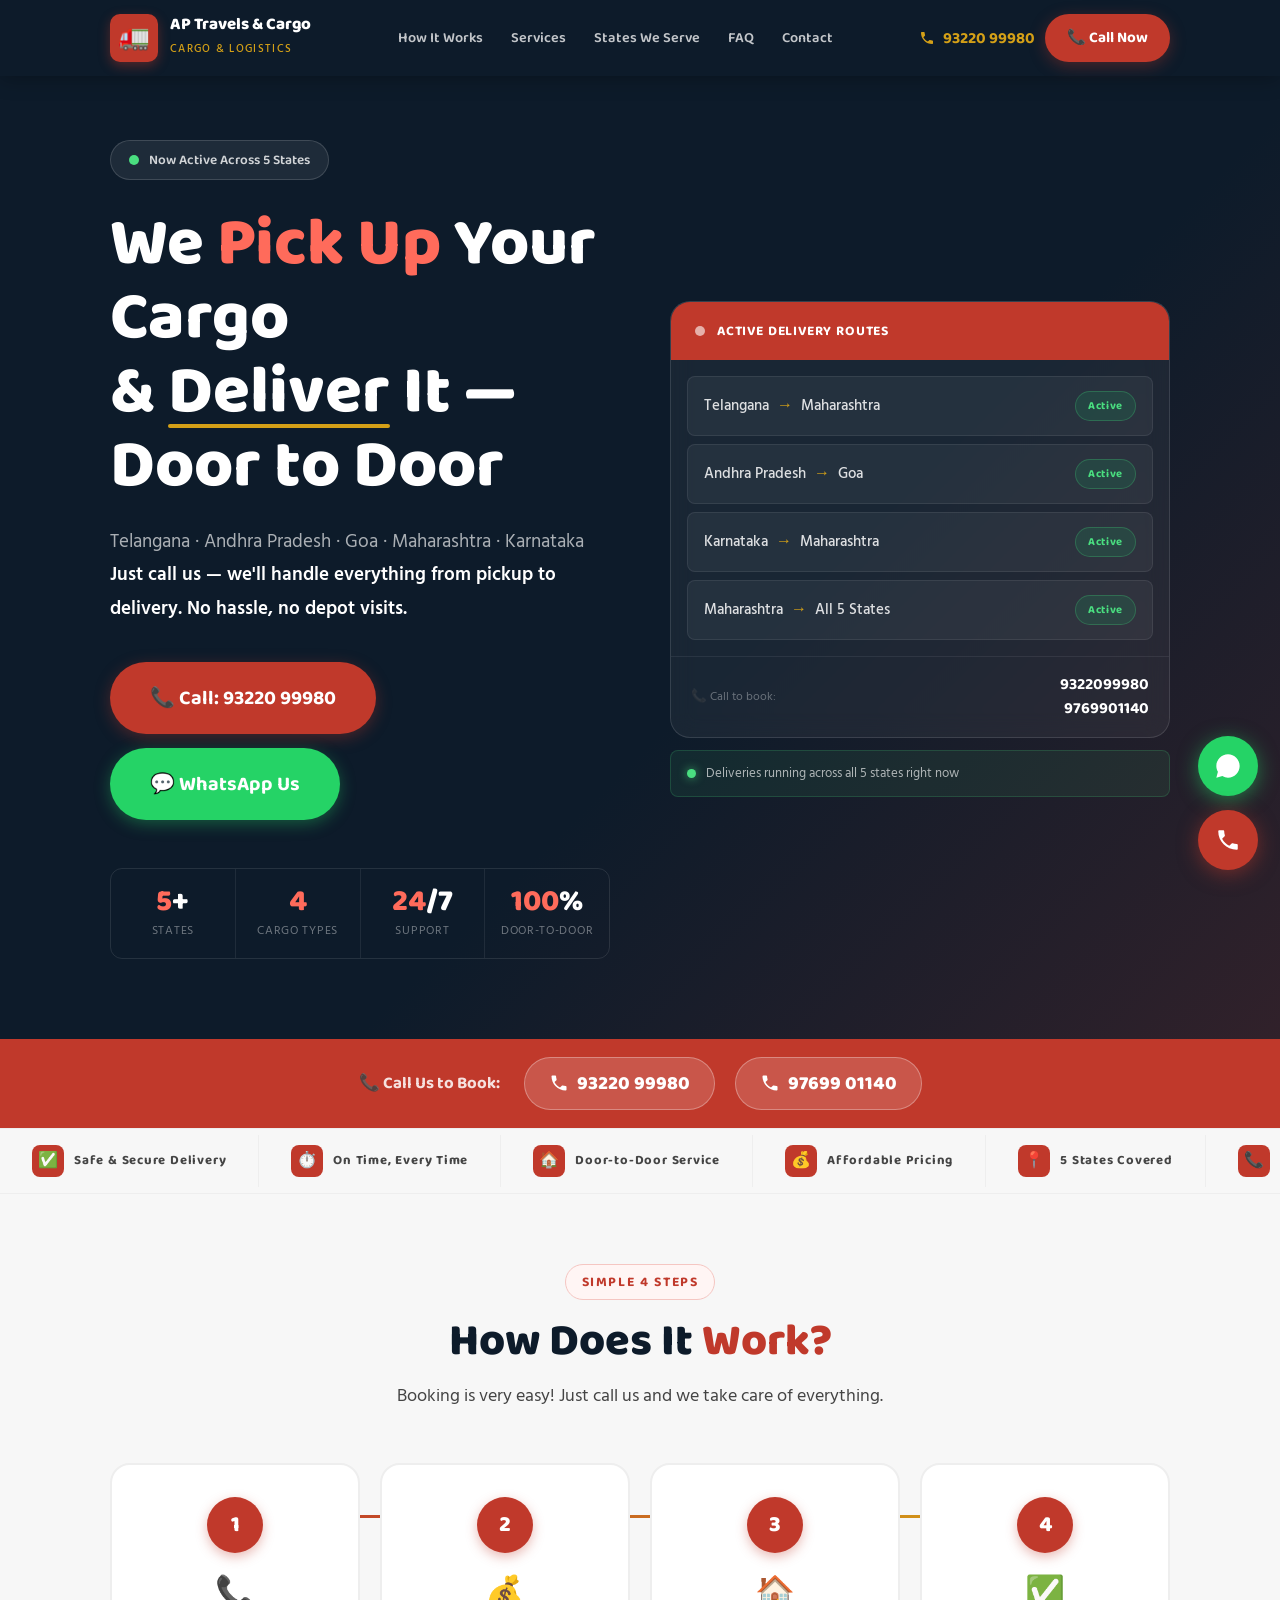
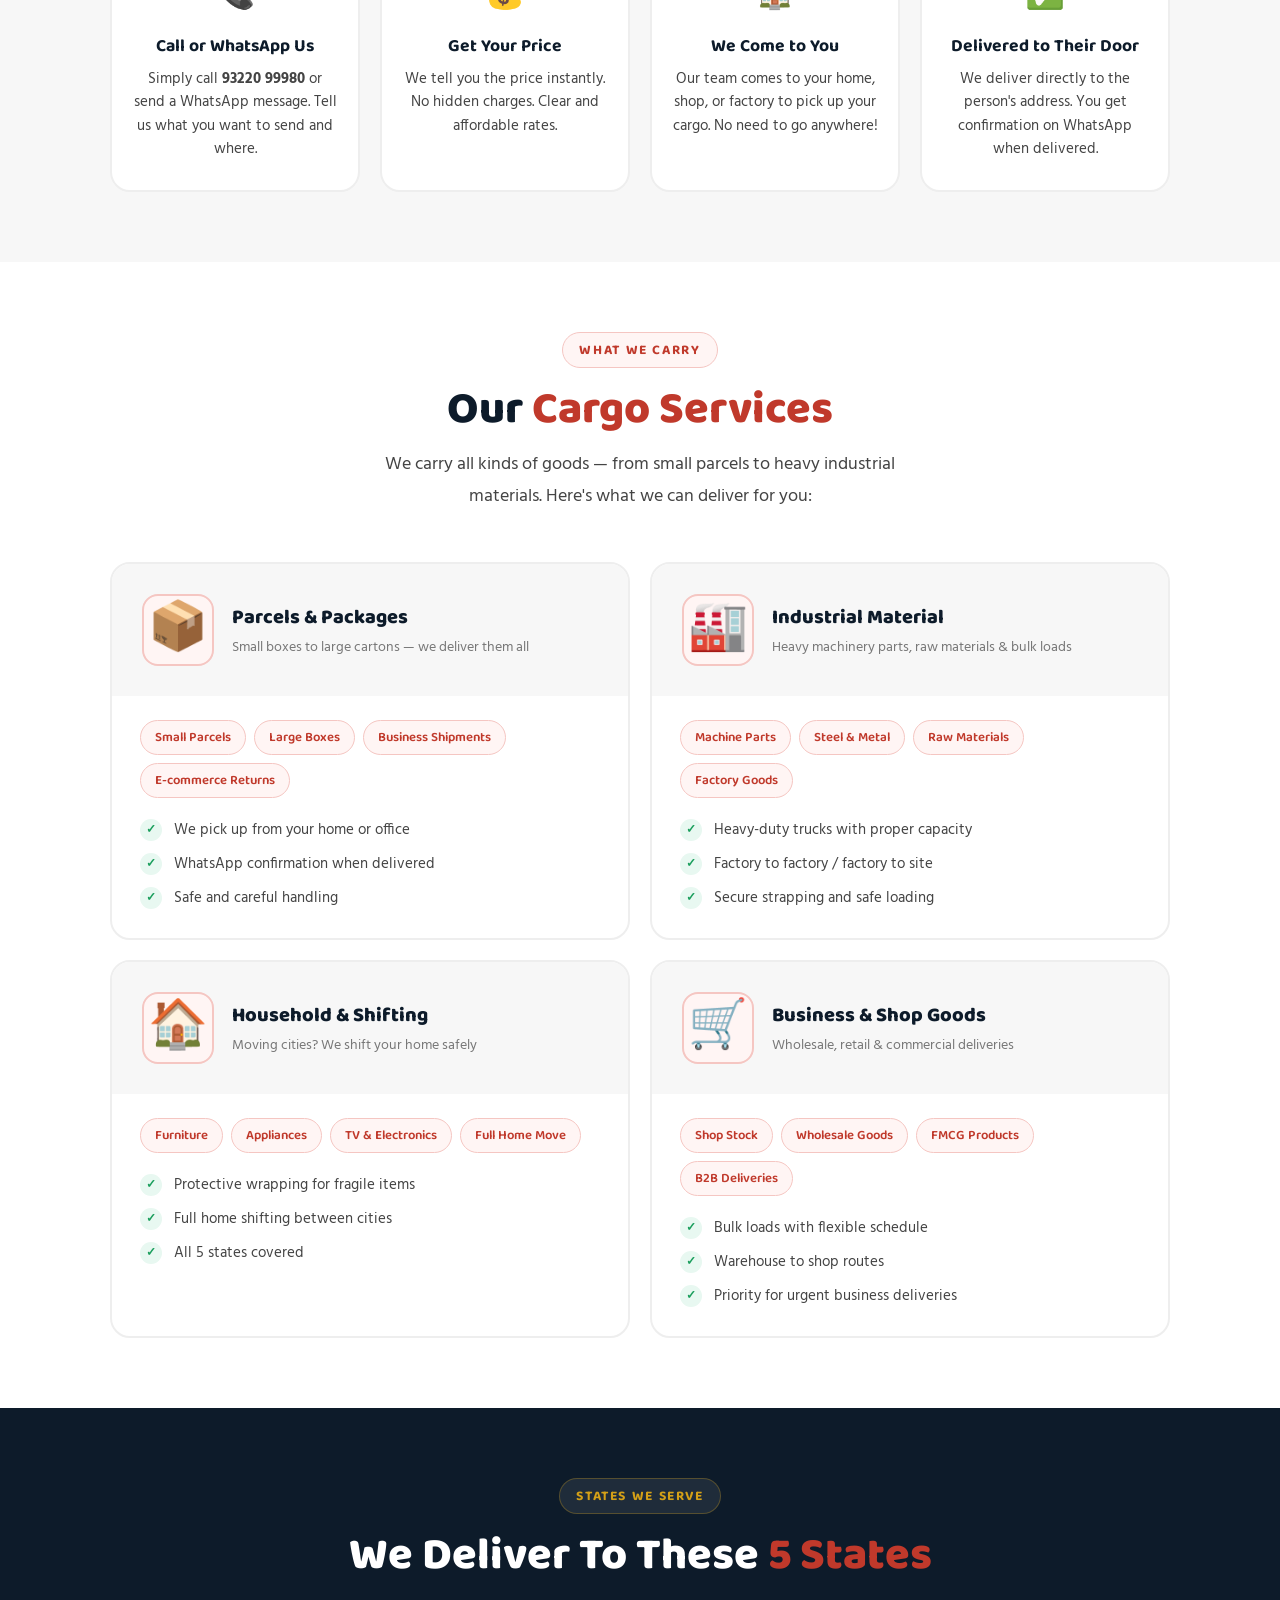
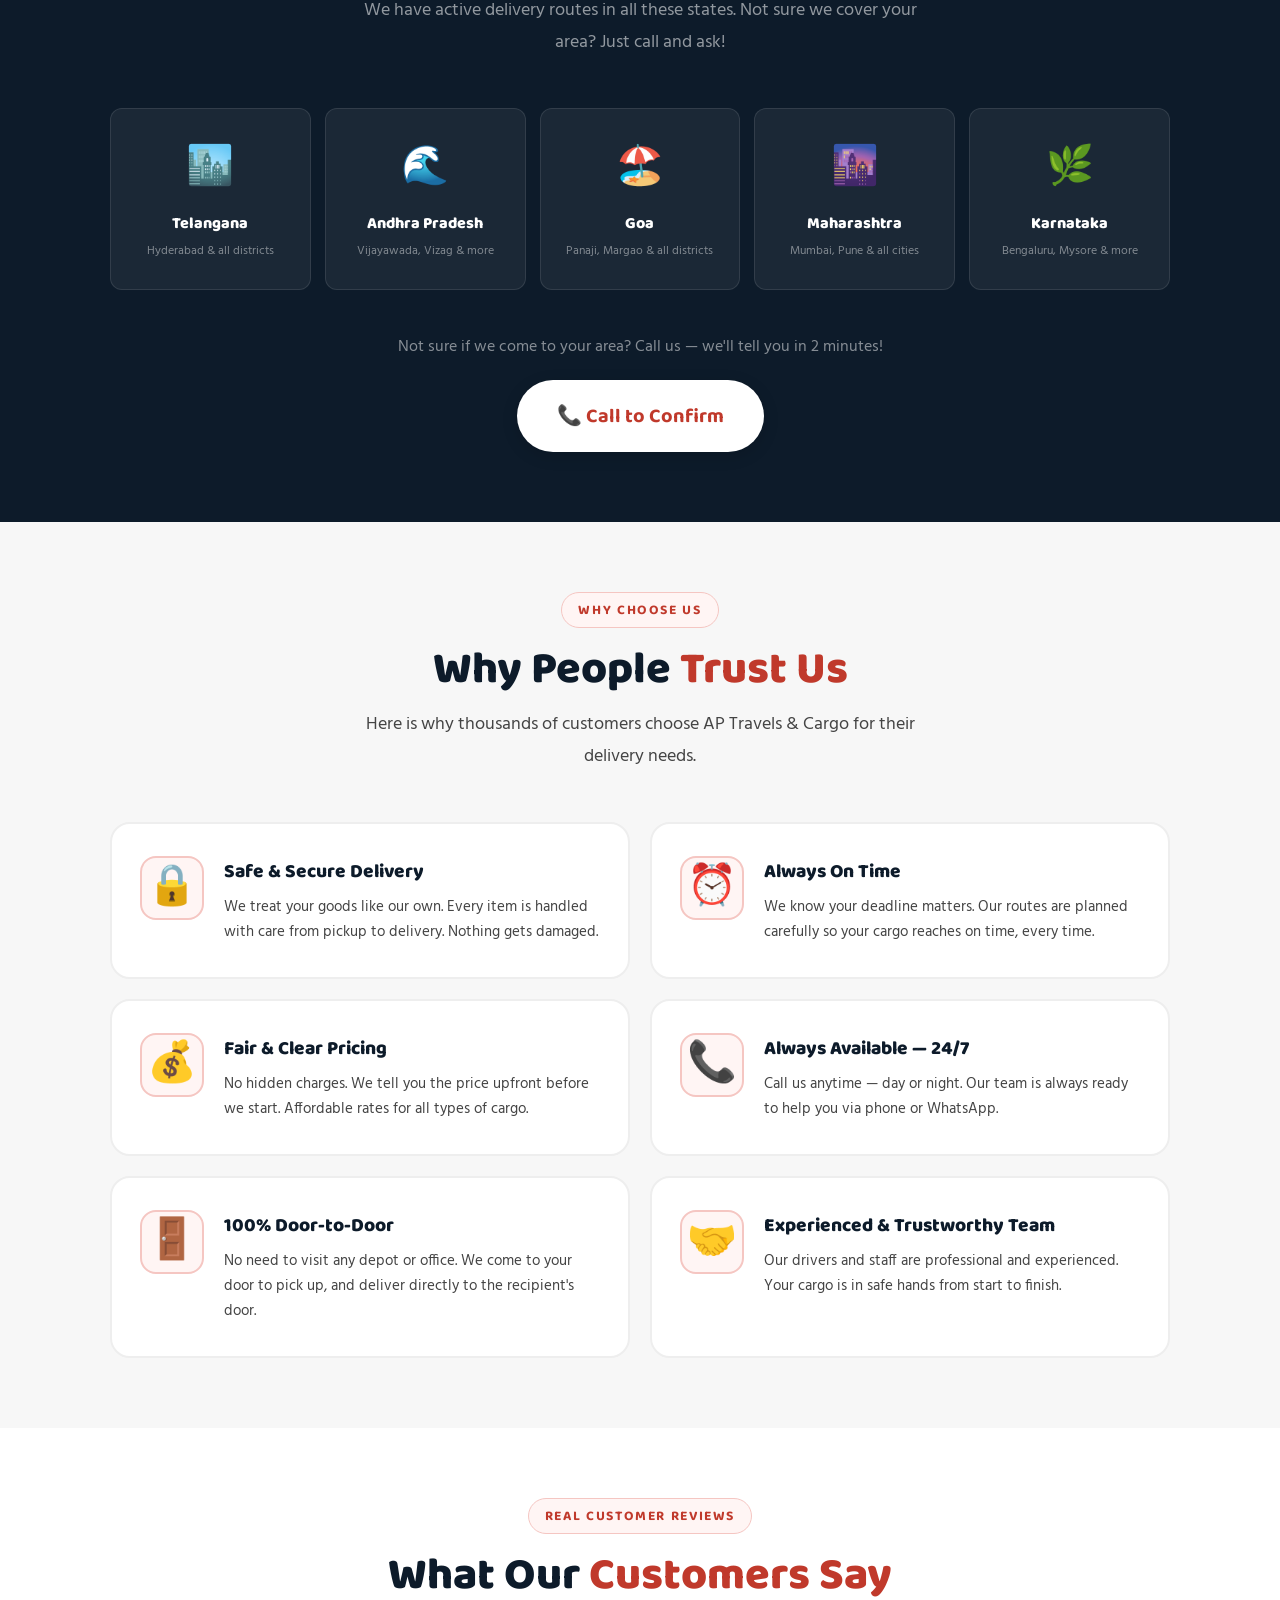
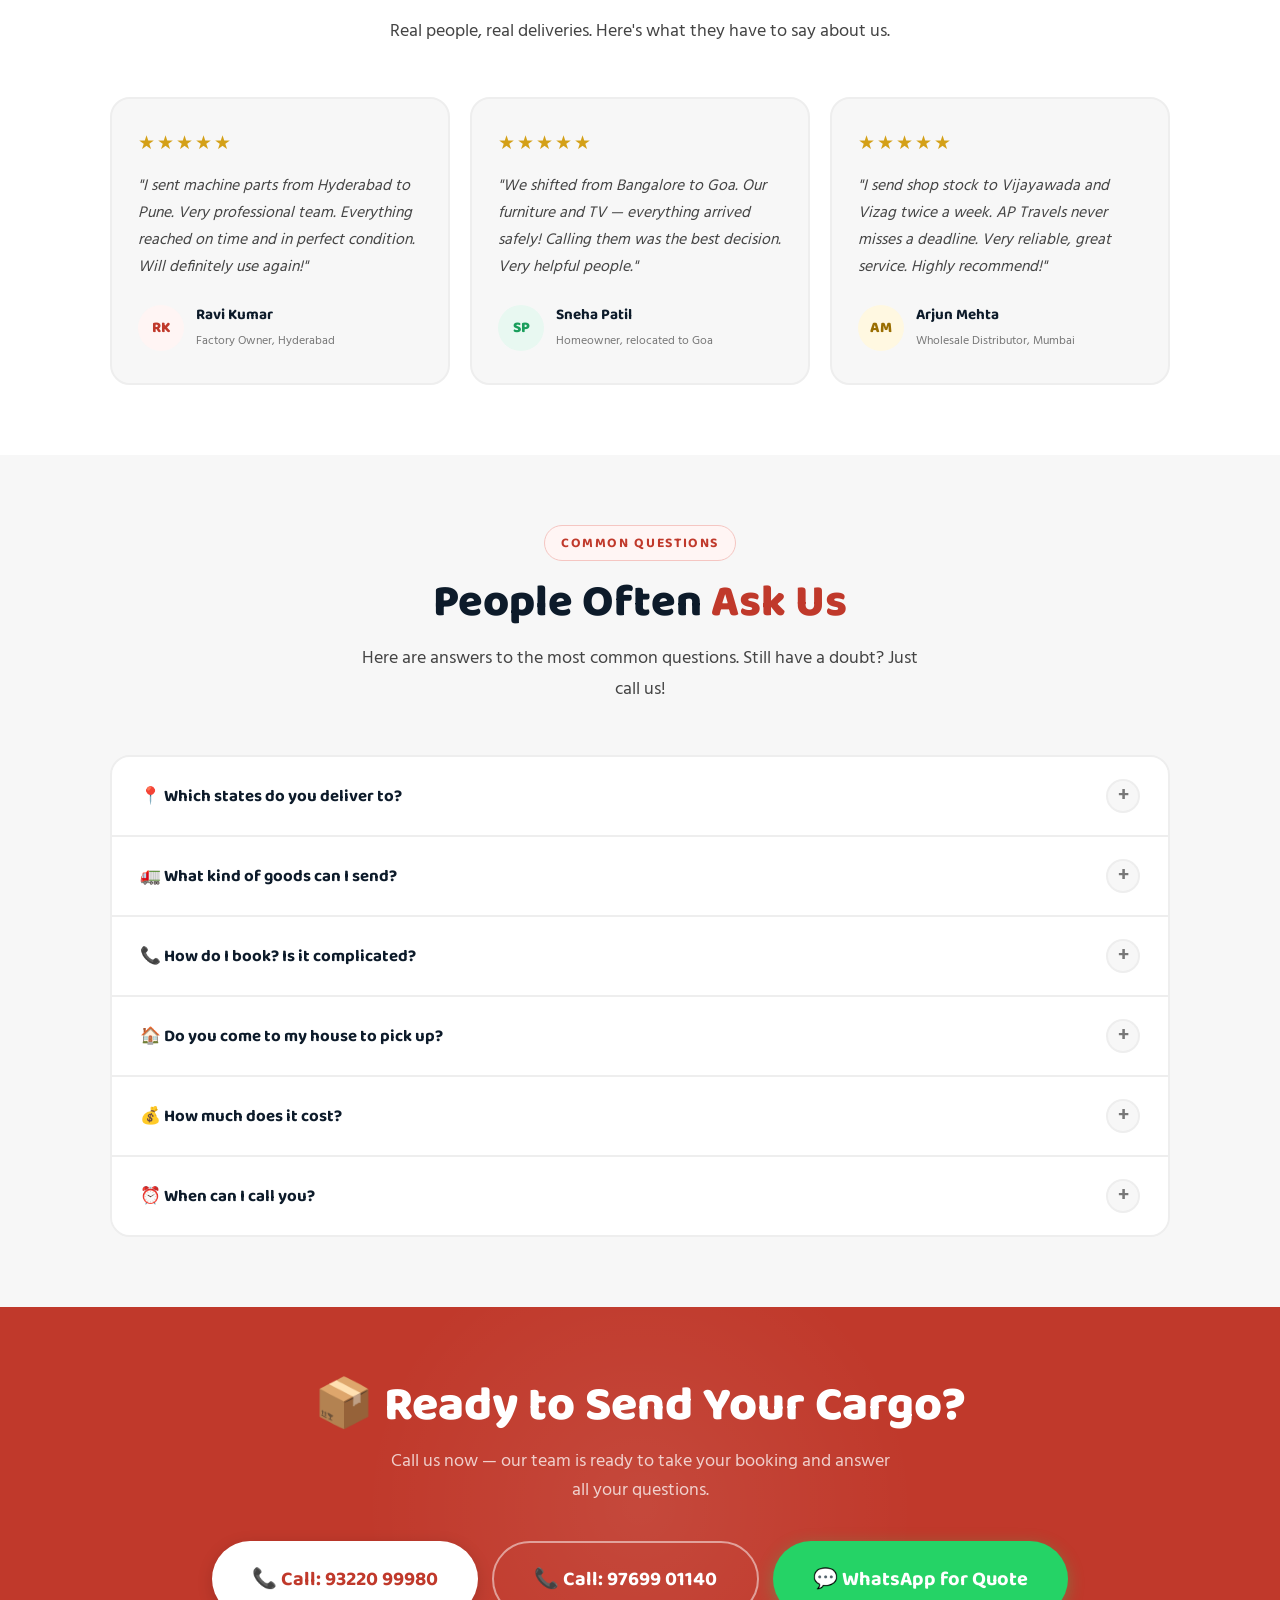
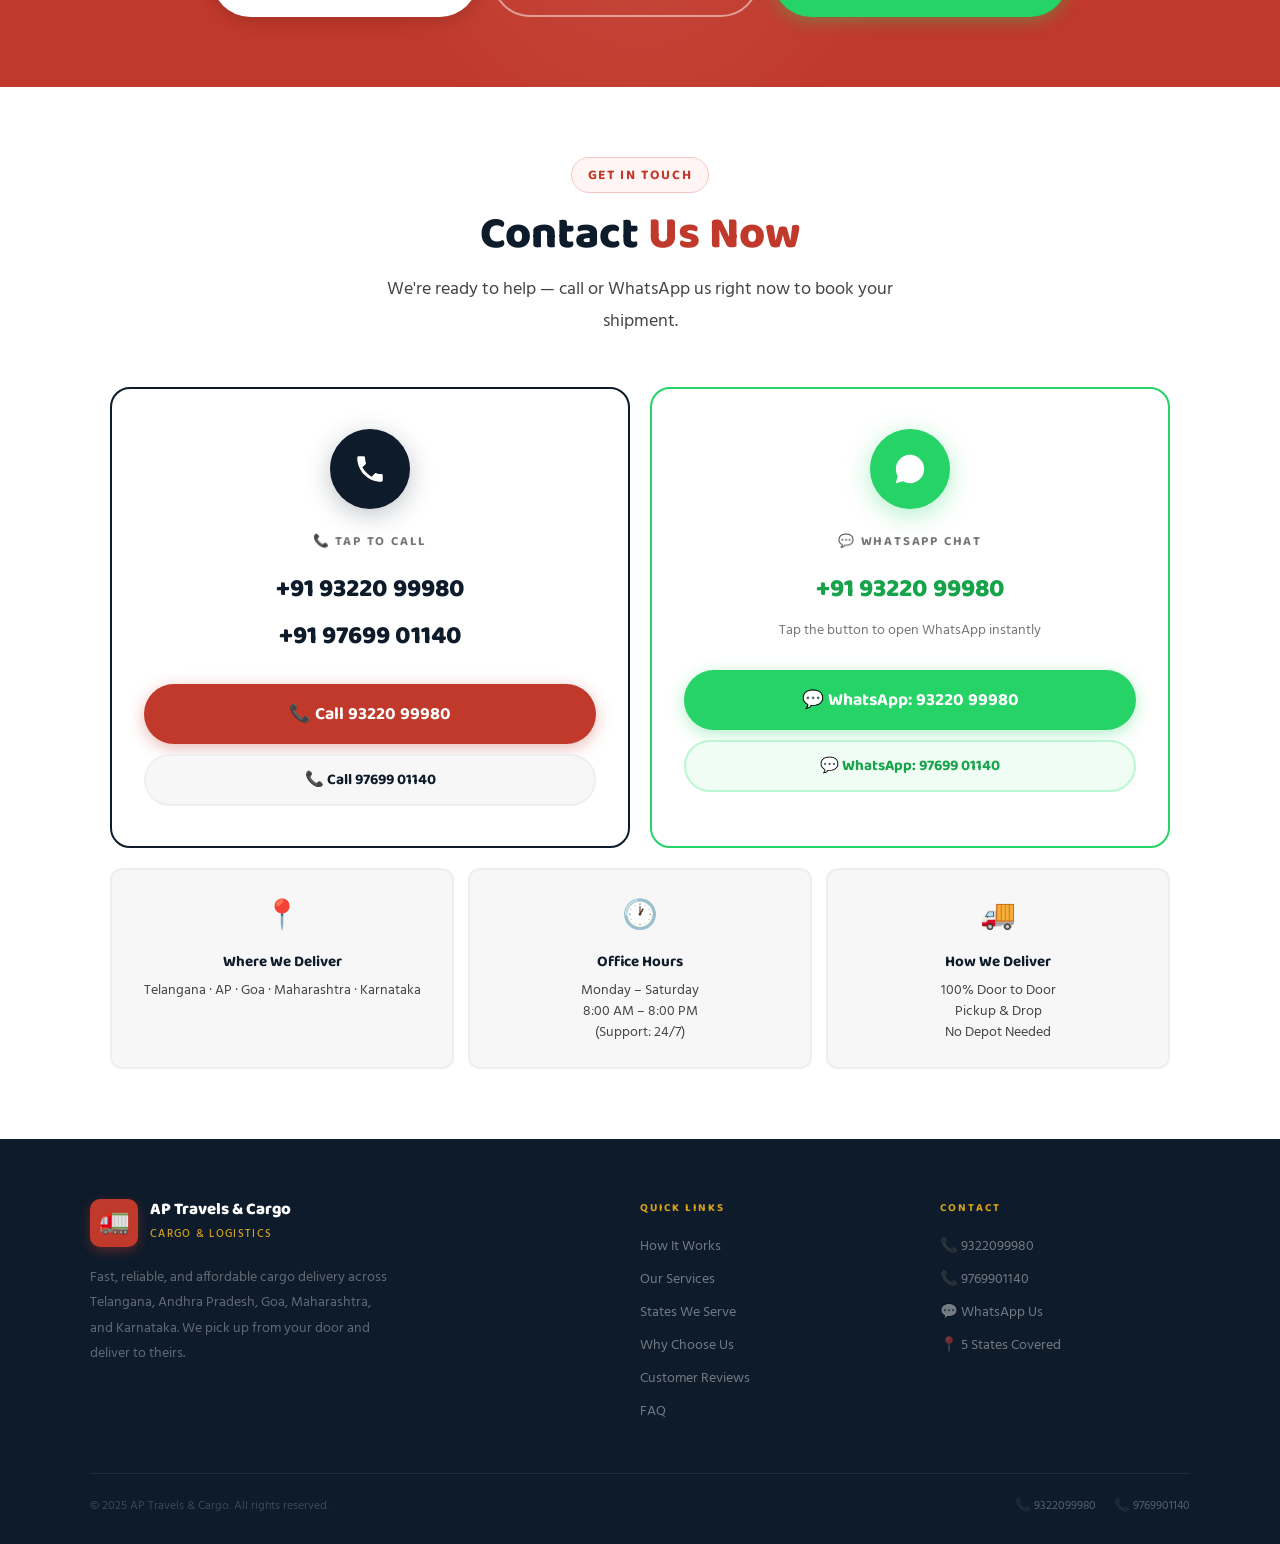
==== index.html @ c83f3df2 "Update print statement from 'Hello' to 'Goodbye'" ====
<!DOCTYPE html>
<html lang="en" prefix="og: https://ogp.me/ns#">
<head>
  <meta charset="UTF-8" />
  <meta name="viewport" content="width=device-width, initial-scale=1.0" />
  <meta http-equiv="X-UA-Compatible" content="IE=edge" />

  <title>AP Travels & Cargo | Cargo Delivery — 5 States</title>
  <meta name="description" content="AP Travels & Cargo delivers parcels, industrial goods, household items & commercial freight across Telangana, Andhra Pradesh, Goa, Maharashtra & Karnataka. 24/7 support. Call: +91 93220 99980." />
  <meta name="keywords" content="cargo delivery, parcel delivery, door to door delivery, Telangana cargo, Andhra Pradesh logistics, Maharashtra freight, Goa delivery, Karnataka cargo, AP Travels Cargo" />
  <meta name="author" content="AP Travels & Cargo" />
  <meta name="robots" content="index, follow" />
  <link rel="canonical" href="https://aptravelsandcargo.com/" />

  <meta property="og:type" content="website" />
  <meta property="og:url" content="https://aptravelsandcargo.com/" />
  <meta property="og:title" content="AP Travels & Cargo | Fast & Reliable Cargo Delivery Across 5 States" />
  <meta property="og:description" content="Door-to-door cargo & parcel delivery across Telangana, AP, Goa, Maharashtra & Karnataka. Call now: +91 93220 99980." />
  <meta property="og:image" content="https://aptravelsandcargo.com/og-image.jpg" />
  <meta property="og:locale" content="en_IN" />

  <meta name="twitter:card" content="summary_large_image" />
  <meta name="twitter:title" content="AP Travels & Cargo | Cargo Delivery Across 5 States" />
  <meta name="twitter:description" content="Fast door-to-door cargo delivery. Call: +91 93220 99980" />

  <link rel="icon" href="data:image/svg+xml,<svg xmlns='http://www.w3.org/2000/svg' viewBox='0 0 100 100'><rect width='100' height='100' rx='12' fill='%23C0392B'/><text y='.9em' font-size='72' x='14'>🚛</text></svg>" />

  <link rel="preconnect" href="https://fonts.googleapis.com" />
  <link rel="preconnect" href="https://fonts.gstatic.com" crossorigin />
  <link href="https://fonts.googleapis.com/css2?family=Baloo+2:wght@400;500;600;700;800&family=Hind:wght@300;400;500;600&display=swap" rel="stylesheet" />
  <!-- Google tag (gtag.js) -->
<script async src="https://www.googletagmanager.com/gtag/js?id=AW-18341487652"></script>
<script>
  window.dataLayer = window.dataLayer || [];
  function gtag(){dataLayer.push(arguments);}
  gtag('js', new Date());

  gtag('config', 'AW-18341487652');
</script>

  <!-- Structured Data -->
  <script type="application/ld+json">
  {
    "@context": "https://schema.org",
    "@type": "Organization",
    "name": "AP Travels & Cargo",
    "url": "https://aptravelsandcargo.com",
    "telephone": ["+919322099980", "+919769901140"],
    "contactPoint": [{
      "@type": "ContactPoint",
      "telephone": "+919322099980",
      "contactType": "customer service",
      "areaServed": ["Telangana","Andhra Pradesh","Goa","Maharashtra","Karnataka"],
      "availableLanguage": ["English","Hindi","Telugu"]
    }],
    "sameAs": ["https://wa.me/919322099980"]
  }
  </script>
  <script type="application/ld+json">
  {
    "@context": "https://schema.org",
    "@type": "MovingCompany",
    "name": "AP Travels & Cargo",
    "url": "https://aptravelsandcargo.com",
    "telephone": "+919322099980",
    "priceRange": "₹₹",
    "openingHours": "Mo-Sa 08:00-20:00",
    "description": "Door-to-door cargo and parcel delivery services across South and West India.",
    "areaServed": [
      {"@type":"State","name":"Telangana"},
      {"@type":"State","name":"Andhra Pradesh"},
      {"@type":"State","name":"Goa"},
      {"@type":"State","name":"Maharashtra"},
      {"@type":"State","name":"Karnataka"}
    ]
  }
  </script>
  <script type="application/ld+json">
  {
    "@context": "https://schema.org",
    "@type": "FAQPage",
    "mainEntity": [
      {"@type":"Question","name":"Which states does AP Travels & Cargo serve?","acceptedAnswer":{"@type":"Answer","text":"We serve Telangana, Andhra Pradesh, Goa, Maharashtra, and Karnataka."}},
      {"@type":"Question","name":"What types of cargo do you transport?","acceptedAnswer":{"@type":"Answer","text":"We handle parcels, industrial materials, household goods, and commercial freight."}},
      {"@type":"Question","name":"How can I book a shipment?","acceptedAnswer":{"@type":"Answer","text":"Call +91 93220 99980 or WhatsApp us at +91 93220 99980."}},
      {"@type":"Question","name":"Do you offer door-to-door pickup?","acceptedAnswer":{"@type":"Answer","text":"Yes, 100% door-to-door pickup and delivery."}}
    ]
  }
  </script>

  <style>
    /* ═══ TOKENS ═══ */
    :root {
      --red:       #C0392B;
      --red-dark:  #9B2D22;
      --red-light: #F5C6C2;
      --red-bg:    #FFF5F4;
      --gold:      #D4A017;
      --gold-light:#FFF8E1;
      --green:     #1A9E5C;
      --green-bg:  #E8F8F1;
      --navy:      #0D1B2A;
      --navy-2:    #1A2E42;
      --white:     #FFFFFF;
      --gray-bg:   #F7F7F7;
      --gray-1:    #EEEEEE;
      --gray-2:    #CCCCCC;
      --text:      #1A1A1A;
      --text-2:    #444444;
      --text-3:    #777777;

      --ff-head: 'Baloo 2', sans-serif;
      --ff-body: 'Hind', sans-serif;
      --r: 12px;
      --r-lg: 20px;
      --max-w: 1100px;
      --ease: cubic-bezier(0.16, 1, 0.3, 1);
    }

    *, *::before, *::after { box-sizing: border-box; margin: 0; padding: 0; }
    html { scroll-behavior: smooth; font-size: 16px; -webkit-text-size-adjust: 100%; }
    body {
      font-family: var(--ff-body);
      color: var(--text);
      background: var(--white);
      overflow-x: hidden;
      -webkit-font-smoothing: antialiased;
    }
    img { max-width: 100%; height: auto; display: block; }
    a { text-decoration: none; color: inherit; }
    ul, ol { list-style: none; }
    button { cursor: pointer; border: none; background: none; font: inherit; }

    .container { width: 100%; max-width: var(--max-w); margin: 0 auto; padding: 0 20px; }
    .section-pad { padding: 70px 0; }

    /* ═══ BUTTONS ═══ */
    .btn {
      display: inline-flex;
      align-items: center;
      justify-content: center;
      gap: 10px;
      padding: 16px 30px;
      border-radius: 50px;
      font-family: var(--ff-head);
      font-size: 1.1rem;
      font-weight: 700;
      cursor: pointer;
      border: none;
      transition: all 0.25s var(--ease);
      white-space: nowrap;
    }
    .btn-red { background: var(--red); color: #fff; box-shadow: 0 4px 16px rgba(192,57,43,0.35); }
    .btn-red:hover { background: var(--red-dark); transform: translateY(-3px); box-shadow: 0 8px 28px rgba(192,57,43,0.45); }
    .btn-green { background: #25D366; color: #fff; box-shadow: 0 4px 16px rgba(37,211,102,0.35); }
    .btn-green:hover { background: #1db954; transform: translateY(-3px); box-shadow: 0 8px 28px rgba(37,211,102,0.45); }
    .btn-white { background: #fff; color: var(--red); box-shadow: 0 4px 16px rgba(0,0,0,0.15); }
    .btn-white:hover { transform: translateY(-3px); box-shadow: 0 8px 28px rgba(0,0,0,0.2); }
    .btn-outline { background: transparent; color: #fff; border: 2.5px solid rgba(255,255,255,0.5); }
    .btn-outline:hover { background: rgba(255,255,255,0.1); border-color: #fff; }
    .btn-lg { padding: 20px 40px; font-size: 1.25rem; }
    .btn-sm { padding: 12px 22px; font-size: 0.95rem; }
    .btn:active { transform: scale(0.97); }

    /* ═══ SECTION LABEL ═══ */
    .section-label {
      display: inline-block;
      background: var(--red-bg);
      color: var(--red);
      font-family: var(--ff-head);
      font-size: 0.85rem;
      font-weight: 700;
      letter-spacing: 0.12em;
      text-transform: uppercase;
      padding: 6px 16px;
      border-radius: 50px;
      border: 1.5px solid var(--red-light);
      margin-bottom: 16px;
    }
    .section-title {
      font-family: var(--ff-head);
      font-size: clamp(1.8rem, 4vw, 2.8rem);
      font-weight: 800;
      color: var(--navy);
      line-height: 1.15;
      margin-bottom: 14px;
    }
    .section-title .red { color: var(--red); }
    .section-sub {
      font-size: clamp(1rem, 2vw, 1.15rem);
      color: var(--text-2);
      line-height: 1.7;
      max-width: 560px;
      font-weight: 400;
    }
    .text-center { text-align: center; }
    .text-center .section-sub { margin: 0 auto; }

    /* ═══ HEADER ═══ */
    #header {
      position: fixed;
      top: 0; left: 0; right: 0;
      z-index: 1000;
      background: var(--navy);
      box-shadow: 0 2px 20px rgba(0,0,0,0.3);
      transition: background 0.3s;
    }
    .nav-inner {
      display: flex;
      align-items: center;
      justify-content: space-between;
      padding: 14px 20px;
      max-width: var(--max-w);
      margin: 0 auto;
    }
    .nav-logo {
      display: flex;
      align-items: center;
      gap: 12px;
    }
    .logo-icon {
      width: 48px; height: 48px;
      background: var(--red);
      border-radius: 10px;
      display: flex; align-items: center; justify-content: center;
      font-size: 1.6rem;
      flex-shrink: 0;
      box-shadow: 0 4px 12px rgba(192,57,43,0.4);
    }
    .logo-text strong {
      display: block;
      font-family: var(--ff-head);
      font-size: 1.05rem;
      font-weight: 800;
      color: #fff;
      line-height: 1.2;
    }
    .logo-text span {
      font-size: 0.68rem;
      letter-spacing: 0.12em;
      text-transform: uppercase;
      color: var(--gold);
      font-weight: 500;
    }
    .nav-links {
      display: flex;
      align-items: center;
      gap: 28px;
    }
    .nav-links a {
      color: rgba(255,255,255,0.75);
      font-family: var(--ff-head);
      font-size: 0.9rem;
      font-weight: 600;
      transition: color 0.2s;
    }
    .nav-links a:hover { color: #fff; }
    .nav-cta {
      display: flex;
      align-items: center;
      gap: 10px;
    }
    .nav-phone-link {
      display: flex;
      align-items: center;
      gap: 8px;
      color: var(--gold);
      font-family: var(--ff-head);
      font-size: 1rem;
      font-weight: 700;
      transition: opacity 0.2s;
    }
    .nav-phone-link:hover { opacity: 0.85; }
    .hamburger {
      display: none;
      flex-direction: column;
      gap: 5px;
      cursor: pointer;
      padding: 8px;
    }
    .hamburger span {
      display: block;
      width: 24px; height: 2.5px;
      background: #fff;
      border-radius: 2px;
      transition: 0.3s var(--ease);
    }
    .hamburger.open span:nth-child(1) { transform: translateY(7.5px) rotate(45deg); }
    .hamburger.open span:nth-child(2) { opacity: 0; transform: scaleX(0); }
    .hamburger.open span:nth-child(3) { transform: translateY(-7.5px) rotate(-45deg); }

    .mobile-menu {
      display: none;
      flex-direction: column;
      background: var(--navy-2);
      padding: 12px 20px 24px;
      border-top: 1px solid rgba(255,255,255,0.07);
    }
    .mobile-menu.open { display: flex; }
    .mobile-menu a {
      color: rgba(255,255,255,0.8);
      font-family: var(--ff-head);
      font-size: 1.05rem;
      font-weight: 600;
      padding: 14px 0;
      border-bottom: 1px solid rgba(255,255,255,0.07);
      transition: color 0.2s, padding-left 0.2s;
    }
    .mobile-menu a:last-of-type { border-bottom: none; }
    .mobile-menu a:hover { color: #fff; padding-left: 8px; }
    .mobile-menu-btns {
      display: flex;
      flex-direction: column;
      gap: 10px;
      margin-top: 16px;
    }
    .mobile-menu-btns .btn { width: 100%; }

    @media (max-width: 860px) {
      .nav-links { display: none; }
      .nav-phone-link { display: none; }
      .hamburger { display: flex; }
    }
    @media (max-width: 480px) {
      .nav-cta .btn { display: none; }
    }

    /* ═══ HERO ═══ */
    #hero {
      background: var(--navy);
      min-height: 100vh;
      display: flex;
      flex-direction: column;
      justify-content: center;
      position: relative;
      overflow: hidden;
      padding-top: 80px;
    }
    .hero-bg-img {
      position: absolute; inset: 0;
      background-image: url('https://upload.wikimedia.org/wikipedia/commons/thumb/8/82/Indian_truck_on_the_highway.jpg/1280px-Indian_truck_on_the_highway.jpg');
      background-size: cover;
      background-position: center 40%;
      opacity: 0.08;
    }
    .hero-overlay {
      position: absolute; inset: 0;
      background: linear-gradient(135deg, rgba(13,27,42,0.95) 0%, rgba(13,27,42,0.7) 60%, rgba(192,57,43,0.2) 100%);
    }
    .hero-inner {
      position: relative;
      z-index: 2;
      display: grid;
      grid-template-columns: 1fr 1fr;
      gap: 60px;
      align-items: center;
      padding: 60px 20px 80px;
      max-width: var(--max-w);
      margin: 0 auto;
      width: 100%;
    }

    /* Hero Live Badge */
    .live-badge {
      display: inline-flex;
      align-items: center;
      gap: 10px;
      background: rgba(255,255,255,0.07);
      border: 1.5px solid rgba(255,255,255,0.15);
      padding: 8px 18px;
      border-radius: 50px;
      margin-bottom: 28px;
    }
    .live-dot {
      width: 10px; height: 10px;
      background: #4ADE80;
      border-radius: 50%;
      animation: pulse-green 2s infinite;
      flex-shrink: 0;
    }
    .live-badge span {
      font-family: var(--ff-head);
      font-size: 0.85rem;
      font-weight: 600;
      color: rgba(255,255,255,0.8);
    }
    .hero-h1 {
      font-family: var(--ff-head);
      font-size: clamp(2.4rem, 5.5vw, 4.2rem);
      font-weight: 800;
      color: #fff;
      line-height: 1.1;
      margin-bottom: 22px;
    }
    .hero-h1 .red { color: #FF6B5B; }
    .hero-h1 .underline {
      position: relative;
      display: inline-block;
    }
    .hero-h1 .underline::after {
      content: '';
      position: absolute;
      bottom: 2px; left: 0;
      width: 100%; height: 4px;
      background: var(--gold);
      border-radius: 2px;
    }
    .hero-desc {
      font-size: clamp(1.05rem, 2vw, 1.2rem);
      color: rgba(255,255,255,0.65);
      line-height: 1.75;
      margin-bottom: 36px;
      font-weight: 400;
    }
    .hero-desc strong { color: #fff; font-weight: 600; }
    .hero-btns {
      display: flex;
      flex-wrap: wrap;
      gap: 14px;
      margin-bottom: 48px;
    }
    .hero-stats {
      display: flex;
      gap: 0;
      border: 1.5px solid rgba(255,255,255,0.1);
      border-radius: var(--r);
      overflow: hidden;
    }
    .h-stat {
      flex: 1;
      text-align: center;
      padding: 18px 8px;
      border-right: 1px solid rgba(255,255,255,0.08);
    }
    .h-stat:last-child { border-right: none; }
    .h-stat-num {
      font-family: var(--ff-head);
      font-size: 1.9rem;
      font-weight: 800;
      color: #fff;
      line-height: 1;
    }
    .h-stat-num .red { color: #FF6B5B; }
    .h-stat-label {
      font-size: 0.72rem;
      color: rgba(255,255,255,0.4);
      letter-spacing: 0.06em;
      text-transform: uppercase;
      margin-top: 4px;
    }

    /* Hero Right Panel */
    .hero-panel-wrap { opacity: 0; animation: fadeUp 0.8s 0.3s var(--ease) forwards; }
    .hero-panel {
      background: rgba(255,255,255,0.05);
      border: 1.5px solid rgba(255,255,255,0.12);
      border-radius: var(--r-lg);
      overflow: hidden;
      backdrop-filter: blur(12px);
    }
    .panel-head {
      background: var(--red);
      padding: 18px 24px;
      display: flex;
      align-items: center;
      gap: 12px;
    }
    .panel-head-blink {
      width: 10px; height: 10px;
      background: rgba(255,255,255,0.6);
      border-radius: 50%;
      animation: blink 2s infinite;
    }
    .panel-head span {
      font-family: var(--ff-head);
      font-size: 0.85rem;
      font-weight: 700;
      color: #fff;
      letter-spacing: 0.06em;
      text-transform: uppercase;
    }
    .panel-routes { padding: 16px; display: flex; flex-direction: column; gap: 8px; }
    .route-row {
      display: flex;
      align-items: center;
      justify-content: space-between;
      background: rgba(255,255,255,0.05);
      border: 1px solid rgba(255,255,255,0.08);
      border-radius: 8px;
      padding: 14px 16px;
      transition: 0.2s;
    }
    .route-row:hover { background: rgba(255,255,255,0.1); transform: translateX(4px); }
    .route-from-to {
      display: flex;
      align-items: center;
      gap: 8px;
      font-size: 0.92rem;
      color: rgba(255,255,255,0.85);
      font-weight: 500;
    }
    .route-arrow { color: var(--gold); font-size: 1rem; }
    .route-status {
      font-family: var(--ff-head);
      font-size: 0.7rem;
      font-weight: 700;
      padding: 5px 12px;
      border-radius: 50px;
      background: rgba(26,158,92,0.18);
      color: #4ADE80;
      border: 1px solid rgba(74,222,128,0.25);
      letter-spacing: 0.06em;
    }
    .panel-phones {
      border-top: 1px solid rgba(255,255,255,0.07);
      padding: 16px 20px;
      display: flex;
      align-items: center;
      justify-content: space-between;
    }
    .panel-phones-label { font-size: 0.78rem; color: rgba(255,255,255,0.35); }
    .panel-phones-nums { text-align: right; }
    .panel-phones-num {
      font-family: var(--ff-head);
      font-size: 1rem;
      font-weight: 700;
      color: #fff;
      display: block;
      line-height: 1.5;
    }
    .panel-trust {
      display: flex;
      align-items: center;
      gap: 10px;
      background: rgba(74,222,128,0.08);
      border: 1px solid rgba(74,222,128,0.18);
      border-radius: 8px;
      padding: 12px 16px;
      margin: 12px 0 0 0;
    }
    .panel-trust-dot {
      width: 9px; height: 9px;
      background: #4ADE80;
      border-radius: 50%;
      box-shadow: 0 0 10px rgba(74,222,128,0.7);
      animation: pulse-green 2s infinite;
      flex-shrink: 0;
    }
    .panel-trust span { font-size: 0.82rem; color: rgba(255,255,255,0.65); font-weight: 400; }

    @media (max-width: 860px) {
      .hero-inner { grid-template-columns: 1fr; gap: 40px; }
      .hero-panel-wrap { display: none; }
      .hero-h1 { font-size: 2.4rem; }
    }
    @media (max-width: 520px) {
      .hero-h1 { font-size: 2rem; }
      .hero-btns .btn { width: 100%; }
      .h-stat-num { font-size: 1.5rem; }
    }

    /* ═══ PHONE BAR ═══ */
    .phone-bar {
      background: var(--red);
      padding: 18px 20px;
    }
    .phone-bar-inner {
      max-width: var(--max-w);
      margin: 0 auto;
      display: flex;
      align-items: center;
      justify-content: center;
      gap: 24px;
      flex-wrap: wrap;
    }
    .phone-bar-label {
      font-family: var(--ff-head);
      font-size: 1.05rem;
      font-weight: 700;
      color: rgba(255,255,255,0.85);
    }
    .phone-bar-nums {
      display: flex;
      gap: 20px;
      flex-wrap: wrap;
      justify-content: center;
    }
    .phone-bar-num {
      display: flex;
      align-items: center;
      gap: 8px;
      background: rgba(255,255,255,0.15);
      border: 1.5px solid rgba(255,255,255,0.3);
      border-radius: 50px;
      padding: 10px 24px;
      font-family: var(--ff-head);
      font-size: 1.2rem;
      font-weight: 800;
      color: #fff;
      transition: background 0.2s, transform 0.2s;
    }
    .phone-bar-num:hover { background: rgba(255,255,255,0.25); transform: translateY(-2px); }

    /* ═══ MARQUEE ═══ */
    .marquee-bar {
      background: var(--gray-bg);
      border-top: 1px solid var(--gray-1);
      border-bottom: 1px solid var(--gray-1);
      overflow: hidden;
      padding: 6px 0;
    }
    .marquee-track {
      display: flex;
      width: max-content;
      animation: marquee 28s linear infinite;
    }
    .marquee-track:hover { animation-play-state: paused; }
    .marquee-item {
      display: flex;
      align-items: center;
      gap: 10px;
      padding: 10px 32px;
      border-right: 1px solid var(--gray-1);
      white-space: nowrap;
    }
    .marquee-icon {
      width: 32px; height: 32px;
      background: var(--red);
      border-radius: 8px;
      display: flex; align-items: center; justify-content: center;
      font-size: 1rem;
      flex-shrink: 0;
    }
    .marquee-label {
      font-family: var(--ff-head);
      font-size: 0.82rem;
      font-weight: 700;
      color: var(--text-2);
      letter-spacing: 0.06em;
    }

    /* ═══ HOW IT WORKS (simplified steps) ═══ */
    #how { background: var(--gray-bg); }
    .steps-grid {
      display: grid;
      grid-template-columns: repeat(4, 1fr);
      gap: 20px;
      margin-top: 50px;
      position: relative;
    }
    .steps-grid::before {
      content: '';
      position: absolute;
      top: 52px;
      left: 12.5%;
      right: 12.5%;
      height: 3px;
      background: linear-gradient(90deg, var(--red), var(--gold));
      border-radius: 2px;
      z-index: 0;
    }
    .step-card {
      background: var(--white);
      border-radius: var(--r-lg);
      padding: 32px 20px 28px;
      text-align: center;
      border: 2px solid var(--gray-1);
      transition: 0.3s var(--ease);
      position: relative;
      z-index: 1;
    }
    .step-card:hover { border-color: var(--red); transform: translateY(-6px); box-shadow: 0 12px 40px rgba(192,57,43,0.12); }
    .step-num {
      width: 56px; height: 56px;
      background: var(--red);
      border-radius: 50%;
      display: flex; align-items: center; justify-content: center;
      font-family: var(--ff-head);
      font-size: 1.4rem;
      font-weight: 800;
      color: #fff;
      margin: 0 auto 16px;
      position: relative;
      z-index: 1;
      box-shadow: 0 4px 12px rgba(192,57,43,0.35);
    }
    .step-icon { font-size: 2rem; margin-bottom: 12px; }
    .step-title {
      font-family: var(--ff-head);
      font-size: 1.1rem;
      font-weight: 700;
      color: var(--navy);
      margin-bottom: 8px;
    }
    .step-desc { font-size: 0.92rem; color: var(--text-2); line-height: 1.6; }

    @media (max-width: 860px) {
      .steps-grid { grid-template-columns: repeat(2, 1fr); }
      .steps-grid::before { display: none; }
    }
    @media (max-width: 480px) {
      .steps-grid { grid-template-columns: 1fr; }
    }

    /* ═══ SERVICES ═══ */
    #services { background: var(--white); }
    .services-grid {
      display: grid;
      grid-template-columns: repeat(2, 1fr);
      gap: 20px;
      margin-top: 50px;
    }
    .service-card {
      background: var(--white);
      border: 2px solid var(--gray-1);
      border-radius: var(--r-lg);
      overflow: hidden;
      transition: 0.3s var(--ease);
    }
    .service-card:hover { border-color: var(--red); box-shadow: 0 12px 40px rgba(192,57,43,0.1); transform: translateY(-4px); }
    .sc-top {
      background: var(--gray-bg);
      padding: 30px;
      display: flex;
      align-items: center;
      gap: 18px;
    }
    .sc-emoji {
      font-size: 3rem;
      width: 72px; height: 72px;
      background: var(--red-bg);
      border-radius: 16px;
      display: flex; align-items: center; justify-content: center;
      flex-shrink: 0;
      border: 2px solid var(--red-light);
    }
    .sc-top-text h3 {
      font-family: var(--ff-head);
      font-size: 1.25rem;
      font-weight: 800;
      color: var(--navy);
      margin-bottom: 4px;
    }
    .sc-top-text p { font-size: 0.9rem; color: var(--text-3); line-height: 1.5; }
    .sc-body { padding: 24px 28px 28px; }
    .sc-examples {
      display: flex;
      flex-wrap: wrap;
      gap: 8px;
      margin-bottom: 20px;
    }
    .sc-example {
      background: var(--red-bg);
      color: var(--red);
      border: 1.5px solid var(--red-light);
      padding: 6px 14px;
      border-radius: 50px;
      font-size: 0.82rem;
      font-weight: 600;
      font-family: var(--ff-head);
    }
    .sc-points { display: flex; flex-direction: column; gap: 10px; }
    .sc-point {
      display: flex;
      align-items: center;
      gap: 12px;
      font-size: 0.95rem;
      color: var(--text-2);
    }
    .sc-check {
      width: 22px; height: 22px;
      background: var(--green-bg);
      border-radius: 50%;
      display: flex; align-items: center; justify-content: center;
      flex-shrink: 0;
      font-size: 0.75rem;
      color: var(--green);
      font-weight: 800;
    }

    @media (max-width: 680px) {
      .services-grid { grid-template-columns: 1fr; }
    }

    /* ═══ COVERAGE ═══ */
    #coverage { background: var(--navy); }
    .coverage-inner { position: relative; }
    .states-grid {
      display: grid;
      grid-template-columns: repeat(5, 1fr);
      gap: 14px;
      margin-top: 50px;
    }
    .state-card {
      background: rgba(255,255,255,0.06);
      border: 1.5px solid rgba(255,255,255,0.1);
      border-radius: var(--r);
      padding: 28px 14px;
      text-align: center;
      transition: 0.3s var(--ease);
    }
    .state-card:hover { background: rgba(255,255,255,0.12); border-color: var(--gold); transform: translateY(-5px); }
    .state-emoji { font-size: 2.4rem; margin-bottom: 12px; }
    .state-name {
      font-family: var(--ff-head);
      font-size: 1rem;
      font-weight: 800;
      color: #fff;
      margin-bottom: 6px;
    }
    .state-cities { font-size: 0.78rem; color: rgba(255,255,255,0.45); line-height: 1.5; }
    .coverage-cta { text-align: center; margin-top: 44px; }
    .coverage-cta p { color: rgba(255,255,255,0.5); font-size: 1rem; margin-bottom: 20px; }

    @media (max-width: 860px) { .states-grid { grid-template-columns: repeat(2, 1fr); } }
    @media (max-width: 420px) { .states-grid { grid-template-columns: 1fr; } }

    /* ═══ WHY US ═══ */
    #why { background: var(--gray-bg); }
    .why-grid {
      display: grid;
      grid-template-columns: repeat(2, 1fr);
      gap: 20px;
      margin-top: 50px;
    }
    .why-card {
      background: var(--white);
      border: 2px solid var(--gray-1);
      border-radius: var(--r-lg);
      padding: 32px 28px;
      transition: 0.3s var(--ease);
      display: flex;
      gap: 20px;
      align-items: flex-start;
    }
    .why-card:hover { border-color: var(--red); transform: translateY(-4px); box-shadow: 0 10px 32px rgba(192,57,43,0.1); }
    .why-icon {
      font-size: 2.5rem;
      width: 64px; height: 64px;
      background: var(--red-bg);
      border-radius: 16px;
      display: flex; align-items: center; justify-content: center;
      flex-shrink: 0;
      border: 2px solid var(--red-light);
    }
    .why-body h3 {
      font-family: var(--ff-head);
      font-size: 1.2rem;
      font-weight: 800;
      color: var(--navy);
      margin-bottom: 8px;
    }
    .why-body p { font-size: 0.95rem; color: var(--text-2); line-height: 1.65; }

    @media (max-width: 680px) { .why-grid { grid-template-columns: 1fr; } }

    /* ═══ TESTIMONIALS ═══ */
    #testimonials { background: var(--white); }
    .testi-grid {
      display: grid;
      grid-template-columns: repeat(3, 1fr);
      gap: 20px;
      margin-top: 50px;
    }
    .testi-card {
      background: var(--gray-bg);
      border: 2px solid var(--gray-1);
      border-radius: var(--r-lg);
      padding: 30px 26px;
      transition: 0.3s var(--ease);
    }
    .testi-card:hover { border-color: var(--gold); transform: translateY(-5px); box-shadow: 0 10px 32px rgba(0,0,0,0.08); }
    .testi-stars { color: var(--gold); font-size: 1.2rem; margin-bottom: 14px; letter-spacing: 2px; }
    .testi-text {
      font-size: 0.98rem;
      color: var(--text-2);
      line-height: 1.72;
      font-style: italic;
      margin-bottom: 22px;
    }
    .testi-author { display: flex; align-items: center; gap: 12px; }
    .testi-avatar {
      width: 46px; height: 46px;
      border-radius: 50%;
      display: flex; align-items: center; justify-content: center;
      font-family: var(--ff-head);
      font-size: 0.95rem;
      font-weight: 800;
      flex-shrink: 0;
    }
    .av-r { background: var(--red-bg); color: var(--red); }
    .av-g { background: var(--green-bg); color: var(--green); }
    .av-o { background: var(--gold-light); color: #9A6E00; }
    .testi-name {
      font-family: var(--ff-head);
      font-size: 0.95rem;
      font-weight: 700;
      color: var(--navy);
      display: block;
    }
    .testi-role { font-size: 0.78rem; color: var(--text-3); }

    @media (max-width: 860px) { .testi-grid { grid-template-columns: 1fr; } }
    @media (max-width: 600px) { .testi-grid { grid-template-columns: 1fr; } }

    /* ═══ FAQ ═══ */
    #faq { background: var(--gray-bg); }
    .faq-list {
      display: flex;
      flex-direction: column;
      gap: 0;
      margin-top: 50px;
      border: 2px solid var(--gray-1);
      border-radius: var(--r-lg);
      overflow: hidden;
    }
    .faq-item { border-bottom: 2px solid var(--gray-1); background: var(--white); }
    .faq-item:last-child { border-bottom: none; }
    .faq-q {
      display: flex;
      align-items: center;
      justify-content: space-between;
      padding: 22px 28px;
      cursor: pointer;
      gap: 16px;
      transition: background 0.2s;
    }
    .faq-q:hover { background: var(--red-bg); }
    .faq-q-text {
      font-family: var(--ff-head);
      font-size: 1.05rem;
      font-weight: 700;
      color: var(--navy);
    }
    .faq-icon {
      width: 34px; height: 34px;
      border-radius: 50%;
      background: var(--gray-bg);
      border: 2px solid var(--gray-1);
      display: flex; align-items: center; justify-content: center;
      flex-shrink: 0;
      font-size: 1.2rem;
      color: var(--text-3);
      transition: 0.25s var(--ease);
      font-weight: 700;
    }
    .faq-item.open .faq-icon { transform: rotate(45deg); background: var(--red); color: #fff; border-color: var(--red); }
    .faq-a { max-height: 0; overflow: hidden; transition: max-height 0.35s var(--ease); }
    .faq-a-inner {
      padding: 0 28px 22px;
      font-size: 1rem;
      color: var(--text-2);
      line-height: 1.75;
      font-weight: 400;
    }

    /* ═══ CTA BAND ═══ */
    .cta-band {
      background: var(--red);
      padding: 70px 20px;
      text-align: center;
      position: relative;
      overflow: hidden;
    }
    .cta-band::before {
      content: '';
      position: absolute;
      top: -100px; left: 50%;
      transform: translateX(-50%);
      width: 600px; height: 600px;
      background: radial-gradient(circle, rgba(255,255,255,0.08) 0%, transparent 65%);
      pointer-events: none;
    }
    .cta-band h2 {
      position: relative;
      font-family: var(--ff-head);
      font-size: clamp(2rem, 5vw, 3rem);
      font-weight: 800;
      color: #fff;
      margin-bottom: 12px;
      line-height: 1.2;
    }
    .cta-band p {
      position: relative;
      color: rgba(255,255,255,0.75);
      font-size: 1.1rem;
      margin-bottom: 36px;
      font-weight: 400;
      max-width: 500px;
      margin-left: auto;
      margin-right: auto;
    }
    .cta-band-btns {
      position: relative;
      display: flex;
      flex-wrap: wrap;
      gap: 14px;
      justify-content: center;
    }

    /* ═══ CONTACT ═══ */
    #contact { background: var(--white); }
    .contact-grid {
      display: grid;
      grid-template-columns: repeat(2, 1fr);
      gap: 20px;
      margin-top: 50px;
    }
    .contact-card {
      border-radius: var(--r-lg);
      padding: 40px 32px;
      text-align: center;
      transition: 0.3s var(--ease);
      border: 2.5px solid var(--gray-1);
    }
    .contact-card:hover { transform: translateY(-5px); box-shadow: 0 14px 44px rgba(0,0,0,0.1); }
    .cc-call { border-color: var(--navy); }
    .cc-wa { border-color: #25D366; }
    .cc-big-icon {
      width: 80px; height: 80px;
      border-radius: 50%;
      display: flex; align-items: center; justify-content: center;
      font-size: 2.2rem;
      margin: 0 auto 22px;
    }
    .cc-call .cc-big-icon { background: var(--navy); box-shadow: 0 6px 24px rgba(13,27,42,0.25); }
    .cc-wa .cc-big-icon { background: #25D366; box-shadow: 0 6px 24px rgba(37,211,102,0.35); }
    .cc-subtitle {
      font-family: var(--ff-head);
      font-size: 0.8rem;
      font-weight: 700;
      letter-spacing: 0.14em;
      text-transform: uppercase;
      color: var(--text-3);
      margin-bottom: 16px;
    }
    .cc-nums { display: flex; flex-direction: column; gap: 6px; margin-bottom: 28px; }
    .cc-num {
      font-family: var(--ff-head);
      font-size: 1.6rem;
      font-weight: 800;
      color: var(--navy);
    }
    .cc-num a { color: inherit; transition: color 0.2s; }
    .cc-call .cc-num a:hover { color: var(--red); }
    .cc-wa .cc-num { color: #16a34a; }
    .cc-btns { display: flex; flex-direction: column; gap: 10px; }
    .cc-btns .btn { width: 100%; }

    .info-boxes {
      display: grid;
      grid-template-columns: repeat(3, 1fr);
      gap: 14px;
      margin-top: 20px;
    }
    .info-box {
      background: var(--gray-bg);
      border: 2px solid var(--gray-1);
      border-radius: var(--r);
      padding: 24px 16px;
      text-align: center;
    }
    .info-emoji { font-size: 1.8rem; margin-bottom: 10px; }
    .info-title {
      font-family: var(--ff-head);
      font-size: 0.95rem;
      font-weight: 700;
      color: var(--navy);
      margin-bottom: 6px;
    }
    .info-text { font-size: 0.85rem; color: var(--text-2); line-height: 1.55; }

    @media (max-width: 680px) {
      .contact-grid { grid-template-columns: 1fr; }
      .info-boxes { grid-template-columns: 1fr; }
    }

    /* ═══ FOOTER ═══ */
    footer {
      background: var(--navy);
      padding: 60px 20px 28px;
    }
    .footer-grid {
      max-width: var(--max-w);
      margin: 0 auto;
      display: grid;
      grid-template-columns: 2fr 1fr 1fr;
      gap: 50px;
      padding-bottom: 50px;
      border-bottom: 1px solid rgba(255,255,255,0.07);
    }
    .footer-brand-desc {
      font-size: 0.88rem;
      color: rgba(255,255,255,0.35);
      line-height: 1.8;
      max-width: 300px;
      margin-top: 18px;
    }
    .footer-col-title {
      font-family: var(--ff-head);
      font-size: 0.7rem;
      font-weight: 700;
      letter-spacing: 0.18em;
      text-transform: uppercase;
      color: var(--gold);
      margin-bottom: 18px;
    }
    .footer-links { display: flex; flex-direction: column; gap: 10px; }
    .footer-links a {
      font-size: 0.9rem;
      color: rgba(255,255,255,0.42);
      transition: 0.2s;
    }
    .footer-links a:hover { color: rgba(255,255,255,0.8); padding-left: 6px; }
    .footer-bottom {
      max-width: var(--max-w);
      margin: 0 auto;
      padding-top: 22px;
      display: flex;
      align-items: center;
      justify-content: space-between;
      flex-wrap: wrap;
      gap: 10px;
    }
    .footer-copy { font-size: 0.76rem; color: rgba(255,255,255,0.2); }
    .footer-nums { display: flex; gap: 18px; flex-wrap: wrap; }
    .footer-nums a { font-size: 0.78rem; color: rgba(255,255,255,0.3); transition: 0.2s; }
    .footer-nums a:hover { color: rgba(255,255,255,0.65); }

    @media (max-width: 680px) {
      .footer-grid { grid-template-columns: 1fr; gap: 28px; }
    }

    /* ═══ FLOATING BUTTONS ═══ */
    .float-wa {
      position: fixed;
      bottom: 104px; right: 22px;
      z-index: 9999;
    }
    .float-wa-btn {
      width: 60px; height: 60px;
      background: #25D366;
      border-radius: 50%;
      display: flex; align-items: center; justify-content: center;
      box-shadow: 0 4px 20px rgba(37,211,102,0.5);
      animation: float-pulse 2.5s infinite;
      transition: 0.25s;
    }
    .float-wa:hover .float-wa-btn { transform: scale(1.1); animation: none; }

    .float-call {
      position: fixed;
      bottom: 30px; right: 22px;
      z-index: 9999;
    }
    .float-call-btn {
      width: 60px; height: 60px;
      background: var(--red);
      border-radius: 50%;
      display: flex; align-items: center; justify-content: center;
      box-shadow: 0 4px 20px rgba(192,57,43,0.5);
      transition: 0.25s;
    }
    .float-call:hover .float-call-btn { transform: scale(1.1); background: var(--red-dark); }

    /* Mobile sticky bar */
    .sticky-bar {
      display: none;
      position: fixed;
      bottom: 0; left: 0; right: 0;
      z-index: 9998;
      background: var(--navy);
      border-top: 2px solid rgba(255,255,255,0.1);
      padding: 12px 16px;
      gap: 10px;
    }
    .sticky-bar a { flex: 1; justify-content: center; }

    @media (max-width: 680px) {
      .sticky-bar { display: flex; }
      body { padding-bottom: 76px; }
      .float-wa, .float-call { display: none; }
    }

    /* Exit popup */
    .exit-overlay {
      position: fixed; inset: 0;
      background: rgba(0,0,0,0.65);
      z-index: 99999;
      display: flex; align-items: center; justify-content: center;
      padding: 24px;
      opacity: 0;
      pointer-events: none;
      transition: opacity 0.3s;
      backdrop-filter: blur(4px);
    }
    .exit-overlay.visible { opacity: 1; pointer-events: all; }
    .exit-popup {
      background: var(--white);
      border-radius: var(--r-lg);
      max-width: 460px;
      width: 100%;
      overflow: hidden;
      transform: scale(0.93) translateY(24px);
      transition: transform 0.35s var(--ease);
    }
    .exit-overlay.visible .exit-popup { transform: scale(1) translateY(0); }
    .exit-top {
      background: var(--red);
      padding: 28px 32px;
      position: relative;
    }
    .exit-close {
      position: absolute;
      top: 14px; right: 16px;
      color: rgba(255,255,255,0.7);
      font-size: 1.6rem;
      cursor: pointer;
      line-height: 1;
      transition: color 0.2s;
    }
    .exit-close:hover { color: #fff; }
    .exit-top h3 {
      font-family: var(--ff-head);
      font-size: 1.4rem;
      font-weight: 800;
      color: #fff;
      margin-bottom: 6px;
    }
    .exit-top p { font-size: 0.9rem; color: rgba(255,255,255,0.75); }
    .exit-body { padding: 28px 32px; }
    .exit-body p { font-size: 0.98rem; color: var(--text-2); margin-bottom: 22px; line-height: 1.7; }
    .exit-btns { display: flex; flex-direction: column; gap: 10px; }
    .exit-btns .btn { width: 100%; }
    .exit-skip { text-align: center; margin-top: 12px; font-size: 0.82rem; color: var(--text-3); cursor: pointer; transition: color 0.2s; }
    .exit-skip:hover { color: var(--text-2); }

    /* ═══ ANIMATIONS ═══ */
    @keyframes fadeUp {
      from { opacity: 0; transform: translateY(30px); }
      to   { opacity: 1; transform: translateY(0); }
    }
    @keyframes marquee {
      from { transform: translateX(0); }
      to   { transform: translateX(-50%); }
    }
    @keyframes blink {
      0%, 100% { opacity: 1; }
      50%       { opacity: 0.3; }
    }
    @keyframes pulse-green {
      0%, 100% { box-shadow: 0 0 0 0 rgba(74,222,128,0.5); }
      50%       { box-shadow: 0 0 0 7px rgba(74,222,128,0); }
    }
    @keyframes float-pulse {
      0%, 100% { box-shadow: 0 4px 20px rgba(37,211,102,0.5), 0 0 0 0 rgba(37,211,102,0.3); }
      50%       { box-shadow: 0 4px 20px rgba(37,211,102,0.5), 0 0 0 12px rgba(37,211,102,0); }
    }

    .reveal {
      opacity: 0;
      transform: translateY(24px);
      transition: opacity 0.6s var(--ease), transform 0.6s var(--ease);
    }
    .reveal.visible { opacity: 1; transform: none; }
    .rd-1 { transition-delay: 0.07s; }
    .rd-2 { transition-delay: 0.14s; }
    .rd-3 { transition-delay: 0.21s; }
    .rd-4 { transition-delay: 0.28s; }
    .rd-5 { transition-delay: 0.35s; }

    .hero-left > * {
      opacity: 0;
      animation: fadeUp 0.65s var(--ease) forwards;
    }
    .hero-left > *:nth-child(1) { animation-delay: 0.05s; }
    .hero-left > *:nth-child(2) { animation-delay: 0.12s; }
    .hero-left > *:nth-child(3) { animation-delay: 0.19s; }
    .hero-left > *:nth-child(4) { animation-delay: 0.26s; }
    .hero-left > *:nth-child(5) { animation-delay: 0.33s; }

    @media (max-width: 600px) {
      .section-pad { padding: 55px 0; }
      .cta-band-btns .btn { width: 100%; justify-content: center; }
    }
  </style>
  <!-- Google tag (gtag.js) -->
<script async src="https://www.googletagmanager.com/gtag/js?id=G-F7LF8S0XTC"></script>
<script>
  window.dataLayer = window.dataLayer || [];
  function gtag(){dataLayer.push(arguments);}
  gtag('js', new Date());

  gtag('config', 'G-F7LF8S0XTC');
</script>
</head>
<body>

  <!-- ══ FLOATING BUTTONS ══ -->
  <a href="https://wa.me/919322099980?text=Hello%20AP%20Travels%20%26%20Cargo%2C%20I%20need%20cargo%20delivery%20services."
     class="float-wa" target="_blank" rel="noopener" aria-label="Chat on WhatsApp">
    <span class="float-wa-btn">
      <svg xmlns="http://www.w3.org/2000/svg" width="28" height="28" viewBox="0 0 32 32" fill="white" aria-hidden="true">
        <path d="M16 2.667C8.636 2.667 2.667 8.636 2.667 16c0 2.34.625 4.638 1.813 6.663L2.667 29.333l6.9-1.787A13.263 13.263 0 0016 29.333c7.364 0 13.333-5.97 13.333-13.333S23.364 2.667 16 2.667z"/>
      </svg>
    </span>
  </a>

  <a href="tel:9322099980" class="float-call" aria-label="Call AP Travels & Cargo">
    <span class="float-call-btn">
      <svg width="26" height="26" fill="white" viewBox="0 0 24 24" aria-hidden="true">
        <path d="M6.6 10.8c1.4 2.8 3.8 5.1 6.6 6.6l2.2-2.2c.3-.3.7-.4 1-.2 1.1.4 2.3.6 3.6.6.6 0 1 .4 1 1V20c0 .6-.4 1-1 1-9.4 0-17-7.6-17-17 0-.6.4-1 1-1h3.5c.6 0 1 .4 1 1 0 1.3.2 2.5.6 3.6.1.3 0 .7-.2 1L6.6 10.8z"/>
      </svg>
    </span>
  </a>

  <!-- Mobile Sticky Bar -->
  <div class="sticky-bar" aria-label="Mobile contact shortcuts">
    <a href="tel:9322099980" class="btn btn-red btn-sm">📞 Call Now</a>
    <a href="https://wa.me/919322099980?text=Hello%20AP%20Travels%20%26%20Cargo" class="btn btn-green btn-sm" target="_blank" rel="noopener">💬 WhatsApp</a>
  </div>

  <!-- Exit Popup -->
  <div class="exit-overlay" id="exitOverlay" role="dialog" aria-modal="true">
    <div class="exit-popup">
      <div class="exit-top">
        <button class="exit-close" id="exitClose" aria-label="Close">×</button>
        <h3>🚛 रुकिए! एक मिनट!</h3>
        <p>Get an instant quote — we're available right now!</p>
      </div>
      <div class="exit-body">
        <p>We deliver across <strong>5 states</strong> — door-to-door pickup and drop. Just give us a call or WhatsApp us — our team will help you instantly!</p>
        <div class="exit-btns">
          <a href="tel:9322099980" class="btn btn-red">📞 Call: 93220 99980</a>
          <a href="https://wa.me/919322099980?text=I%20need%20a%20cargo%20quote" class="btn btn-green" target="_blank" rel="noopener">💬 WhatsApp for Quote</a>
        </div>
        <div class="exit-skip" id="exitSkip" role="button" tabindex="0">No thanks, continue browsing</div>
      </div>
    </div>
  </div>

  <!-- ══ HEADER ══ -->
  <header id="header" role="banner">
    <div class="nav-inner">
      <a href="#hero" class="nav-logo" aria-label="AP Travels & Cargo — Home">
        <div class="logo-icon" aria-hidden="true">🚛</div>
        <div class="logo-text">
          <strong>AP Travels &amp; Cargo</strong>
          <span>Cargo &amp; Logistics</span>
        </div>
      </a>

      <nav class="nav-links" aria-label="Main navigation">
        <a href="#how">How It Works</a>
        <a href="#services">Services</a>
        <a href="#coverage">States We Serve</a>
        <a href="#faq">FAQ</a>
        <a href="#contact">Contact</a>
      </nav>

      <div class="nav-cta">
        <a href="tel:9322099980" class="nav-phone-link" aria-label="Call 93220 99980">
          <svg width="16" height="16" fill="currentColor" viewBox="0 0 24 24" aria-hidden="true"><path d="M6.6 10.8c1.4 2.8 3.8 5.1 6.6 6.6l2.2-2.2c.3-.3.7-.4 1-.2 1.1.4 2.3.6 3.6.6.6 0 1 .4 1 1V20c0 .6-.4 1-1 1-9.4 0-17-7.6-17-17 0-.6.4-1 1-1h3.5c.6 0 1 .4 1 1 0 1.3.2 2.5.6 3.6.1.3 0 .7-.2 1L6.6 10.8z"/></svg>
          93220 99980
        </a>
        <a href="tel:9322099980" class="btn btn-red btn-sm">📞 Call Now</a>
      </div>

      <button class="hamburger" id="hamburger" aria-label="Toggle menu" aria-expanded="false" aria-controls="mobileMenu">
        <span></span><span></span><span></span>
      </button>
    </div>

    <nav class="mobile-menu" id="mobileMenu" aria-label="Mobile navigation">
      <a href="#how" onclick="closeMobileMenu()">📋 How It Works</a>
      <a href="#services" onclick="closeMobileMenu()">🚛 Our Services</a>
      <a href="#coverage" onclick="closeMobileMenu()">📍 States We Serve</a>
      <a href="#why" onclick="closeMobileMenu()">⭐ Why Choose Us</a>
      <a href="#faq" onclick="closeMobileMenu()">❓ FAQ</a>
      <a href="#contact" onclick="closeMobileMenu()">📞 Contact Us</a>
      <div class="mobile-menu-btns">
        <a href="tel:9322099980" class="btn btn-red">📞 Call: 93220 99980</a>
        <a href="https://wa.me/919322099980" class="btn btn-green" target="_blank" rel="noopener">💬 WhatsApp Us</a>
      </div>
    </nav>
  </header>

  <main>

  <!-- ══ HERO ══ -->
  <section id="hero" aria-label="Hero section">
    <div class="hero-bg-img" aria-hidden="true"></div>
    <div class="hero-overlay" aria-hidden="true"></div>

    <div class="hero-inner">
      <div class="hero-left">
        <div class="live-badge">
          <span class="live-dot" aria-hidden="true"></span>
          <span>Now Active Across 5 States</span>
        </div>

        <h1 class="hero-h1">
          We <span class="red">Pick Up</span> Your Cargo<br>
          &amp; <span class="underline">Deliver</span> It — Door to Door
        </h1>

        <p class="hero-desc">
          Telangana · Andhra Pradesh · Goa · Maharashtra · Karnataka<br>
          <strong>Just call us — we'll handle everything from pickup to delivery. No hassle, no depot visits.</strong>
        </p>

        <div class="hero-btns">
          <a href="tel:9322099980" class="btn btn-red btn-lg">
            📞 Call: 93220 99980
          </a>
          <a href="https://wa.me/919322099980?text=Hello%20AP%20Travels%20%26%20Cargo%2C%20I%20need%20cargo%20services." class="btn btn-green btn-lg" target="_blank" rel="noopener">
            💬 WhatsApp Us
          </a>
        </div>

        <div class="hero-stats" role="list" aria-label="Key stats">
          <div class="h-stat" role="listitem">
            <div class="h-stat-num"><span class="red">5</span>+</div>
            <div class="h-stat-label">States</div>
          </div>
          <div class="h-stat" role="listitem">
            <div class="h-stat-num"><span class="red">4</span></div>
            <div class="h-stat-label">Cargo Types</div>
          </div>
          <div class="h-stat" role="listitem">
            <div class="h-stat-num"><span class="red">24</span>/7</div>
            <div class="h-stat-label">Support</div>
          </div>
          <div class="h-stat" role="listitem">
            <div class="h-stat-num"><span class="red">100</span>%</div>
            <div class="h-stat-label">Door-to-Door</div>
          </div>
        </div>
      </div>

      <div class="hero-panel-wrap" aria-label="Active delivery routes">
        <div class="hero-panel">
          <div class="panel-head">
            <div class="panel-head-blink" aria-hidden="true"></div>
            <span>Active Delivery Routes</span>
          </div>
          <div class="panel-routes" role="list">
            <div class="route-row" role="listitem">
              <div class="route-from-to">
                <span>Telangana</span>
                <span class="route-arrow">→</span>
                <span>Maharashtra</span>
              </div>
              <span class="route-status">Active</span>
            </div>
            <div class="route-row" role="listitem">
              <div class="route-from-to">
                <span>Andhra Pradesh</span>
                <span class="route-arrow">→</span>
                <span>Goa</span>
              </div>
              <span class="route-status">Active</span>
            </div>
            <div class="route-row" role="listitem">
              <div class="route-from-to">
                <span>Karnataka</span>
                <span class="route-arrow">→</span>
                <span>Maharashtra</span>
              </div>
              <span class="route-status">Active</span>
            </div>
            <div class="route-row" role="listitem">
              <div class="route-from-to">
                <span>Maharashtra</span>
                <span class="route-arrow">→</span>
                <span>All 5 States</span>
              </div>
              <span class="route-status">Active</span>
            </div>
          </div>
          <div class="panel-phones">
            <div class="panel-phones-label">📞 Call to book:</div>
            <div class="panel-phones-nums">
              <span class="panel-phones-num">9322099980</span>
              <span class="panel-phones-num">9769901140</span>
            </div>
          </div>
        </div>
        <div class="panel-trust">
          <span class="panel-trust-dot" aria-hidden="true"></span>
          <span>Deliveries running across all 5 states right now</span>
        </div>
      </div>
    </div>
  </section>

  <!-- ══ PHONE BAR ══ -->
  <div class="phone-bar" role="complementary" aria-label="Contact phone numbers">
    <div class="phone-bar-inner">
      <span class="phone-bar-label">📞 Call Us to Book:</span>
      <div class="phone-bar-nums">
        <a href="tel:9322099980" class="phone-bar-num">
          <svg width="20" height="20" fill="white" viewBox="0 0 24 24" aria-hidden="true"><path d="M6.6 10.8c1.4 2.8 3.8 5.1 6.6 6.6l2.2-2.2c.3-.3.7-.4 1-.2 1.1.4 2.3.6 3.6.6.6 0 1 .4 1 1V20c0 .6-.4 1-1 1-9.4 0-17-7.6-17-17 0-.6.4-1 1-1h3.5c.6 0 1 .4 1 1 0 1.3.2 2.5.6 3.6.1.3 0 .7-.2 1L6.6 10.8z"/></svg>
          93220 99980
        </a>
        <a href="tel:9769901140" class="phone-bar-num">
          <svg width="20" height="20" fill="white" viewBox="0 0 24 24" aria-hidden="true"><path d="M6.6 10.8c1.4 2.8 3.8 5.1 6.6 6.6l2.2-2.2c.3-.3.7-.4 1-.2 1.1.4 2.3.6 3.6.6.6 0 1 .4 1 1V20c0 .6-.4 1-1 1-9.4 0-17-7.6-17-17 0-.6.4-1 1-1h3.5c.6 0 1 .4 1 1 0 1.3.2 2.5.6 3.6.1.3 0 .7-.2 1L6.6 10.8z"/></svg>
          97699 01140
        </a>
      </div>
    </div>
  </div>

  <!-- ══ MARQUEE ══ -->
  <div class="marquee-bar" aria-hidden="true">
    <div class="marquee-track">
      <div class="marquee-item"><div class="marquee-icon">✅</div><span class="marquee-label">Safe &amp; Secure Delivery</span></div>
      <div class="marquee-item"><div class="marquee-icon">⏱️</div><span class="marquee-label">On Time, Every Time</span></div>
      <div class="marquee-item"><div class="marquee-icon">🏠</div><span class="marquee-label">Door-to-Door Service</span></div>
      <div class="marquee-item"><div class="marquee-icon">💰</div><span class="marquee-label">Affordable Pricing</span></div>
      <div class="marquee-item"><div class="marquee-icon">📍</div><span class="marquee-label">5 States Covered</span></div>
      <div class="marquee-item"><div class="marquee-icon">📞</div><span class="marquee-label">24/7 Phone Support</span></div>
      <div class="marquee-item"><div class="marquee-icon">🚛</div><span class="marquee-label">Expert Team</span></div>
      <div class="marquee-item"><div class="marquee-icon">💯</div><span class="marquee-label">No Hidden Charges</span></div>
      <!-- Duplicate for loop -->
      <div class="marquee-item"><div class="marquee-icon">✅</div><span class="marquee-label">Safe &amp; Secure Delivery</span></div>
      <div class="marquee-item"><div class="marquee-icon">⏱️</div><span class="marquee-label">On Time, Every Time</span></div>
      <div class="marquee-item"><div class="marquee-icon">🏠</div><span class="marquee-label">Door-to-Door Service</span></div>
      <div class="marquee-item"><div class="marquee-icon">💰</div><span class="marquee-label">Affordable Pricing</span></div>
      <div class="marquee-item"><div class="marquee-icon">📍</div><span class="marquee-label">5 States Covered</span></div>
      <div class="marquee-item"><div class="marquee-icon">📞</div><span class="marquee-label">24/7 Phone Support</span></div>
      <div class="marquee-item"><div class="marquee-icon">🚛</div><span class="marquee-label">Expert Team</span></div>
      <div class="marquee-item"><div class="marquee-icon">💯</div><span class="marquee-label">No Hidden Charges</span></div>
    </div>
  </div>

  <!-- ══ HOW IT WORKS ══ -->
  <section id="how" class="section-pad" aria-labelledby="how-heading">
    <div class="container">
      <div class="text-center reveal">
        <div class="section-label">Simple 4 Steps</div>
        <h2 id="how-heading" class="section-title">How Does It <span class="red">Work?</span></h2>
        <p class="section-sub">Booking is very easy! Just call us and we take care of everything.</p>
      </div>
      <div class="steps-grid">
        <div class="step-card reveal rd-1">
          <div class="step-num">1</div>
          <div class="step-icon">📞</div>
          <div class="step-title">Call or WhatsApp Us</div>
          <div class="step-desc">Simply call <strong>93220 99980</strong> or send a WhatsApp message. Tell us what you want to send and where.</div>
        </div>
        <div class="step-card reveal rd-2">
          <div class="step-num">2</div>
          <div class="step-icon">💰</div>
          <div class="step-title">Get Your Price</div>
          <div class="step-desc">We tell you the price instantly. No hidden charges. Clear and affordable rates.</div>
        </div>
        <div class="step-card reveal rd-3">
          <div class="step-num">3</div>
          <div class="step-icon">🏠</div>
          <div class="step-title">We Come to You</div>
          <div class="step-desc">Our team comes to your home, shop, or factory to pick up your cargo. No need to go anywhere!</div>
        </div>
        <div class="step-card reveal rd-4">
          <div class="step-num">4</div>
          <div class="step-icon">✅</div>
          <div class="step-title">Delivered to Their Door</div>
          <div class="step-desc">We deliver directly to the person's address. You get confirmation on WhatsApp when delivered.</div>
        </div>
      </div>
    </div>
  </section>

  <!-- ══ SERVICES ══ -->
  <section id="services" class="section-pad" aria-labelledby="services-heading">
    <div class="container">
      <div class="text-center reveal">
        <div class="section-label">What We Carry</div>
        <h2 id="services-heading" class="section-title">Our <span class="red">Cargo Services</span></h2>
        <p class="section-sub">We carry all kinds of goods — from small parcels to heavy industrial materials. Here's what we can deliver for you:</p>
      </div>
      <div class="services-grid" role="list">

        <article class="service-card reveal rd-1" role="listitem">
          <div class="sc-top">
            <div class="sc-emoji" aria-hidden="true">📦</div>
            <div class="sc-top-text">
              <h3>Parcels &amp; Packages</h3>
              <p>Small boxes to large cartons — we deliver them all</p>
            </div>
          </div>
          <div class="sc-body">
            <div class="sc-examples" aria-label="Examples">
              <span class="sc-example">Small Parcels</span>
              <span class="sc-example">Large Boxes</span>
              <span class="sc-example">Business Shipments</span>
              <span class="sc-example">E-commerce Returns</span>
            </div>
            <div class="sc-points" role="list">
              <div class="sc-point" role="listitem"><div class="sc-check">✓</div><span>We pick up from your home or office</span></div>
              <div class="sc-point" role="listitem"><div class="sc-check">✓</div><span>WhatsApp confirmation when delivered</span></div>
              <div class="sc-point" role="listitem"><div class="sc-check">✓</div><span>Safe and careful handling</span></div>
            </div>
          </div>
        </article>

        <article class="service-card reveal rd-2" role="listitem">
          <div class="sc-top">
            <div class="sc-emoji" aria-hidden="true">🏭</div>
            <div class="sc-top-text">
              <h3>Industrial Material</h3>
              <p>Heavy machinery parts, raw materials &amp; bulk loads</p>
            </div>
          </div>
          <div class="sc-body">
            <div class="sc-examples" aria-label="Examples">
              <span class="sc-example">Machine Parts</span>
              <span class="sc-example">Steel &amp; Metal</span>
              <span class="sc-example">Raw Materials</span>
              <span class="sc-example">Factory Goods</span>
            </div>
            <div class="sc-points" role="list">
              <div class="sc-point" role="listitem"><div class="sc-check">✓</div><span>Heavy-duty trucks with proper capacity</span></div>
              <div class="sc-point" role="listitem"><div class="sc-check">✓</div><span>Factory to factory / factory to site</span></div>
              <div class="sc-point" role="listitem"><div class="sc-check">✓</div><span>Secure strapping and safe loading</span></div>
            </div>
          </div>
        </article>

        <article class="service-card reveal rd-3" role="listitem">
          <div class="sc-top">
            <div class="sc-emoji" aria-hidden="true">🏠</div>
            <div class="sc-top-text">
              <h3>Household &amp; Shifting</h3>
              <p>Moving cities? We shift your home safely</p>
            </div>
          </div>
          <div class="sc-body">
            <div class="sc-examples" aria-label="Examples">
              <span class="sc-example">Furniture</span>
              <span class="sc-example">Appliances</span>
              <span class="sc-example">TV &amp; Electronics</span>
              <span class="sc-example">Full Home Move</span>
            </div>
            <div class="sc-points" role="list">
              <div class="sc-point" role="listitem"><div class="sc-check">✓</div><span>Protective wrapping for fragile items</span></div>
              <div class="sc-point" role="listitem"><div class="sc-check">✓</div><span>Full home shifting between cities</span></div>
              <div class="sc-point" role="listitem"><div class="sc-check">✓</div><span>All 5 states covered</span></div>
            </div>
          </div>
        </article>

        <article class="service-card reveal rd-4" role="listitem">
          <div class="sc-top">
            <div class="sc-emoji" aria-hidden="true">🛒</div>
            <div class="sc-top-text">
              <h3>Business &amp; Shop Goods</h3>
              <p>Wholesale, retail &amp; commercial deliveries</p>
            </div>
          </div>
          <div class="sc-body">
            <div class="sc-examples" aria-label="Examples">
              <span class="sc-example">Shop Stock</span>
              <span class="sc-example">Wholesale Goods</span>
              <span class="sc-example">FMCG Products</span>
              <span class="sc-example">B2B Deliveries</span>
            </div>
            <div class="sc-points" role="list">
              <div class="sc-point" role="listitem"><div class="sc-check">✓</div><span>Bulk loads with flexible schedule</span></div>
              <div class="sc-point" role="listitem"><div class="sc-check">✓</div><span>Warehouse to shop routes</span></div>
              <div class="sc-point" role="listitem"><div class="sc-check">✓</div><span>Priority for urgent business deliveries</span></div>
            </div>
          </div>
        </article>

      </div>
    </div>
  </section>

  <!-- ══ COVERAGE ══ -->
  <section id="coverage" class="section-pad" aria-labelledby="coverage-heading">
    <div class="container">
      <div class="text-center reveal">
        <div class="section-label" style="background:rgba(255,255,255,0.08); color:var(--gold); border-color:rgba(212,160,23,0.3);">States We Serve</div>
        <h2 id="coverage-heading" class="section-title s-title-white" style="color:#fff;">We Deliver To These <span class="red">5 States</span></h2>
        <p class="section-sub" style="color:rgba(255,255,255,0.55);">We have active delivery routes in all these states. Not sure we cover your area? Just call and ask!</p>
      </div>

      <div class="states-grid" role="list">
        <div class="state-card reveal rd-1" role="listitem">
          <div class="state-emoji">🏙️</div>
          <div class="state-name">Telangana</div>
          <div class="state-cities">Hyderabad &amp; all districts</div>
        </div>
        <div class="state-card reveal rd-2" role="listitem">
          <div class="state-emoji">🌊</div>
          <div class="state-name">Andhra Pradesh</div>
          <div class="state-cities">Vijayawada, Vizag &amp; more</div>
        </div>
        <div class="state-card reveal rd-3" role="listitem">
          <div class="state-emoji">🏖️</div>
          <div class="state-name">Goa</div>
          <div class="state-cities">Panaji, Margao &amp; all districts</div>
        </div>
        <div class="state-card reveal rd-4" role="listitem">
          <div class="state-emoji">🌆</div>
          <div class="state-name">Maharashtra</div>
          <div class="state-cities">Mumbai, Pune &amp; all cities</div>
        </div>
        <div class="state-card reveal rd-5" role="listitem">
          <div class="state-emoji">🌿</div>
          <div class="state-name">Karnataka</div>
          <div class="state-cities">Bengaluru, Mysore &amp; more</div>
        </div>
      </div>

      <div class="coverage-cta reveal">
        <p>Not sure if we come to your area? Call us — we'll tell you in 2 minutes!</p>
        <a href="tel:9322099980" class="btn btn-white btn-lg">📞 Call to Confirm</a>
      </div>
    </div>
  </section>

  <!-- ══ WHY US ══ -->
  <section id="why" class="section-pad" aria-labelledby="why-heading">
    <div class="container">
      <div class="text-center reveal">
        <div class="section-label">Why Choose Us</div>
        <h2 id="why-heading" class="section-title">Why People <span class="red">Trust Us</span></h2>
        <p class="section-sub">Here is why thousands of customers choose AP Travels &amp; Cargo for their delivery needs.</p>
      </div>
      <div class="why-grid">
        <div class="why-card reveal rd-1">
          <div class="why-icon" aria-hidden="true">🔒</div>
          <div class="why-body">
            <h3>Safe &amp; Secure Delivery</h3>
            <p>We treat your goods like our own. Every item is handled with care from pickup to delivery. Nothing gets damaged.</p>
          </div>
        </div>
        <div class="why-card reveal rd-2">
          <div class="why-icon" aria-hidden="true">⏰</div>
          <div class="why-body">
            <h3>Always On Time</h3>
            <p>We know your deadline matters. Our routes are planned carefully so your cargo reaches on time, every time.</p>
          </div>
        </div>
        <div class="why-card reveal rd-3">
          <div class="why-icon" aria-hidden="true">💰</div>
          <div class="why-body">
            <h3>Fair &amp; Clear Pricing</h3>
            <p>No hidden charges. We tell you the price upfront before we start. Affordable rates for all types of cargo.</p>
          </div>
        </div>
        <div class="why-card reveal rd-4">
          <div class="why-icon" aria-hidden="true">📞</div>
          <div class="why-body">
            <h3>Always Available — 24/7</h3>
            <p>Call us anytime — day or night. Our team is always ready to help you via phone or WhatsApp.</p>
          </div>
        </div>
        <div class="why-card reveal rd-1">
          <div class="why-icon" aria-hidden="true">🚪</div>
          <div class="why-body">
            <h3>100% Door-to-Door</h3>
            <p>No need to visit any depot or office. We come to your door to pick up, and deliver directly to the recipient's door.</p>
          </div>
        </div>
        <div class="why-card reveal rd-2">
          <div class="why-icon" aria-hidden="true">🤝</div>
          <div class="why-body">
            <h3>Experienced &amp; Trustworthy Team</h3>
            <p>Our drivers and staff are professional and experienced. Your cargo is in safe hands from start to finish.</p>
          </div>
        </div>
      </div>
    </div>
  </section>

  <!-- ══ TESTIMONIALS ══ -->
  <section id="testimonials" class="section-pad" aria-labelledby="testi-heading">
    <div class="container">
      <div class="text-center reveal">
        <div class="section-label">Real Customer Reviews</div>
        <h2 id="testi-heading" class="section-title">What Our <span class="red">Customers Say</span></h2>
        <p class="section-sub">Real people, real deliveries. Here's what they have to say about us.</p>
      </div>
      <div class="testi-grid" role="list">

        <div class="testi-card reveal rd-1" role="listitem" itemscope itemtype="https://schema.org/Review">
          <div class="testi-stars" aria-label="5 out of 5 stars">★★★★★</div>
          <p class="testi-text" itemprop="reviewBody">"I sent machine parts from Hyderabad to Pune. Very professional team. Everything reached on time and in perfect condition. Will definitely use again!"</p>
          <div class="testi-author" itemprop="author" itemscope itemtype="https://schema.org/Person">
            <div class="testi-avatar av-r" aria-hidden="true">RK</div>
            <div>
              <span class="testi-name" itemprop="name">Ravi Kumar</span>
              <span class="testi-role">Factory Owner, Hyderabad</span>
            </div>
          </div>
        </div>

        <div class="testi-card reveal rd-2" role="listitem" itemscope itemtype="https://schema.org/Review">
          <div class="testi-stars" aria-label="5 out of 5 stars">★★★★★</div>
          <p class="testi-text" itemprop="reviewBody">"We shifted from Bangalore to Goa. Our furniture and TV — everything arrived safely! Calling them was the best decision. Very helpful people."</p>
          <div class="testi-author" itemprop="author" itemscope itemtype="https://schema.org/Person">
            <div class="testi-avatar av-g" aria-hidden="true">SP</div>
            <div>
              <span class="testi-name" itemprop="name">Sneha Patil</span>
              <span class="testi-role">Homeowner, relocated to Goa</span>
            </div>
          </div>
        </div>

        <div class="testi-card reveal rd-3" role="listitem" itemscope itemtype="https://schema.org/Review">
          <div class="testi-stars" aria-label="5 out of 5 stars">★★★★★</div>
          <p class="testi-text" itemprop="reviewBody">"I send shop stock to Vijayawada and Vizag twice a week. AP Travels never misses a deadline. Very reliable, great service. Highly recommend!"</p>
          <div class="testi-author" itemprop="author" itemscope itemtype="https://schema.org/Person">
            <div class="testi-avatar av-o" aria-hidden="true">AM</div>
            <div>
              <span class="testi-name" itemprop="name">Arjun Mehta</span>
              <span class="testi-role">Wholesale Distributor, Mumbai</span>
            </div>
          </div>
        </div>

      </div>
    </div>
  </section>

  <!-- ══ FAQ ══ -->
  <section id="faq" class="section-pad" aria-labelledby="faq-heading">
    <div class="container">
      <div class="text-center reveal" style="max-width:640px;margin:0 auto;">
        <div class="section-label">Common Questions</div>
        <h2 id="faq-heading" class="section-title">People Often <span class="red">Ask Us</span></h2>
        <p class="section-sub">Here are answers to the most common questions. Still have a doubt? Just call us!</p>
      </div>
      <div class="faq-list" role="list">

        <div class="faq-item reveal" role="listitem">
          <div class="faq-q" role="button" tabindex="0" aria-expanded="false">
            <span class="faq-q-text">📍 Which states do you deliver to?</span>
            <span class="faq-icon" aria-hidden="true">+</span>
          </div>
          <div class="faq-a"><div class="faq-a-inner">We deliver to <strong>5 states: Telangana, Andhra Pradesh, Goa, Maharashtra, and Karnataka</strong>. We pick up from your door and deliver to the door at the destination. If you are not sure we cover your area, just call us on 9322099980 — we will tell you in 2 minutes!</div></div>
        </div>

        <div class="faq-item reveal rd-1" role="listitem">
          <div class="faq-q" role="button" tabindex="0" aria-expanded="false">
            <span class="faq-q-text">🚛 What kind of goods can I send?</span>
            <span class="faq-icon" aria-hidden="true">+</span>
          </div>
          <div class="faq-a"><div class="faq-a-inner">You can send <strong>parcels and packages</strong> (small or large boxes), <strong>industrial goods</strong> (machine parts, steel, raw materials), <strong>household items</strong> (furniture, TV, appliances when shifting home), and <strong>business or shop stock</strong> (wholesale goods, retail items). Not sure? Just call and ask — we'll help you!</div></div>
        </div>

        <div class="faq-item reveal rd-2" role="listitem">
          <div class="faq-q" role="button" tabindex="0" aria-expanded="false">
            <span class="faq-q-text">📞 How do I book? Is it complicated?</span>
            <span class="faq-icon" aria-hidden="true">+</span>
          </div>
          <div class="faq-a"><div class="faq-a-inner">It is very simple! Just <strong>call us on 93220 99980 or 97699 01140</strong>, or send a WhatsApp message on 93220 99980. Tell us: (1) where to pick up, (2) where to deliver, and (3) what you are sending. That's it — we do the rest!</div></div>
        </div>

        <div class="faq-item reveal rd-3" role="listitem">
          <div class="faq-q" role="button" tabindex="0" aria-expanded="false">
            <span class="faq-q-text">🏠 Do you come to my house to pick up?</span>
            <span class="faq-icon" aria-hidden="true">+</span>
          </div>
          <div class="faq-a"><div class="faq-a-inner"><strong>Yes, 100%!</strong> Our team comes directly to your home, shop, factory, or warehouse to pick up your goods. You do NOT need to go to any depot or office. And we also deliver directly to the receiver's door — no extra trips needed!</div></div>
        </div>

        <div class="faq-item reveal rd-4" role="listitem">
          <div class="faq-q" role="button" tabindex="0" aria-expanded="false">
            <span class="faq-q-text">💰 How much does it cost?</span>
            <span class="faq-icon" aria-hidden="true">+</span>
          </div>
          <div class="faq-a"><div class="faq-a-inner">The price depends on: how heavy or big the item is, and how far it is going. We give you the full price <strong>before we start</strong> — no hidden charges or surprises later. Just call us on 93220 99980 for an instant quote — it takes only 2-3 minutes!</div></div>
        </div>

        <div class="faq-item reveal rd-5" role="listitem">
          <div class="faq-q" role="button" tabindex="0" aria-expanded="false">
            <span class="faq-q-text">⏰ When can I call you?</span>
            <span class="faq-icon" aria-hidden="true">+</span>
          </div>
          <div class="faq-a"><div class="faq-a-inner">You can call or WhatsApp us <strong>any time</strong>. Our support is available 24 hours a day, 7 days a week. Whether it's early morning or late night — we are there to help you!</div></div>
        </div>

      </div>
    </div>
  </section>

  <!-- ══ CTA BAND ══ -->
  <div class="cta-band">
    <h2>📦 Ready to Send Your Cargo?</h2>
    <p>Call us now — our team is ready to take your booking and answer all your questions.</p>
    <div class="cta-band-btns">
      <a href="tel:9322099980" class="btn btn-white btn-lg">📞 Call: 93220 99980</a>
      <a href="tel:9769901140" class="btn btn-outline btn-lg">📞 Call: 97699 01140</a>
      <a href="https://wa.me/919322099980?text=Hello%20AP%20Travels%20%26%20Cargo%2C%20I%20need%20a%20quote." class="btn btn-green btn-lg" target="_blank" rel="noopener">💬 WhatsApp for Quote</a>
    </div>
  </div>

  <!-- ══ CONTACT ══ -->
  <section id="contact" class="section-pad" aria-labelledby="contact-heading">
    <div class="container">
      <div class="text-center reveal">
        <div class="section-label">Get in Touch</div>
        <h2 id="contact-heading" class="section-title">Contact <span class="red">Us Now</span></h2>
        <p class="section-sub">We're ready to help — call or WhatsApp us right now to book your shipment.</p>
      </div>

      <div class="contact-grid">
        <div class="contact-card cc-call reveal rd-1">
          <div class="cc-big-icon">
            <svg width="34" height="34" fill="white" viewBox="0 0 24 24" aria-hidden="true"><path d="M6.6 10.8c1.4 2.8 3.8 5.1 6.6 6.6l2.2-2.2c.3-.3.7-.4 1-.2 1.1.4 2.3.6 3.6.6.6 0 1 .4 1 1V20c0 .6-.4 1-1 1-9.4 0-17-7.6-17-17 0-.6.4-1 1-1h3.5c.6 0 1 .4 1 1 0 1.3.2 2.5.6 3.6.1.3 0 .7-.2 1L6.6 10.8z"/></svg>
          </div>
          <p class="cc-subtitle">📞 Tap to Call</p>
          <div class="cc-nums">
            <div class="cc-num"><a href="tel:9322099980">+91 93220 99980</a></div>
            <div class="cc-num"><a href="tel:9769901140">+91 97699 01140</a></div>
          </div>
          <div class="cc-btns">
            <a href="tel:9322099980" class="btn btn-red">📞 Call 93220 99980</a>
            <a href="tel:9769901140" class="btn btn-sm" style="background:var(--gray-bg);color:var(--navy);border:2px solid var(--gray-1);border-radius:50px;font-family:var(--ff-head);font-weight:700;font-size:0.95rem;">📞 Call 97699 01140</a>
          </div>
        </div>

        <div class="contact-card cc-wa reveal rd-2">
          <div class="cc-big-icon">
            <svg width="34" height="34" viewBox="0 0 32 32" fill="white" aria-hidden="true"><path d="M16 2.667C8.636 2.667 2.667 8.636 2.667 16c0 2.34.625 4.638 1.813 6.663L2.667 29.333l6.9-1.787A13.263 13.263 0 0016 29.333c7.364 0 13.333-5.97 13.333-13.333S23.364 2.667 16 2.667z"/></svg>
          </div>
          <p class="cc-subtitle">💬 WhatsApp Chat</p>
          <div class="cc-nums">
            <div class="cc-num">+91 93220 99980</div>
            <p style="font-size:0.88rem;color:var(--text-3);margin-top:4px;">Tap the button to open WhatsApp instantly</p>
          </div>
          <div class="cc-btns">
            <a href="https://wa.me/919322099980?text=Hello%20AP%20Travels%20%26%20Cargo%2C%20I%20need%20cargo%20delivery%20services." class="btn btn-green" target="_blank" rel="noopener">💬 WhatsApp: 93220 99980</a>
            <a href="https://wa.me/919769901140?text=Hello%20AP%20Travels%20%26%20Cargo%2C%20I%20need%20cargo%20delivery%20services." class="btn btn-sm" style="background:#f0fdf4;color:#16a34a;border:2px solid #bbf7d0;border-radius:50px;font-family:var(--ff-head);font-weight:700;font-size:0.95rem;" target="_blank" rel="noopener">💬 WhatsApp: 97699 01140</a>
          </div>
        </div>
      </div>

      <div class="info-boxes" role="list">
        <div class="info-box reveal rd-1" role="listitem">
          <div class="info-emoji">📍</div>
          <div class="info-title">Where We Deliver</div>
          <p class="info-text">Telangana · AP · Goa · Maharashtra · Karnataka</p>
        </div>
        <div class="info-box reveal rd-2" role="listitem">
          <div class="info-emoji">🕐</div>
          <div class="info-title">Office Hours</div>
          <p class="info-text">Monday – Saturday<br>8:00 AM – 8:00 PM<br>(Support: 24/7)</p>
        </div>
        <div class="info-box reveal rd-3" role="listitem">
          <div class="info-emoji">🚚</div>
          <div class="info-title">How We Deliver</div>
          <p class="info-text">100% Door to Door<br>Pickup &amp; Drop<br>No Depot Needed</p>
        </div>
      </div>
    </div>
  </section>

  </main>

  <!-- ══ FOOTER ══ -->
  <footer role="contentinfo">
    <div class="footer-grid">
      <div class="footer-brand">
        <a href="#hero" class="nav-logo" aria-label="AP Travels & Cargo — Back to top">
          <div class="logo-icon" aria-hidden="true">🚛</div>
          <div class="logo-text">
            <strong>AP Travels &amp; Cargo</strong>
            <span>Cargo &amp; Logistics</span>
          </div>
        </a>
        <p class="footer-brand-desc">Fast, reliable, and affordable cargo delivery across Telangana, Andhra Pradesh, Goa, Maharashtra, and Karnataka. We pick up from your door and deliver to theirs.</p>
      </div>
      <div>
        <div class="footer-col-title">Quick Links</div>
        <nav class="footer-links" aria-label="Footer navigation">
          <a href="#how">How It Works</a>
          <a href="#services">Our Services</a>
          <a href="#coverage">States We Serve</a>
          <a href="#why">Why Choose Us</a>
          <a href="#testimonials">Customer Reviews</a>
          <a href="#faq">FAQ</a>
        </nav>
      </div>
      <div>
        <div class="footer-col-title">Contact</div>
        <div class="footer-links">
          <a href="tel:9322099980">📞 9322099980</a>
          <a href="tel:9769901140">📞 9769901140</a>
          <a href="https://wa.me/919322099980" target="_blank" rel="noopener">💬 WhatsApp Us</a>
          <a href="#coverage">📍 5 States Covered</a>
        </div>
      </div>
    </div>
    <div class="footer-bottom">
      <p class="footer-copy">© 2025 AP Travels &amp; Cargo. All rights reserved.</p>
      <div class="footer-nums">
        <a href="tel:9322099980">📞 9322099980</a>
        <a href="tel:9769901140">📞 9769901140</a>
      </div>
    </div>
  </footer>

  <script>
    'use strict';

    /* ── MOBILE MENU ── */
    const hamburger = document.getElementById('hamburger');
    const mobileMenu = document.getElementById('mobileMenu');

    hamburger.addEventListener('click', () => {
      const open = mobileMenu.classList.toggle('open');
      hamburger.classList.toggle('open', open);
      hamburger.setAttribute('aria-expanded', String(open));
      document.body.style.overflow = open ? 'hidden' : '';
    });

    function closeMobileMenu() {
      mobileMenu.classList.remove('open');
      hamburger.classList.remove('open');
      hamburger.setAttribute('aria-expanded', 'false');
      document.body.style.overflow = '';
    }

    /* ── SMOOTH SCROLL ── */
    document.querySelectorAll('a[href^="#"]').forEach(a => {
      a.addEventListener('click', e => {
        const id = a.getAttribute('href');
        if (id === '#') return;
        const target = document.querySelector(id);
        if (target) {
          e.preventDefault();
          closeMobileMenu();
          const offset = document.getElementById('header').offsetHeight + 16;
          const top = target.getBoundingClientRect().top + window.scrollY - offset;
          window.scrollTo({ top, behavior: 'smooth' });
        }
      });
    });

    /* ── SCROLL REVEAL ── */
    const revealObserver = new IntersectionObserver((entries) => {
      entries.forEach(e => {
        if (e.isIntersecting) {
          e.target.classList.add('visible');
          revealObserver.unobserve(e.target);
        }
      });
    }, { threshold: 0.12, rootMargin: '0px 0px -30px 0px' });
    document.querySelectorAll('.reveal').forEach(el => revealObserver.observe(el));

    /* ── FAQ ACCORDION ── */
    document.querySelectorAll('.faq-q').forEach(btn => {
      function toggle() {
        const item = btn.closest('.faq-item');
        const answer = item.querySelector('.faq-a');
        const isOpen = item.classList.contains('open');

        document.querySelectorAll('.faq-item.open').forEach(i => {
          i.classList.remove('open');
          i.querySelector('.faq-a').style.maxHeight = '0';
          i.querySelector('.faq-q').setAttribute('aria-expanded', 'false');
        });

        if (!isOpen) {
          item.classList.add('open');
          answer.style.maxHeight = answer.scrollHeight + 'px';
          btn.setAttribute('aria-expanded', 'true');
        }
      }
      btn.addEventListener('click', toggle);
      btn.addEventListener('keydown', e => {
        if (e.key === 'Enter' || e.key === ' ') { e.preventDefault(); toggle(); }
      });
    });

    /* ── EXIT POPUP ── */
    const exitOverlay = document.getElementById('exitOverlay');
    const exitClose = document.getElementById('exitClose');
    const exitSkip = document.getElementById('exitSkip');
    let exitShown = false;

    function showExit() {
      if (exitShown) return;
      exitShown = true;
      exitOverlay.classList.add('visible');
      document.body.style.overflow = 'hidden';
    }
    function hideExit() {
      exitOverlay.classList.remove('visible');
      document.body.style.overflow = '';
    }

    document.addEventListener('mouseleave', e => {
      if (e.clientY < 20) setTimeout(showExit, 350);
    });

    // Mobile: fast scroll up
    let lastY = 0, lastT = Date.now();
    window.addEventListener('scroll', () => {
      const now = Date.now(), delta = window.scrollY - lastY, dt = now - lastT;
      if (dt > 0 && delta < -20 && Math.abs(delta)/dt > 0.4 && window.scrollY > 300) setTimeout(showExit, 600);
      lastY = window.scrollY; lastT = now;
    }, { passive: true });

    // Inactivity
    let idleTimer;
    const resetIdle = () => { clearTimeout(idleTimer); idleTimer = setTimeout(() => showExit(), 50000); };
    ['mousemove','scroll','click','keydown'].forEach(ev => window.addEventListener(ev, resetIdle, { passive: true }));
    resetIdle();

    exitClose.addEventListener('click', hideExit);
    exitSkip.addEventListener('click', hideExit);
    exitSkip.addEventListener('keydown', e => { if (e.key === 'Enter') hideExit(); });
    exitOverlay.addEventListener('click', e => { if (e.target === exitOverlay) hideExit(); });
    document.addEventListener('keydown', e => { if (e.key === 'Escape') hideExit(); });

    /* ── CONVERSION TRACKING ── */
    function track(type, detail) {
      try {
        if (typeof gtag !== 'undefined') gtag('event', type, { event_category: 'conversion', event_label: detail });
        if (typeof fbq !== 'undefined') fbq('track', 'Contact');
      } catch(e) {}
    }
    document.querySelectorAll('a[href^="tel:"]').forEach(l => l.addEventListener('click', () => track('phone_call', l.href)));
    document.querySelectorAll('a[href*="wa.me"]').forEach(l => l.addEventListener('click', () => track('whatsapp_click', l.href)));
  </script>

</body>
</html>
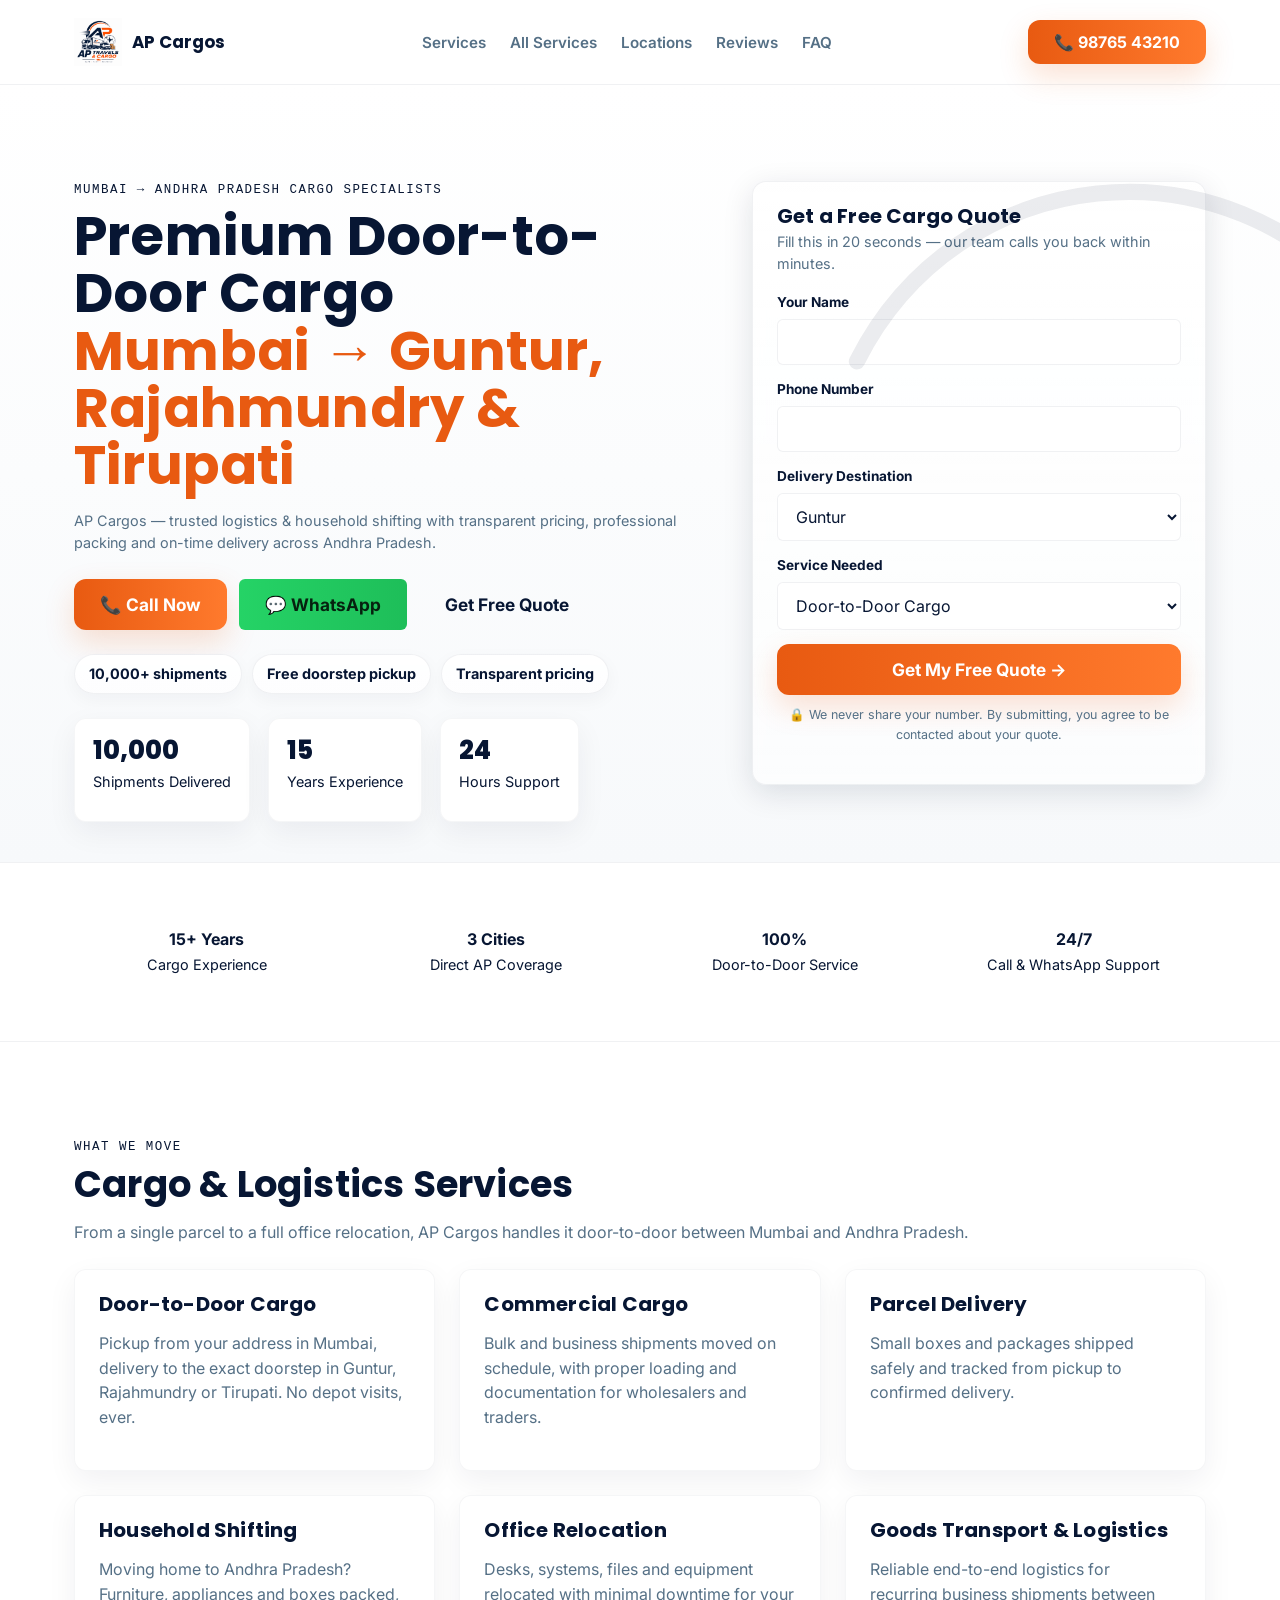
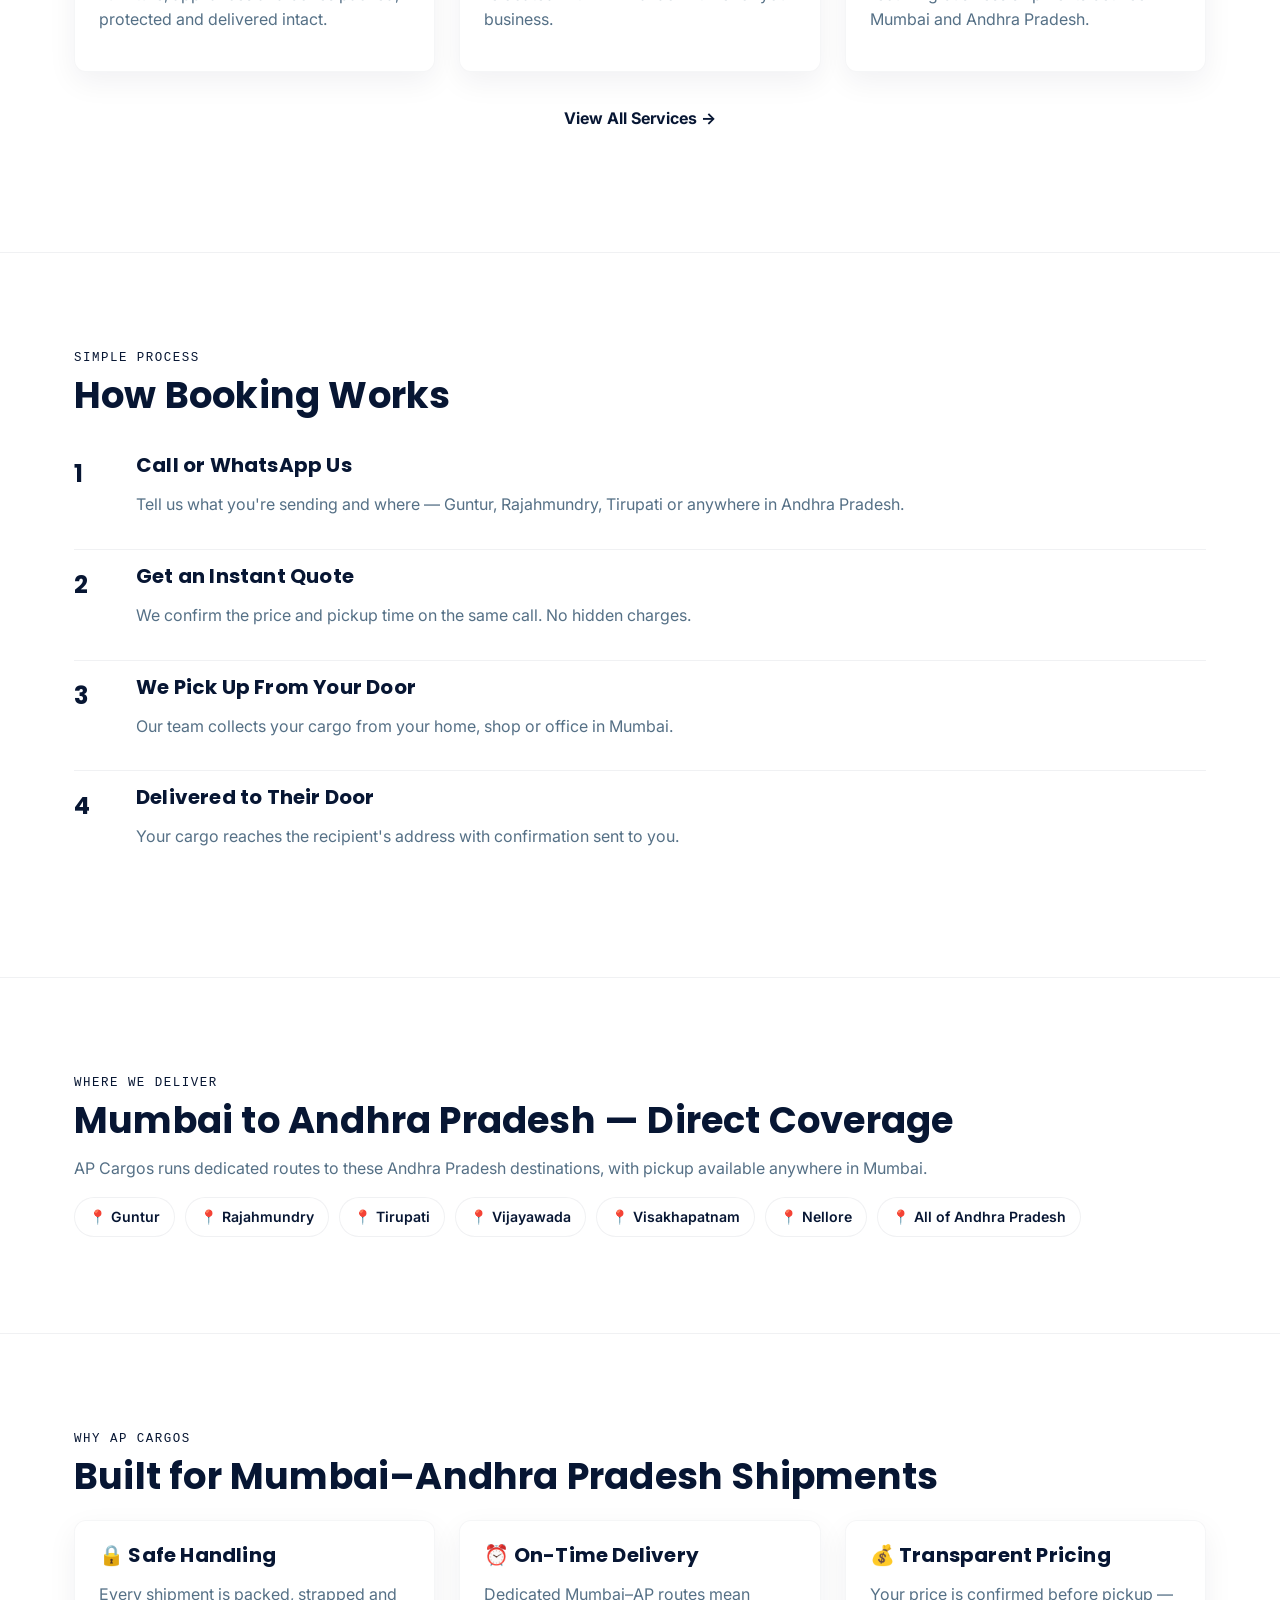
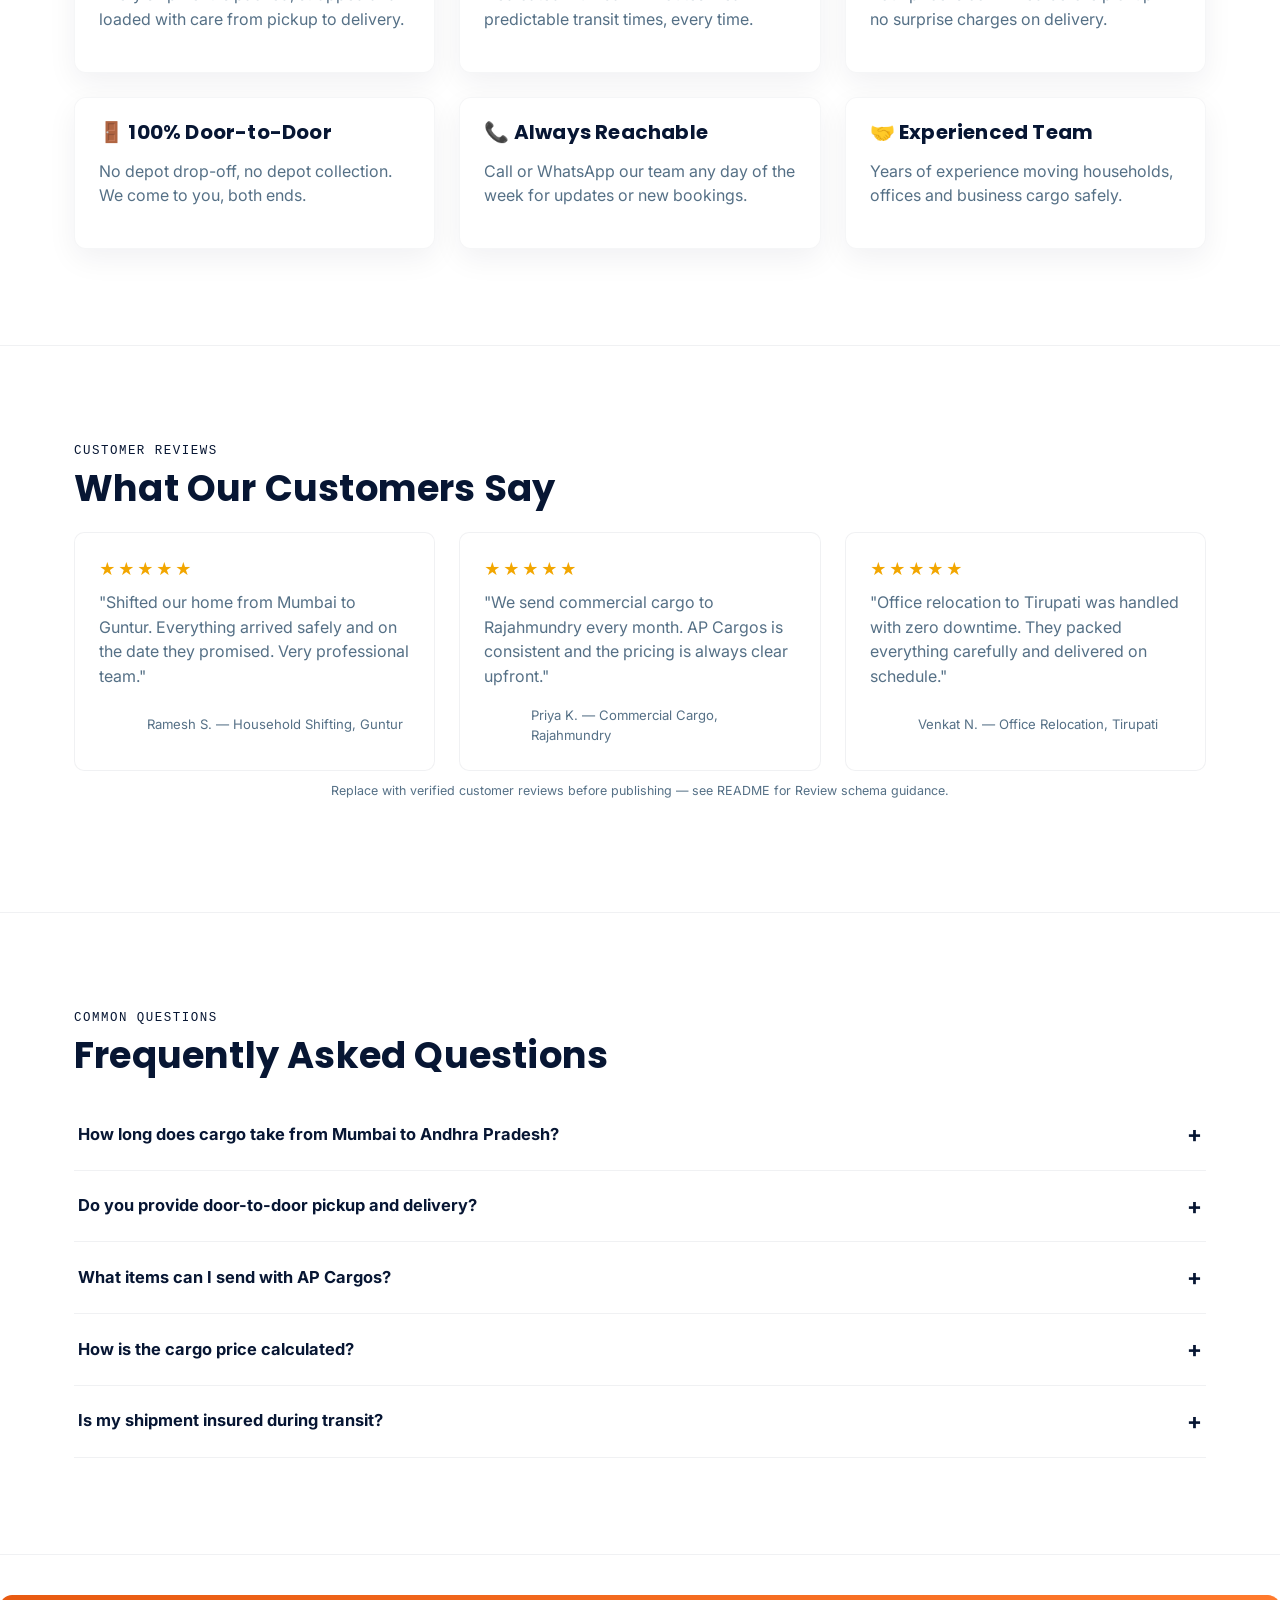
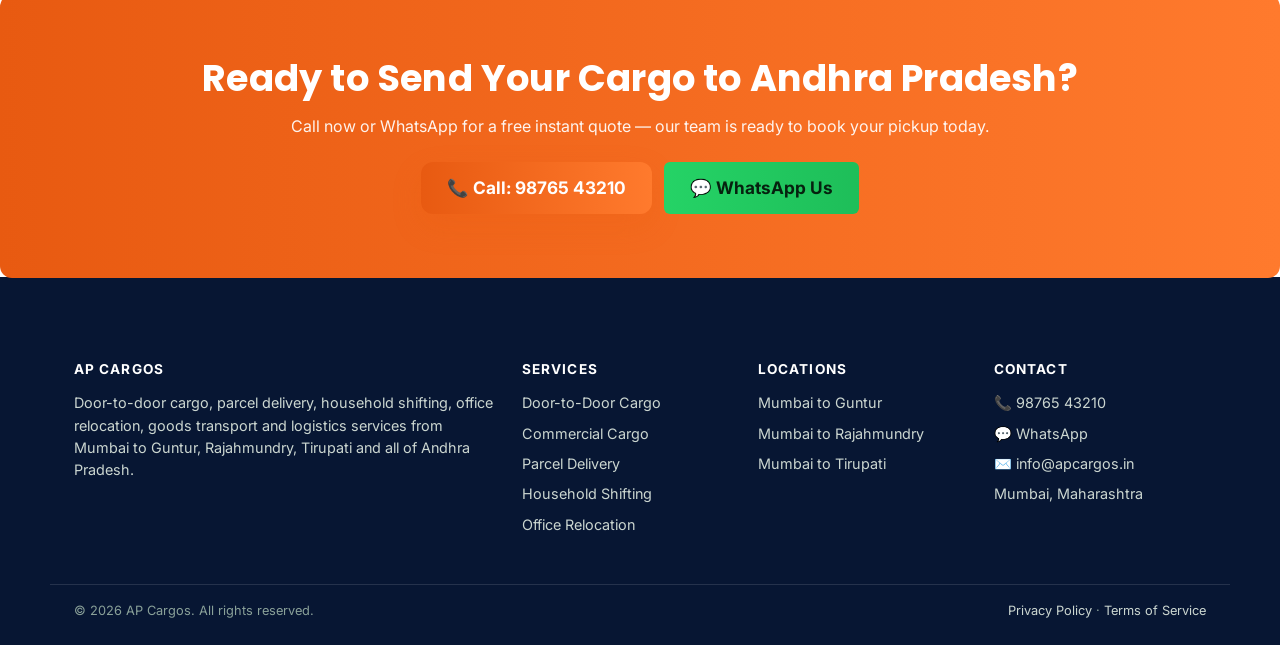
==== commit eb21198e: "updat3" ====
--- a/index.html
+++ b/index.html
@@ -1,2134 +1,449 @@
-<!DOCTYPE html>
-<html lang="en" prefix="og: https://ogp.me/ns#">
-<head>
-  <meta charset="UTF-8" />
-  <meta name="viewport" content="width=device-width, initial-scale=1.0" />
-  <meta http-equiv="X-UA-Compatible" content="IE=edge" />
-
-  <title>AP Travels & Cargo | Cargo Delivery — 5 States</title>
-  <meta name="description" content="AP Travels & Cargo delivers parcels, industrial goods, household items & commercial freight across Telangana, Andhra Pradesh, Goa, Maharashtra & Karnataka. 24/7 support. Call: +91 93220 99980." />
-  <meta name="keywords" content="cargo delivery, parcel delivery, door to door delivery, Telangana cargo, Andhra Pradesh logistics, Maharashtra freight, Goa delivery, Karnataka cargo, AP Travels Cargo" />
-  <meta name="author" content="AP Travels & Cargo" />
-  <meta name="robots" content="index, follow" />
-  <link rel="canonical" href="https://aptravelsandcargo.com/" />
-
-  <meta property="og:type" content="website" />
-  <meta property="og:url" content="https://aptravelsandcargo.com/" />
-  <meta property="og:title" content="AP Travels & Cargo | Fast & Reliable Cargo Delivery Across 5 States" />
-  <meta property="og:description" content="Door-to-door cargo & parcel delivery across Telangana, AP, Goa, Maharashtra & Karnataka. Call now: +91 93220 99980." />
-  <meta property="og:image" content="https://aptravelsandcargo.com/og-image.jpg" />
-  <meta property="og:locale" content="en_IN" />
-
-  <meta name="twitter:card" content="summary_large_image" />
-  <meta name="twitter:title" content="AP Travels & Cargo | Cargo Delivery Across 5 States" />
-  <meta name="twitter:description" content="Fast door-to-door cargo delivery. Call: +91 93220 99980" />
-
-  <link rel="icon" href="data:image/svg+xml,<svg xmlns='http://www.w3.org/2000/svg' viewBox='0 0 100 100'><rect width='100' height='100' rx='12' fill='%23C0392B'/><text y='.9em' font-size='72' x='14'>🚛</text></svg>" />
-
-  <link rel="preconnect" href="https://fonts.googleapis.com" />
-  <link rel="preconnect" href="https://fonts.gstatic.com" crossorigin />
-  <link href="https://fonts.googleapis.com/css2?family=Baloo+2:wght@400;500;600;700;800&family=Hind:wght@300;400;500;600&display=swap" rel="stylesheet" />
-  <!-- Google tag (gtag.js) -->
-<script async src="https://www.googletagmanager.com/gtag/js?id=AW-18341487652"></script>
-<script>
-  window.dataLayer = window.dataLayer || [];
-  function gtag(){dataLayer.push(arguments);}
-  gtag('js', new Date());
-
-  gtag('config', 'AW-18341487652');
-</script>
-
-  <!-- Structured Data -->
-  <script type="application/ld+json">
-  {
-    "@context": "https://schema.org",
-    "@type": "Organization",
-    "name": "AP Travels & Cargo",
-    "url": "https://aptravelsandcargo.com",
-    "telephone": ["+919322099980", "+919769901140"],
-    "contactPoint": [{
-      "@type": "ContactPoint",
-      "telephone": "+919322099980",
-      "contactType": "customer service",
-      "areaServed": ["Telangana","Andhra Pradesh","Goa","Maharashtra","Karnataka"],
-      "availableLanguage": ["English","Hindi","Telugu"]
-    }],
-    "sameAs": ["https://wa.me/919322099980"]
-  }
-  </script>
-  <script type="application/ld+json">
-  {
-    "@context": "https://schema.org",
-    "@type": "MovingCompany",
-    "name": "AP Travels & Cargo",
-    "url": "https://aptravelsandcargo.com",
-    "telephone": "+919322099980",
-    "priceRange": "₹₹",
-    "openingHours": "Mo-Sa 08:00-20:00",
-    "description": "Door-to-door cargo and parcel delivery services across South and West India.",
-    "areaServed": [
-      {"@type":"State","name":"Telangana"},
-      {"@type":"State","name":"Andhra Pradesh"},
-      {"@type":"State","name":"Goa"},
-      {"@type":"State","name":"Maharashtra"},
-      {"@type":"State","name":"Karnataka"}
-    ]
-  }
-  </script>
-  <script type="application/ld+json">
-  {
-    "@context": "https://schema.org",
-    "@type": "FAQPage",
-    "mainEntity": [
-      {"@type":"Question","name":"Which states does AP Travels & Cargo serve?","acceptedAnswer":{"@type":"Answer","text":"We serve Telangana, Andhra Pradesh, Goa, Maharashtra, and Karnataka."}},
-      {"@type":"Question","name":"What types of cargo do you transport?","acceptedAnswer":{"@type":"Answer","text":"We handle parcels, industrial materials, household goods, and commercial freight."}},
-      {"@type":"Question","name":"How can I book a shipment?","acceptedAnswer":{"@type":"Answer","text":"Call +91 93220 99980 or WhatsApp us at +91 93220 99980."}},
-      {"@type":"Question","name":"Do you offer door-to-door pickup?","acceptedAnswer":{"@type":"Answer","text":"Yes, 100% door-to-door pickup and delivery."}}
-    ]
-  }
-  </script>
-
-  <style>
-    /* ═══ TOKENS ═══ */
-    :root {
-      --red:       #C0392B;
-      --red-dark:  #9B2D22;
-      --red-light: #F5C6C2;
-      --red-bg:    #FFF5F4;
-      --gold:      #D4A017;
-      --gold-light:#FFF8E1;
-      --green:     #1A9E5C;
-      --green-bg:  #E8F8F1;
-      --navy:      #0D1B2A;
-      --navy-2:    #1A2E42;
-      --white:     #FFFFFF;
-      --gray-bg:   #F7F7F7;
-      --gray-1:    #EEEEEE;
-      --gray-2:    #CCCCCC;
-      --text:      #1A1A1A;
-      --text-2:    #444444;
-      --text-3:    #777777;
-
-      --ff-head: 'Baloo 2', sans-serif;
-      --ff-body: 'Hind', sans-serif;
-      --r: 12px;
-      --r-lg: 20px;
-      --max-w: 1100px;
-      --ease: cubic-bezier(0.16, 1, 0.3, 1);
-    }
-
-    *, *::before, *::after { box-sizing: border-box; margin: 0; padding: 0; }
-    html { scroll-behavior: smooth; font-size: 16px; -webkit-text-size-adjust: 100%; }
-    body {
-      font-family: var(--ff-body);
-      color: var(--text);
-      background: var(--white);
-      overflow-x: hidden;
-      -webkit-font-smoothing: antialiased;
-    }
-    img { max-width: 100%; height: auto; display: block; }
-    a { text-decoration: none; color: inherit; }
-    ul, ol { list-style: none; }
-    button { cursor: pointer; border: none; background: none; font: inherit; }
-
-    .container { width: 100%; max-width: var(--max-w); margin: 0 auto; padding: 0 20px; }
-    .section-pad { padding: 70px 0; }
-
-    /* ═══ BUTTONS ═══ */
-    .btn {
-      display: inline-flex;
-      align-items: center;
-      justify-content: center;
-      gap: 10px;
-      padding: 16px 30px;
-      border-radius: 50px;
-      font-family: var(--ff-head);
-      font-size: 1.1rem;
-      font-weight: 700;
-      cursor: pointer;
-      border: none;
-      transition: all 0.25s var(--ease);
-      white-space: nowrap;
-    }
-    .btn-red { background: var(--red); color: #fff; box-shadow: 0 4px 16px rgba(192,57,43,0.35); }
-    .btn-red:hover { background: var(--red-dark); transform: translateY(-3px); box-shadow: 0 8px 28px rgba(192,57,43,0.45); }
-    .btn-green { background: #25D366; color: #fff; box-shadow: 0 4px 16px rgba(37,211,102,0.35); }
-    .btn-green:hover { background: #1db954; transform: translateY(-3px); box-shadow: 0 8px 28px rgba(37,211,102,0.45); }
-    .btn-white { background: #fff; color: var(--red); box-shadow: 0 4px 16px rgba(0,0,0,0.15); }
-    .btn-white:hover { transform: translateY(-3px); box-shadow: 0 8px 28px rgba(0,0,0,0.2); }
-    .btn-outline { background: transparent; color: #fff; border: 2.5px solid rgba(255,255,255,0.5); }
-    .btn-outline:hover { background: rgba(255,255,255,0.1); border-color: #fff; }
-    .btn-lg { padding: 20px 40px; font-size: 1.25rem; }
-    .btn-sm { padding: 12px 22px; font-size: 0.95rem; }
-    .btn:active { transform: scale(0.97); }
-
-    /* ═══ SECTION LABEL ═══ */
-    .section-label {
-      display: inline-block;
-      background: var(--red-bg);
-      color: var(--red);
-      font-family: var(--ff-head);
-      font-size: 0.85rem;
-      font-weight: 700;
-      letter-spacing: 0.12em;
-      text-transform: uppercase;
-      padding: 6px 16px;
-      border-radius: 50px;
-      border: 1.5px solid var(--red-light);
-      margin-bottom: 16px;
-    }
-    .section-title {
-      font-family: var(--ff-head);
-      font-size: clamp(1.8rem, 4vw, 2.8rem);
-      font-weight: 800;
-      color: var(--navy);
-      line-height: 1.15;
-      margin-bottom: 14px;
-    }
-    .section-title .red { color: var(--red); }
-    .section-sub {
-      font-size: clamp(1rem, 2vw, 1.15rem);
-      color: var(--text-2);
-      line-height: 1.7;
-      max-width: 560px;
-      font-weight: 400;
-    }
-    .text-center { text-align: center; }
-    .text-center .section-sub { margin: 0 auto; }
-
-    /* ═══ HEADER ═══ */
-    #header {
-      position: fixed;
-      top: 0; left: 0; right: 0;
-      z-index: 1000;
-      background: var(--navy);
-      box-shadow: 0 2px 20px rgba(0,0,0,0.3);
-      transition: background 0.3s;
-    }
-    .nav-inner {
-      display: flex;
-      align-items: center;
-      justify-content: space-between;
-      padding: 14px 20px;
-      max-width: var(--max-w);
-      margin: 0 auto;
-    }
-    .nav-logo {
-      display: flex;
-      align-items: center;
-      gap: 12px;
-    }
-    .logo-icon {
-      width: 48px; height: 48px;
-      background: var(--red);
-      border-radius: 10px;
-      display: flex; align-items: center; justify-content: center;
-      font-size: 1.6rem;
-      flex-shrink: 0;
-      box-shadow: 0 4px 12px rgba(192,57,43,0.4);
-    }
-    .logo-text strong {
-      display: block;
-      font-family: var(--ff-head);
-      font-size: 1.05rem;
-      font-weight: 800;
-      color: #fff;
-      line-height: 1.2;
-    }
-    .logo-text span {
-      font-size: 0.68rem;
-      letter-spacing: 0.12em;
-      text-transform: uppercase;
-      color: var(--gold);
-      font-weight: 500;
-    }
-    .nav-links {
-      display: flex;
-      align-items: center;
-      gap: 28px;
-    }
-    .nav-links a {
-      color: rgba(255,255,255,0.75);
-      font-family: var(--ff-head);
-      font-size: 0.9rem;
-      font-weight: 600;
-      transition: color 0.2s;
-    }
-    .nav-links a:hover { color: #fff; }
-    .nav-cta {
-      display: flex;
-      align-items: center;
-      gap: 10px;
-    }
-    .nav-phone-link {
-      display: flex;
-      align-items: center;
-      gap: 8px;
-      color: var(--gold);
-      font-family: var(--ff-head);
-      font-size: 1rem;
-      font-weight: 700;
-      transition: opacity 0.2s;
-    }
-    .nav-phone-link:hover { opacity: 0.85; }
-    .hamburger {
-      display: none;
-      flex-direction: column;
-      gap: 5px;
-      cursor: pointer;
-      padding: 8px;
-    }
-    .hamburger span {
-      display: block;
-      width: 24px; height: 2.5px;
-      background: #fff;
-      border-radius: 2px;
-      transition: 0.3s var(--ease);
-    }
-    .hamburger.open span:nth-child(1) { transform: translateY(7.5px) rotate(45deg); }
-    .hamburger.open span:nth-child(2) { opacity: 0; transform: scaleX(0); }
-    .hamburger.open span:nth-child(3) { transform: translateY(-7.5px) rotate(-45deg); }
-
-    .mobile-menu {
-      display: none;
-      flex-direction: column;
-      background: var(--navy-2);
-      padding: 12px 20px 24px;
-      border-top: 1px solid rgba(255,255,255,0.07);
-    }
-    .mobile-menu.open { display: flex; }
-    .mobile-menu a {
-      color: rgba(255,255,255,0.8);
-      font-family: var(--ff-head);
-      font-size: 1.05rem;
-      font-weight: 600;
-      padding: 14px 0;
-      border-bottom: 1px solid rgba(255,255,255,0.07);
-      transition: color 0.2s, padding-left 0.2s;
-    }
-    .mobile-menu a:last-of-type { border-bottom: none; }
-    .mobile-menu a:hover { color: #fff; padding-left: 8px; }
-    .mobile-menu-btns {
-      display: flex;
-      flex-direction: column;
-      gap: 10px;
-      margin-top: 16px;
-    }
-    .mobile-menu-btns .btn { width: 100%; }
-
-    @media (max-width: 860px) {
-      .nav-links { display: none; }
-      .nav-phone-link { display: none; }
-      .hamburger { display: flex; }
-    }
-    @media (max-width: 480px) {
-      .nav-cta .btn { display: none; }
-    }
-
-    /* ═══ HERO ═══ */
-    #hero {
-      background: var(--navy);
-      min-height: 100vh;
-      display: flex;
-      flex-direction: column;
-      justify-content: center;
-      position: relative;
-      overflow: hidden;
-      padding-top: 80px;
-    }
-    .hero-bg-img {
-      position: absolute; inset: 0;
-      background-image: url('https://upload.wikimedia.org/wikipedia/commons/thumb/8/82/Indian_truck_on_the_highway.jpg/1280px-Indian_truck_on_the_highway.jpg');
-      background-size: cover;
-      background-position: center 40%;
-      opacity: 0.08;
-    }
-    .hero-overlay {
-      position: absolute; inset: 0;
-      background: linear-gradient(135deg, rgba(13,27,42,0.95) 0%, rgba(13,27,42,0.7) 60%, rgba(192,57,43,0.2) 100%);
-    }
-    .hero-inner {
-      position: relative;
-      z-index: 2;
-      display: grid;
-      grid-template-columns: 1fr 1fr;
-      gap: 60px;
-      align-items: center;
-      padding: 60px 20px 80px;
-      max-width: var(--max-w);
-      margin: 0 auto;
-      width: 100%;
-    }
-
-    /* Hero Live Badge */
-    .live-badge {
-      display: inline-flex;
-      align-items: center;
-      gap: 10px;
-      background: rgba(255,255,255,0.07);
-      border: 1.5px solid rgba(255,255,255,0.15);
-      padding: 8px 18px;
-      border-radius: 50px;
-      margin-bottom: 28px;
-    }
-    .live-dot {
-      width: 10px; height: 10px;
-      background: #4ADE80;
-      border-radius: 50%;
-      animation: pulse-green 2s infinite;
-      flex-shrink: 0;
-    }
-    .live-badge span {
-      font-family: var(--ff-head);
-      font-size: 0.85rem;
-      font-weight: 600;
-      color: rgba(255,255,255,0.8);
-    }
-    .hero-h1 {
-      font-family: var(--ff-head);
-      font-size: clamp(2.4rem, 5.5vw, 4.2rem);
-      font-weight: 800;
-      color: #fff;
-      line-height: 1.1;
-      margin-bottom: 22px;
-    }
-    .hero-h1 .red { color: #FF6B5B; }
-    .hero-h1 .underline {
-      position: relative;
-      display: inline-block;
-    }
-    .hero-h1 .underline::after {
-      content: '';
-      position: absolute;
-      bottom: 2px; left: 0;
-      width: 100%; height: 4px;
-      background: var(--gold);
-      border-radius: 2px;
-    }
-    .hero-desc {
-      font-size: clamp(1.05rem, 2vw, 1.2rem);
-      color: rgba(255,255,255,0.65);
-      line-height: 1.75;
-      margin-bottom: 36px;
-      font-weight: 400;
-    }
-    .hero-desc strong { color: #fff; font-weight: 600; }
-    .hero-btns {
-      display: flex;
-      flex-wrap: wrap;
-      gap: 14px;
-      margin-bottom: 48px;
-    }
-    .hero-stats {
-      display: flex;
-      gap: 0;
-      border: 1.5px solid rgba(255,255,255,0.1);
-      border-radius: var(--r);
-      overflow: hidden;
-    }
-    .h-stat {
-      flex: 1;
-      text-align: center;
-      padding: 18px 8px;
-      border-right: 1px solid rgba(255,255,255,0.08);
-    }
-    .h-stat:last-child { border-right: none; }
-    .h-stat-num {
-      font-family: var(--ff-head);
-      font-size: 1.9rem;
-      font-weight: 800;
-      color: #fff;
-      line-height: 1;
-    }
-    .h-stat-num .red { color: #FF6B5B; }
-    .h-stat-label {
-      font-size: 0.72rem;
-      color: rgba(255,255,255,0.4);
-      letter-spacing: 0.06em;
-      text-transform: uppercase;
-      margin-top: 4px;
-    }
-
-    /* Hero Right Panel */
-    .hero-panel-wrap { opacity: 0; animation: fadeUp 0.8s 0.3s var(--ease) forwards; }
-    .hero-panel {
-      background: rgba(255,255,255,0.05);
-      border: 1.5px solid rgba(255,255,255,0.12);
-      border-radius: var(--r-lg);
-      overflow: hidden;
-      backdrop-filter: blur(12px);
-    }
-    .panel-head {
-      background: var(--red);
-      padding: 18px 24px;
-      display: flex;
-      align-items: center;
-      gap: 12px;
-    }
-    .panel-head-blink {
-      width: 10px; height: 10px;
-      background: rgba(255,255,255,0.6);
-      border-radius: 50%;
-      animation: blink 2s infinite;
-    }
-    .panel-head span {
-      font-family: var(--ff-head);
-      font-size: 0.85rem;
-      font-weight: 700;
-      color: #fff;
-      letter-spacing: 0.06em;
-      text-transform: uppercase;
-    }
-    .panel-routes { padding: 16px; display: flex; flex-direction: column; gap: 8px; }
-    .route-row {
-      display: flex;
-      align-items: center;
-      justify-content: space-between;
-      background: rgba(255,255,255,0.05);
-      border: 1px solid rgba(255,255,255,0.08);
-      border-radius: 8px;
-      padding: 14px 16px;
-      transition: 0.2s;
-    }
-    .route-row:hover { background: rgba(255,255,255,0.1); transform: translateX(4px); }
-    .route-from-to {
-      display: flex;
-      align-items: center;
-      gap: 8px;
-      font-size: 0.92rem;
-      color: rgba(255,255,255,0.85);
-      font-weight: 500;
-    }
-    .route-arrow { color: var(--gold); font-size: 1rem; }
-    .route-status {
-      font-family: var(--ff-head);
-      font-size: 0.7rem;
-      font-weight: 700;
-      padding: 5px 12px;
-      border-radius: 50px;
-      background: rgba(26,158,92,0.18);
-      color: #4ADE80;
-      border: 1px solid rgba(74,222,128,0.25);
-      letter-spacing: 0.06em;
-    }
-    .panel-phones {
-      border-top: 1px solid rgba(255,255,255,0.07);
-      padding: 16px 20px;
-      display: flex;
-      align-items: center;
-      justify-content: space-between;
-    }
-    .panel-phones-label { font-size: 0.78rem; color: rgba(255,255,255,0.35); }
-    .panel-phones-nums { text-align: right; }
-    .panel-phones-num {
-      font-family: var(--ff-head);
-      font-size: 1rem;
-      font-weight: 700;
-      color: #fff;
-      display: block;
-      line-height: 1.5;
-    }
-    .panel-trust {
-      display: flex;
-      align-items: center;
-      gap: 10px;
-      background: rgba(74,222,128,0.08);
-      border: 1px solid rgba(74,222,128,0.18);
-      border-radius: 8px;
-      padding: 12px 16px;
-      margin: 12px 0 0 0;
-    }
-    .panel-trust-dot {
-      width: 9px; height: 9px;
-      background: #4ADE80;
-      border-radius: 50%;
-      box-shadow: 0 0 10px rgba(74,222,128,0.7);
-      animation: pulse-green 2s infinite;
-      flex-shrink: 0;
-    }
-    .panel-trust span { font-size: 0.82rem; color: rgba(255,255,255,0.65); font-weight: 400; }
-
-    @media (max-width: 860px) {
-      .hero-inner { grid-template-columns: 1fr; gap: 40px; }
-      .hero-panel-wrap { display: none; }
-      .hero-h1 { font-size: 2.4rem; }
-    }
-    @media (max-width: 520px) {
-      .hero-h1 { font-size: 2rem; }
-      .hero-btns .btn { width: 100%; }
-      .h-stat-num { font-size: 1.5rem; }
-    }
-
-    /* ═══ PHONE BAR ═══ */
-    .phone-bar {
-      background: var(--red);
-      padding: 18px 20px;
-    }
-    .phone-bar-inner {
-      max-width: var(--max-w);
-      margin: 0 auto;
-      display: flex;
-      align-items: center;
-      justify-content: center;
-      gap: 24px;
-      flex-wrap: wrap;
-    }
-    .phone-bar-label {
-      font-family: var(--ff-head);
-      font-size: 1.05rem;
-      font-weight: 700;
-      color: rgba(255,255,255,0.85);
-    }
-    .phone-bar-nums {
-      display: flex;
-      gap: 20px;
-      flex-wrap: wrap;
-      justify-content: center;
-    }
-    .phone-bar-num {
-      display: flex;
-      align-items: center;
-      gap: 8px;
-      background: rgba(255,255,255,0.15);
-      border: 1.5px solid rgba(255,255,255,0.3);
-      border-radius: 50px;
-      padding: 10px 24px;
-      font-family: var(--ff-head);
-      font-size: 1.2rem;
-      font-weight: 800;
-      color: #fff;
-      transition: background 0.2s, transform 0.2s;
-    }
-    .phone-bar-num:hover { background: rgba(255,255,255,0.25); transform: translateY(-2px); }
-
-    /* ═══ MARQUEE ═══ */
-    .marquee-bar {
-      background: var(--gray-bg);
-      border-top: 1px solid var(--gray-1);
-      border-bottom: 1px solid var(--gray-1);
-      overflow: hidden;
-      padding: 6px 0;
-    }
-    .marquee-track {
-      display: flex;
-      width: max-content;
-      animation: marquee 28s linear infinite;
-    }
-    .marquee-track:hover { animation-play-state: paused; }
-    .marquee-item {
-      display: flex;
-      align-items: center;
-      gap: 10px;
-      padding: 10px 32px;
-      border-right: 1px solid var(--gray-1);
-      white-space: nowrap;
-    }
-    .marquee-icon {
-      width: 32px; height: 32px;
-      background: var(--red);
-      border-radius: 8px;
-      display: flex; align-items: center; justify-content: center;
-      font-size: 1rem;
-      flex-shrink: 0;
-    }
-    .marquee-label {
-      font-family: var(--ff-head);
-      font-size: 0.82rem;
-      font-weight: 700;
-      color: var(--text-2);
-      letter-spacing: 0.06em;
-    }
-
-    /* ═══ HOW IT WORKS (simplified steps) ═══ */
-    #how { background: var(--gray-bg); }
-    .steps-grid {
-      display: grid;
-      grid-template-columns: repeat(4, 1fr);
-      gap: 20px;
-      margin-top: 50px;
-      position: relative;
-    }
-    .steps-grid::before {
-      content: '';
-      position: absolute;
-      top: 52px;
-      left: 12.5%;
-      right: 12.5%;
-      height: 3px;
-      background: linear-gradient(90deg, var(--red), var(--gold));
-      border-radius: 2px;
-      z-index: 0;
-    }
-    .step-card {
-      background: var(--white);
-      border-radius: var(--r-lg);
-      padding: 32px 20px 28px;
-      text-align: center;
-      border: 2px solid var(--gray-1);
-      transition: 0.3s var(--ease);
-      position: relative;
-      z-index: 1;
-    }
-    .step-card:hover { border-color: var(--red); transform: translateY(-6px); box-shadow: 0 12px 40px rgba(192,57,43,0.12); }
-    .step-num {
-      width: 56px; height: 56px;
-      background: var(--red);
-      border-radius: 50%;
-      display: flex; align-items: center; justify-content: center;
-      font-family: var(--ff-head);
-      font-size: 1.4rem;
-      font-weight: 800;
-      color: #fff;
-      margin: 0 auto 16px;
-      position: relative;
-      z-index: 1;
-      box-shadow: 0 4px 12px rgba(192,57,43,0.35);
-    }
-    .step-icon { font-size: 2rem; margin-bottom: 12px; }
-    .step-title {
-      font-family: var(--ff-head);
-      font-size: 1.1rem;
-      font-weight: 700;
-      color: var(--navy);
-      margin-bottom: 8px;
-    }
-    .step-desc { font-size: 0.92rem; color: var(--text-2); line-height: 1.6; }
-
-    @media (max-width: 860px) {
-      .steps-grid { grid-template-columns: repeat(2, 1fr); }
-      .steps-grid::before { display: none; }
-    }
-    @media (max-width: 480px) {
-      .steps-grid { grid-template-columns: 1fr; }
-    }
-
-    /* ═══ SERVICES ═══ */
-    #services { background: var(--white); }
-    .services-grid {
-      display: grid;
-      grid-template-columns: repeat(2, 1fr);
-      gap: 20px;
-      margin-top: 50px;
-    }
-    .service-card {
-      background: var(--white);
-      border: 2px solid var(--gray-1);
-      border-radius: var(--r-lg);
-      overflow: hidden;
-      transition: 0.3s var(--ease);
-    }
-    .service-card:hover { border-color: var(--red); box-shadow: 0 12px 40px rgba(192,57,43,0.1); transform: translateY(-4px); }
-    .sc-top {
-      background: var(--gray-bg);
-      padding: 30px;
-      display: flex;
-      align-items: center;
-      gap: 18px;
-    }
-    .sc-emoji {
-      font-size: 3rem;
-      width: 72px; height: 72px;
-      background: var(--red-bg);
-      border-radius: 16px;
-      display: flex; align-items: center; justify-content: center;
-      flex-shrink: 0;
-      border: 2px solid var(--red-light);
-    }
-    .sc-top-text h3 {
-      font-family: var(--ff-head);
-      font-size: 1.25rem;
-      font-weight: 800;
-      color: var(--navy);
-      margin-bottom: 4px;
-    }
-    .sc-top-text p { font-size: 0.9rem; color: var(--text-3); line-height: 1.5; }
-    .sc-body { padding: 24px 28px 28px; }
-    .sc-examples {
-      display: flex;
-      flex-wrap: wrap;
-      gap: 8px;
-      margin-bottom: 20px;
-    }
-    .sc-example {
-      background: var(--red-bg);
-      color: var(--red);
-      border: 1.5px solid var(--red-light);
-      padding: 6px 14px;
-      border-radius: 50px;
-      font-size: 0.82rem;
-      font-weight: 600;
-      font-family: var(--ff-head);
-    }
-    .sc-points { display: flex; flex-direction: column; gap: 10px; }
-    .sc-point {
-      display: flex;
-      align-items: center;
-      gap: 12px;
-      font-size: 0.95rem;
-      color: var(--text-2);
-    }
-    .sc-check {
-      width: 22px; height: 22px;
-      background: var(--green-bg);
-      border-radius: 50%;
-      display: flex; align-items: center; justify-content: center;
-      flex-shrink: 0;
-      font-size: 0.75rem;
-      color: var(--green);
-      font-weight: 800;
-    }
-
-    @media (max-width: 680px) {
-      .services-grid { grid-template-columns: 1fr; }
-    }
-
-    /* ═══ COVERAGE ═══ */
-    #coverage { background: var(--navy); }
-    .coverage-inner { position: relative; }
-    .states-grid {
-      display: grid;
-      grid-template-columns: repeat(5, 1fr);
-      gap: 14px;
-      margin-top: 50px;
-    }
-    .state-card {
-      background: rgba(255,255,255,0.06);
-      border: 1.5px solid rgba(255,255,255,0.1);
-      border-radius: var(--r);
-      padding: 28px 14px;
-      text-align: center;
-      transition: 0.3s var(--ease);
-    }
-    .state-card:hover { background: rgba(255,255,255,0.12); border-color: var(--gold); transform: translateY(-5px); }
-    .state-emoji { font-size: 2.4rem; margin-bottom: 12px; }
-    .state-name {
-      font-family: var(--ff-head);
-      font-size: 1rem;
-      font-weight: 800;
-      color: #fff;
-      margin-bottom: 6px;
-    }
-    .state-cities { font-size: 0.78rem; color: rgba(255,255,255,0.45); line-height: 1.5; }
-    .coverage-cta { text-align: center; margin-top: 44px; }
-    .coverage-cta p { color: rgba(255,255,255,0.5); font-size: 1rem; margin-bottom: 20px; }
-
-    @media (max-width: 860px) { .states-grid { grid-template-columns: repeat(2, 1fr); } }
-    @media (max-width: 420px) { .states-grid { grid-template-columns: 1fr; } }
-
-    /* ═══ WHY US ═══ */
-    #why { background: var(--gray-bg); }
-    .why-grid {
-      display: grid;
-      grid-template-columns: repeat(2, 1fr);
-      gap: 20px;
-      margin-top: 50px;
-    }
-    .why-card {
-      background: var(--white);
-      border: 2px solid var(--gray-1);
-      border-radius: var(--r-lg);
-      padding: 32px 28px;
-      transition: 0.3s var(--ease);
-      display: flex;
-      gap: 20px;
-      align-items: flex-start;
-    }
-    .why-card:hover { border-color: var(--red); transform: translateY(-4px); box-shadow: 0 10px 32px rgba(192,57,43,0.1); }
-    .why-icon {
-      font-size: 2.5rem;
-      width: 64px; height: 64px;
-      background: var(--red-bg);
-      border-radius: 16px;
-      display: flex; align-items: center; justify-content: center;
-      flex-shrink: 0;
-      border: 2px solid var(--red-light);
-    }
-    .why-body h3 {
-      font-family: var(--ff-head);
-      font-size: 1.2rem;
-      font-weight: 800;
-      color: var(--navy);
-      margin-bottom: 8px;
-    }
-    .why-body p { font-size: 0.95rem; color: var(--text-2); line-height: 1.65; }
-
-    @media (max-width: 680px) { .why-grid { grid-template-columns: 1fr; } }
-
-    /* ═══ TESTIMONIALS ═══ */
-    #testimonials { background: var(--white); }
-    .testi-grid {
-      display: grid;
-      grid-template-columns: repeat(3, 1fr);
-      gap: 20px;
-      margin-top: 50px;
-    }
-    .testi-card {
-      background: var(--gray-bg);
-      border: 2px solid var(--gray-1);
-      border-radius: var(--r-lg);
-      padding: 30px 26px;
-      transition: 0.3s var(--ease);
-    }
-    .testi-card:hover { border-color: var(--gold); transform: translateY(-5px); box-shadow: 0 10px 32px rgba(0,0,0,0.08); }
-    .testi-stars { color: var(--gold); font-size: 1.2rem; margin-bottom: 14px; letter-spacing: 2px; }
-    .testi-text {
-      font-size: 0.98rem;
-      color: var(--text-2);
-      line-height: 1.72;
-      font-style: italic;
-      margin-bottom: 22px;
-    }
-    .testi-author { display: flex; align-items: center; gap: 12px; }
-    .testi-avatar {
-      width: 46px; height: 46px;
-      border-radius: 50%;
-      display: flex; align-items: center; justify-content: center;
-      font-family: var(--ff-head);
-      font-size: 0.95rem;
-      font-weight: 800;
-      flex-shrink: 0;
-    }
-    .av-r { background: var(--red-bg); color: var(--red); }
-    .av-g { background: var(--green-bg); color: var(--green); }
-    .av-o { background: var(--gold-light); color: #9A6E00; }
-    .testi-name {
-      font-family: var(--ff-head);
-      font-size: 0.95rem;
-      font-weight: 700;
-      color: var(--navy);
-      display: block;
-    }
-    .testi-role { font-size: 0.78rem; color: var(--text-3); }
-
-    @media (max-width: 860px) { .testi-grid { grid-template-columns: 1fr; } }
-    @media (max-width: 600px) { .testi-grid { grid-template-columns: 1fr; } }
-
-    /* ═══ FAQ ═══ */
-    #faq { background: var(--gray-bg); }
-    .faq-list {
-      display: flex;
-      flex-direction: column;
-      gap: 0;
-      margin-top: 50px;
-      border: 2px solid var(--gray-1);
-      border-radius: var(--r-lg);
-      overflow: hidden;
-    }
-    .faq-item { border-bottom: 2px solid var(--gray-1); background: var(--white); }
-    .faq-item:last-child { border-bottom: none; }
-    .faq-q {
-      display: flex;
-      align-items: center;
-      justify-content: space-between;
-      padding: 22px 28px;
-      cursor: pointer;
-      gap: 16px;
-      transition: background 0.2s;
-    }
-    .faq-q:hover { background: var(--red-bg); }
-    .faq-q-text {
-      font-family: var(--ff-head);
-      font-size: 1.05rem;
-      font-weight: 700;
-      color: var(--navy);
-    }
-    .faq-icon {
-      width: 34px; height: 34px;
-      border-radius: 50%;
-      background: var(--gray-bg);
-      border: 2px solid var(--gray-1);
-      display: flex; align-items: center; justify-content: center;
-      flex-shrink: 0;
-      font-size: 1.2rem;
-      color: var(--text-3);
-      transition: 0.25s var(--ease);
-      font-weight: 700;
-    }
-    .faq-item.open .faq-icon { transform: rotate(45deg); background: var(--red); color: #fff; border-color: var(--red); }
-    .faq-a { max-height: 0; overflow: hidden; transition: max-height 0.35s var(--ease); }
-    .faq-a-inner {
-      padding: 0 28px 22px;
-      font-size: 1rem;
-      color: var(--text-2);
-      line-height: 1.75;
-      font-weight: 400;
-    }
-
-    /* ═══ CTA BAND ═══ */
-    .cta-band {
-      background: var(--red);
-      padding: 70px 20px;
-      text-align: center;
-      position: relative;
-      overflow: hidden;
-    }
-    .cta-band::before {
-      content: '';
-      position: absolute;
-      top: -100px; left: 50%;
-      transform: translateX(-50%);
-      width: 600px; height: 600px;
-      background: radial-gradient(circle, rgba(255,255,255,0.08) 0%, transparent 65%);
-      pointer-events: none;
-    }
-    .cta-band h2 {
-      position: relative;
-      font-family: var(--ff-head);
-      font-size: clamp(2rem, 5vw, 3rem);
-      font-weight: 800;
-      color: #fff;
-      margin-bottom: 12px;
-      line-height: 1.2;
-    }
-    .cta-band p {
-      position: relative;
-      color: rgba(255,255,255,0.75);
-      font-size: 1.1rem;
-      margin-bottom: 36px;
-      font-weight: 400;
-      max-width: 500px;
-      margin-left: auto;
-      margin-right: auto;
-    }
-    .cta-band-btns {
-      position: relative;
-      display: flex;
-      flex-wrap: wrap;
-      gap: 14px;
-      justify-content: center;
-    }
-
-    /* ═══ CONTACT ═══ */
-    #contact { background: var(--white); }
-    .contact-grid {
-      display: grid;
-      grid-template-columns: repeat(2, 1fr);
-      gap: 20px;
-      margin-top: 50px;
-    }
-    .contact-card {
-      border-radius: var(--r-lg);
-      padding: 40px 32px;
-      text-align: center;
-      transition: 0.3s var(--ease);
-      border: 2.5px solid var(--gray-1);
-    }
-    .contact-card:hover { transform: translateY(-5px); box-shadow: 0 14px 44px rgba(0,0,0,0.1); }
-    .cc-call { border-color: var(--navy); }
-    .cc-wa { border-color: #25D366; }
-    .cc-big-icon {
-      width: 80px; height: 80px;
-      border-radius: 50%;
-      display: flex; align-items: center; justify-content: center;
-      font-size: 2.2rem;
-      margin: 0 auto 22px;
-    }
-    .cc-call .cc-big-icon { background: var(--navy); box-shadow: 0 6px 24px rgba(13,27,42,0.25); }
-    .cc-wa .cc-big-icon { background: #25D366; box-shadow: 0 6px 24px rgba(37,211,102,0.35); }
-    .cc-subtitle {
-      font-family: var(--ff-head);
-      font-size: 0.8rem;
-      font-weight: 700;
-      letter-spacing: 0.14em;
-      text-transform: uppercase;
-      color: var(--text-3);
-      margin-bottom: 16px;
-    }
-    .cc-nums { display: flex; flex-direction: column; gap: 6px; margin-bottom: 28px; }
-    .cc-num {
-      font-family: var(--ff-head);
-      font-size: 1.6rem;
-      font-weight: 800;
-      color: var(--navy);
-    }
-    .cc-num a { color: inherit; transition: color 0.2s; }
-    .cc-call .cc-num a:hover { color: var(--red); }
-    .cc-wa .cc-num { color: #16a34a; }
-    .cc-btns { display: flex; flex-direction: column; gap: 10px; }
-    .cc-btns .btn { width: 100%; }
-
-    .info-boxes {
-      display: grid;
-      grid-template-columns: repeat(3, 1fr);
-      gap: 14px;
-      margin-top: 20px;
-    }
-    .info-box {
-      background: var(--gray-bg);
-      border: 2px solid var(--gray-1);
-      border-radius: var(--r);
-      padding: 24px 16px;
-      text-align: center;
-    }
-    .info-emoji { font-size: 1.8rem; margin-bottom: 10px; }
-    .info-title {
-      font-family: var(--ff-head);
-      font-size: 0.95rem;
-      font-weight: 700;
-      color: var(--navy);
-      margin-bottom: 6px;
-    }
-    .info-text { font-size: 0.85rem; color: var(--text-2); line-height: 1.55; }
-
-    @media (max-width: 680px) {
-      .contact-grid { grid-template-columns: 1fr; }
-      .info-boxes { grid-template-columns: 1fr; }
-    }
-
-    /* ═══ FOOTER ═══ */
-    footer {
-      background: var(--navy);
-      padding: 60px 20px 28px;
-    }
-    .footer-grid {
-      max-width: var(--max-w);
-      margin: 0 auto;
-      display: grid;
-      grid-template-columns: 2fr 1fr 1fr;
-      gap: 50px;
-      padding-bottom: 50px;
-      border-bottom: 1px solid rgba(255,255,255,0.07);
-    }
-    .footer-brand-desc {
-      font-size: 0.88rem;
-      color: rgba(255,255,255,0.35);
-      line-height: 1.8;
-      max-width: 300px;
-      margin-top: 18px;
-    }
-    .footer-col-title {
-      font-family: var(--ff-head);
-      font-size: 0.7rem;
-      font-weight: 700;
-      letter-spacing: 0.18em;
-      text-transform: uppercase;
-      color: var(--gold);
-      margin-bottom: 18px;
-    }
-    .footer-links { display: flex; flex-direction: column; gap: 10px; }
-    .footer-links a {
-      font-size: 0.9rem;
-      color: rgba(255,255,255,0.42);
-      transition: 0.2s;
-    }
-    .footer-links a:hover { color: rgba(255,255,255,0.8); padding-left: 6px; }
-    .footer-bottom {
-      max-width: var(--max-w);
-      margin: 0 auto;
-      padding-top: 22px;
-      display: flex;
-      align-items: center;
-      justify-content: space-between;
-      flex-wrap: wrap;
-      gap: 10px;
-    }
-    .footer-copy { font-size: 0.76rem; color: rgba(255,255,255,0.2); }
-    .footer-nums { display: flex; gap: 18px; flex-wrap: wrap; }
-    .footer-nums a { font-size: 0.78rem; color: rgba(255,255,255,0.3); transition: 0.2s; }
-    .footer-nums a:hover { color: rgba(255,255,255,0.65); }
-
-    @media (max-width: 680px) {
-      .footer-grid { grid-template-columns: 1fr; gap: 28px; }
-    }
-
-    /* ═══ FLOATING BUTTONS ═══ */
-    .float-wa {
-      position: fixed;
-      bottom: 104px; right: 22px;
-      z-index: 9999;
-    }
-    .float-wa-btn {
-      width: 60px; height: 60px;
-      background: #25D366;
-      border-radius: 50%;
-      display: flex; align-items: center; justify-content: center;
-      box-shadow: 0 4px 20px rgba(37,211,102,0.5);
-      animation: float-pulse 2.5s infinite;
-      transition: 0.25s;
-    }
-    .float-wa:hover .float-wa-btn { transform: scale(1.1); animation: none; }
-
-    .float-call {
-      position: fixed;
-      bottom: 30px; right: 22px;
-      z-index: 9999;
-    }
-    .float-call-btn {
-      width: 60px; height: 60px;
-      background: var(--red);
-      border-radius: 50%;
-      display: flex; align-items: center; justify-content: center;
-      box-shadow: 0 4px 20px rgba(192,57,43,0.5);
-      transition: 0.25s;
-    }
-    .float-call:hover .float-call-btn { transform: scale(1.1); background: var(--red-dark); }
-
-    /* Mobile sticky bar */
-    .sticky-bar {
-      display: none;
-      position: fixed;
-      bottom: 0; left: 0; right: 0;
-      z-index: 9998;
-      background: var(--navy);
-      border-top: 2px solid rgba(255,255,255,0.1);
-      padding: 12px 16px;
-      gap: 10px;
-    }
-    .sticky-bar a { flex: 1; justify-content: center; }
-
-    @media (max-width: 680px) {
-      .sticky-bar { display: flex; }
-      body { padding-bottom: 76px; }
-      .float-wa, .float-call { display: none; }
-    }
-
-    /* Exit popup */
-    .exit-overlay {
-      position: fixed; inset: 0;
-      background: rgba(0,0,0,0.65);
-      z-index: 99999;
-      display: flex; align-items: center; justify-content: center;
-      padding: 24px;
-      opacity: 0;
-      pointer-events: none;
-      transition: opacity 0.3s;
-      backdrop-filter: blur(4px);
-    }
-    .exit-overlay.visible { opacity: 1; pointer-events: all; }
-    .exit-popup {
-      background: var(--white);
-      border-radius: var(--r-lg);
-      max-width: 460px;
-      width: 100%;
-      overflow: hidden;
-      transform: scale(0.93) translateY(24px);
-      transition: transform 0.35s var(--ease);
-    }
-    .exit-overlay.visible .exit-popup { transform: scale(1) translateY(0); }
-    .exit-top {
-      background: var(--red);
-      padding: 28px 32px;
-      position: relative;
-    }
-    .exit-close {
-      position: absolute;
-      top: 14px; right: 16px;
-      color: rgba(255,255,255,0.7);
-      font-size: 1.6rem;
-      cursor: pointer;
-      line-height: 1;
-      transition: color 0.2s;
-    }
-    .exit-close:hover { color: #fff; }
-    .exit-top h3 {
-      font-family: var(--ff-head);
-      font-size: 1.4rem;
-      font-weight: 800;
-      color: #fff;
-      margin-bottom: 6px;
-    }
-    .exit-top p { font-size: 0.9rem; color: rgba(255,255,255,0.75); }
-    .exit-body { padding: 28px 32px; }
-    .exit-body p { font-size: 0.98rem; color: var(--text-2); margin-bottom: 22px; line-height: 1.7; }
-    .exit-btns { display: flex; flex-direction: column; gap: 10px; }
-    .exit-btns .btn { width: 100%; }
-    .exit-skip { text-align: center; margin-top: 12px; font-size: 0.82rem; color: var(--text-3); cursor: pointer; transition: color 0.2s; }
-    .exit-skip:hover { color: var(--text-2); }
-
-    /* ═══ ANIMATIONS ═══ */
-    @keyframes fadeUp {
-      from { opacity: 0; transform: translateY(30px); }
-      to   { opacity: 1; transform: translateY(0); }
-    }
-    @keyframes marquee {
-      from { transform: translateX(0); }
-      to   { transform: translateX(-50%); }
-    }
-    @keyframes blink {
-      0%, 100% { opacity: 1; }
-      50%       { opacity: 0.3; }
-    }
-    @keyframes pulse-green {
-      0%, 100% { box-shadow: 0 0 0 0 rgba(74,222,128,0.5); }
-      50%       { box-shadow: 0 0 0 7px rgba(74,222,128,0); }
-    }
-    @keyframes float-pulse {
-      0%, 100% { box-shadow: 0 4px 20px rgba(37,211,102,0.5), 0 0 0 0 rgba(37,211,102,0.3); }
-      50%       { box-shadow: 0 4px 20px rgba(37,211,102,0.5), 0 0 0 12px rgba(37,211,102,0); }
-    }
-
-    .reveal {
-      opacity: 0;
-      transform: translateY(24px);
-      transition: opacity 0.6s var(--ease), transform 0.6s var(--ease);
-    }
-    .reveal.visible { opacity: 1; transform: none; }
-    .rd-1 { transition-delay: 0.07s; }
-    .rd-2 { transition-delay: 0.14s; }
-    .rd-3 { transition-delay: 0.21s; }
-    .rd-4 { transition-delay: 0.28s; }
-    .rd-5 { transition-delay: 0.35s; }
-
-    .hero-left > * {
-      opacity: 0;
-      animation: fadeUp 0.65s var(--ease) forwards;
-    }
-    .hero-left > *:nth-child(1) { animation-delay: 0.05s; }
-    .hero-left > *:nth-child(2) { animation-delay: 0.12s; }
-    .hero-left > *:nth-child(3) { animation-delay: 0.19s; }
-    .hero-left > *:nth-child(4) { animation-delay: 0.26s; }
-    .hero-left > *:nth-child(5) { animation-delay: 0.33s; }
-
-    @media (max-width: 600px) {
-      .section-pad { padding: 55px 0; }
-      .cta-band-btns .btn { width: 100%; justify-content: center; }
-    }
-  </style>
-  <!-- Google tag (gtag.js) -->
-<script async src="https://www.googletagmanager.com/gtag/js?id=G-F7LF8S0XTC"></script>
-<script>
-  window.dataLayer = window.dataLayer || [];
-  function gtag(){dataLayer.push(arguments);}
-  gtag('js', new Date());
-
-  gtag('config', 'G-F7LF8S0XTC');
-</script>
-</head>
-<body>
-
-  <!-- ══ FLOATING BUTTONS ══ -->
-  <a href="https://wa.me/919322099980?text=Hello%20AP%20Travels%20%26%20Cargo%2C%20I%20need%20cargo%20delivery%20services."
-     class="float-wa" target="_blank" rel="noopener" aria-label="Chat on WhatsApp">
-    <span class="float-wa-btn">
-      <svg xmlns="http://www.w3.org/2000/svg" width="28" height="28" viewBox="0 0 32 32" fill="white" aria-hidden="true">
-        <path d="M16 2.667C8.636 2.667 2.667 8.636 2.667 16c0 2.34.625 4.638 1.813 6.663L2.667 29.333l6.9-1.787A13.263 13.263 0 0016 29.333c7.364 0 13.333-5.97 13.333-13.333S23.364 2.667 16 2.667z"/>
-      </svg>
-    </span>
-  </a>
-
-  <a href="tel:9322099980" class="float-call" aria-label="Call AP Travels & Cargo">
-    <span class="float-call-btn">
-      <svg width="26" height="26" fill="white" viewBox="0 0 24 24" aria-hidden="true">
-        <path d="M6.6 10.8c1.4 2.8 3.8 5.1 6.6 6.6l2.2-2.2c.3-.3.7-.4 1-.2 1.1.4 2.3.6 3.6.6.6 0 1 .4 1 1V20c0 .6-.4 1-1 1-9.4 0-17-7.6-17-17 0-.6.4-1 1-1h3.5c.6 0 1 .4 1 1 0 1.3.2 2.5.6 3.6.1.3 0 .7-.2 1L6.6 10.8z"/>
-      </svg>
-    </span>
-  </a>
-
-  <!-- Mobile Sticky Bar -->
-  <div class="sticky-bar" aria-label="Mobile contact shortcuts">
-    <a href="tel:9322099980" class="btn btn-red btn-sm">📞 Call Now</a>
-    <a href="https://wa.me/919322099980?text=Hello%20AP%20Travels%20%26%20Cargo" class="btn btn-green btn-sm" target="_blank" rel="noopener">💬 WhatsApp</a>
-  </div>
-
-  <!-- Exit Popup -->
-  <div class="exit-overlay" id="exitOverlay" role="dialog" aria-modal="true">
-    <div class="exit-popup">
-      <div class="exit-top">
-        <button class="exit-close" id="exitClose" aria-label="Close">×</button>
-        <h3>🚛 रुकिए! एक मिनट!</h3>
-        <p>Get an instant quote — we're available right now!</p>
-      </div>
-      <div class="exit-body">
-        <p>We deliver across <strong>5 states</strong> — door-to-door pickup and drop. Just give us a call or WhatsApp us — our team will help you instantly!</p>
-        <div class="exit-btns">
-          <a href="tel:9322099980" class="btn btn-red">📞 Call: 93220 99980</a>
-          <a href="https://wa.me/919322099980?text=I%20need%20a%20cargo%20quote" class="btn btn-green" target="_blank" rel="noopener">💬 WhatsApp for Quote</a>
-        </div>
-        <div class="exit-skip" id="exitSkip" role="button" tabindex="0">No thanks, continue browsing</div>
-      </div>
-    </div>
-  </div>
-
-  <!-- ══ HEADER ══ -->
-  <header id="header" role="banner">
-    <div class="nav-inner">
-      <a href="#hero" class="nav-logo" aria-label="AP Travels & Cargo — Home">
-        <div class="logo-icon" aria-hidden="true">🚛</div>
-        <div class="logo-text">
-          <strong>AP Travels &amp; Cargo</strong>
-          <span>Cargo &amp; Logistics</span>
-        </div>
-      </a>
-
-      <nav class="nav-links" aria-label="Main navigation">
-        <a href="#how">How It Works</a>
-        <a href="#services">Services</a>
-        <a href="#coverage">States We Serve</a>
-        <a href="#faq">FAQ</a>
-        <a href="#contact">Contact</a>
-      </nav>
-
-      <div class="nav-cta">
-        <a href="tel:9322099980" class="nav-phone-link" aria-label="Call 93220 99980">
-          <svg width="16" height="16" fill="currentColor" viewBox="0 0 24 24" aria-hidden="true"><path d="M6.6 10.8c1.4 2.8 3.8 5.1 6.6 6.6l2.2-2.2c.3-.3.7-.4 1-.2 1.1.4 2.3.6 3.6.6.6 0 1 .4 1 1V20c0 .6-.4 1-1 1-9.4 0-17-7.6-17-17 0-.6.4-1 1-1h3.5c.6 0 1 .4 1 1 0 1.3.2 2.5.6 3.6.1.3 0 .7-.2 1L6.6 10.8z"/></svg>
-          93220 99980
-        </a>
-        <a href="tel:9322099980" class="btn btn-red btn-sm">📞 Call Now</a>
-      </div>
-
-      <button class="hamburger" id="hamburger" aria-label="Toggle menu" aria-expanded="false" aria-controls="mobileMenu">
-        <span></span><span></span><span></span>
-      </button>
-    </div>
-
-    <nav class="mobile-menu" id="mobileMenu" aria-label="Mobile navigation">
-      <a href="#how" onclick="closeMobileMenu()">📋 How It Works</a>
-      <a href="#services" onclick="closeMobileMenu()">🚛 Our Services</a>
-      <a href="#coverage" onclick="closeMobileMenu()">📍 States We Serve</a>
-      <a href="#why" onclick="closeMobileMenu()">⭐ Why Choose Us</a>
-      <a href="#faq" onclick="closeMobileMenu()">❓ FAQ</a>
-      <a href="#contact" onclick="closeMobileMenu()">📞 Contact Us</a>
-      <div class="mobile-menu-btns">
-        <a href="tel:9322099980" class="btn btn-red">📞 Call: 93220 99980</a>
-        <a href="https://wa.me/919322099980" class="btn btn-green" target="_blank" rel="noopener">💬 WhatsApp Us</a>
-      </div>
-    </nav>
-  </header>
-
-  <main>
-
-  <!-- ══ HERO ══ -->
-  <section id="hero" aria-label="Hero section">
-    <div class="hero-bg-img" aria-hidden="true"></div>
-    <div class="hero-overlay" aria-hidden="true"></div>
-
-    <div class="hero-inner">
-      <div class="hero-left">
-        <div class="live-badge">
-          <span class="live-dot" aria-hidden="true"></span>
-          <span>Now Active Across 5 States</span>
-        </div>
-
-        <h1 class="hero-h1">
-          We <span class="red">Pick Up</span> Your Cargo<br>
-          &amp; <span class="underline">Deliver</span> It — Door to Door
-        </h1>
-
-        <p class="hero-desc">
-          Telangana · Andhra Pradesh · Goa · Maharashtra · Karnataka<br>
-          <strong>Just call us — we'll handle everything from pickup to delivery. No hassle, no depot visits.</strong>
-        </p>
-
-        <div class="hero-btns">
-          <a href="tel:9322099980" class="btn btn-red btn-lg">
-            📞 Call: 93220 99980
-          </a>
-          <a href="https://wa.me/919322099980?text=Hello%20AP%20Travels%20%26%20Cargo%2C%20I%20need%20cargo%20services." class="btn btn-green btn-lg" target="_blank" rel="noopener">
-            💬 WhatsApp Us
-          </a>
-        </div>
-
-        <div class="hero-stats" role="list" aria-label="Key stats">
-          <div class="h-stat" role="listitem">
-            <div class="h-stat-num"><span class="red">5</span>+</div>
-            <div class="h-stat-label">States</div>
-          </div>
-          <div class="h-stat" role="listitem">
-            <div class="h-stat-num"><span class="red">4</span></div>
-            <div class="h-stat-label">Cargo Types</div>
-          </div>
-          <div class="h-stat" role="listitem">
-            <div class="h-stat-num"><span class="red">24</span>/7</div>
-            <div class="h-stat-label">Support</div>
-          </div>
-          <div class="h-stat" role="listitem">
-            <div class="h-stat-num"><span class="red">100</span>%</div>
-            <div class="h-stat-label">Door-to-Door</div>
-          </div>
-        </div>
-      </div>
-
-      <div class="hero-panel-wrap" aria-label="Active delivery routes">
-        <div class="hero-panel">
-          <div class="panel-head">
-            <div class="panel-head-blink" aria-hidden="true"></div>
-            <span>Active Delivery Routes</span>
-          </div>
-          <div class="panel-routes" role="list">
-            <div class="route-row" role="listitem">
-              <div class="route-from-to">
-                <span>Telangana</span>
-                <span class="route-arrow">→</span>
-                <span>Maharashtra</span>
-              </div>
-              <span class="route-status">Active</span>
-            </div>
-            <div class="route-row" role="listitem">
-              <div class="route-from-to">
-                <span>Andhra Pradesh</span>
-                <span class="route-arrow">→</span>
-                <span>Goa</span>
-              </div>
-              <span class="route-status">Active</span>
-            </div>
-            <div class="route-row" role="listitem">
-              <div class="route-from-to">
-                <span>Karnataka</span>
-                <span class="route-arrow">→</span>
-                <span>Maharashtra</span>
-              </div>
-              <span class="route-status">Active</span>
-            </div>
-            <div class="route-row" role="listitem">
-              <div class="route-from-to">
-                <span>Maharashtra</span>
-                <span class="route-arrow">→</span>
-                <span>All 5 States</span>
-              </div>
-              <span class="route-status">Active</span>
-            </div>
-          </div>
-          <div class="panel-phones">
-            <div class="panel-phones-label">📞 Call to book:</div>
-            <div class="panel-phones-nums">
-              <span class="panel-phones-num">9322099980</span>
-              <span class="panel-phones-num">9769901140</span>
-            </div>
-          </div>
-        </div>
-        <div class="panel-trust">
-          <span class="panel-trust-dot" aria-hidden="true"></span>
-          <span>Deliveries running across all 5 states right now</span>
-        </div>
-      </div>
-    </div>
-  </section>
-
-  <!-- ══ PHONE BAR ══ -->
-  <div class="phone-bar" role="complementary" aria-label="Contact phone numbers">
-    <div class="phone-bar-inner">
-      <span class="phone-bar-label">📞 Call Us to Book:</span>
-      <div class="phone-bar-nums">
-        <a href="tel:9322099980" class="phone-bar-num">
-          <svg width="20" height="20" fill="white" viewBox="0 0 24 24" aria-hidden="true"><path d="M6.6 10.8c1.4 2.8 3.8 5.1 6.6 6.6l2.2-2.2c.3-.3.7-.4 1-.2 1.1.4 2.3.6 3.6.6.6 0 1 .4 1 1V20c0 .6-.4 1-1 1-9.4 0-17-7.6-17-17 0-.6.4-1 1-1h3.5c.6 0 1 .4 1 1 0 1.3.2 2.5.6 3.6.1.3 0 .7-.2 1L6.6 10.8z"/></svg>
-          93220 99980
-        </a>
-        <a href="tel:9769901140" class="phone-bar-num">
-          <svg width="20" height="20" fill="white" viewBox="0 0 24 24" aria-hidden="true"><path d="M6.6 10.8c1.4 2.8 3.8 5.1 6.6 6.6l2.2-2.2c.3-.3.7-.4 1-.2 1.1.4 2.3.6 3.6.6.6 0 1 .4 1 1V20c0 .6-.4 1-1 1-9.4 0-17-7.6-17-17 0-.6.4-1 1-1h3.5c.6 0 1 .4 1 1 0 1.3.2 2.5.6 3.6.1.3 0 .7-.2 1L6.6 10.8z"/></svg>
-          97699 01140
-        </a>
-      </div>
-    </div>
-  </div>
-
-  <!-- ══ MARQUEE ══ -->
-  <div class="marquee-bar" aria-hidden="true">
-    <div class="marquee-track">
-      <div class="marquee-item"><div class="marquee-icon">✅</div><span class="marquee-label">Safe &amp; Secure Delivery</span></div>
-      <div class="marquee-item"><div class="marquee-icon">⏱️</div><span class="marquee-label">On Time, Every Time</span></div>
-      <div class="marquee-item"><div class="marquee-icon">🏠</div><span class="marquee-label">Door-to-Door Service</span></div>
-      <div class="marquee-item"><div class="marquee-icon">💰</div><span class="marquee-label">Affordable Pricing</span></div>
-      <div class="marquee-item"><div class="marquee-icon">📍</div><span class="marquee-label">5 States Covered</span></div>
-      <div class="marquee-item"><div class="marquee-icon">📞</div><span class="marquee-label">24/7 Phone Support</span></div>
-      <div class="marquee-item"><div class="marquee-icon">🚛</div><span class="marquee-label">Expert Team</span></div>
-      <div class="marquee-item"><div class="marquee-icon">💯</div><span class="marquee-label">No Hidden Charges</span></div>
-      <!-- Duplicate for loop -->
-      <div class="marquee-item"><div class="marquee-icon">✅</div><span class="marquee-label">Safe &amp; Secure Delivery</span></div>
-      <div class="marquee-item"><div class="marquee-icon">⏱️</div><span class="marquee-label">On Time, Every Time</span></div>
-      <div class="marquee-item"><div class="marquee-icon">🏠</div><span class="marquee-label">Door-to-Door Service</span></div>
-      <div class="marquee-item"><div class="marquee-icon">💰</div><span class="marquee-label">Affordable Pricing</span></div>
-      <div class="marquee-item"><div class="marquee-icon">📍</div><span class="marquee-label">5 States Covered</span></div>
-      <div class="marquee-item"><div class="marquee-icon">📞</div><span class="marquee-label">24/7 Phone Support</span></div>
-      <div class="marquee-item"><div class="marquee-icon">🚛</div><span class="marquee-label">Expert Team</span></div>
-      <div class="marquee-item"><div class="marquee-icon">💯</div><span class="marquee-label">No Hidden Charges</span></div>
-    </div>
-  </div>
-
-  <!-- ══ HOW IT WORKS ══ -->
-  <section id="how" class="section-pad" aria-labelledby="how-heading">
-    <div class="container">
-      <div class="text-center reveal">
-        <div class="section-label">Simple 4 Steps</div>
-        <h2 id="how-heading" class="section-title">How Does It <span class="red">Work?</span></h2>
-        <p class="section-sub">Booking is very easy! Just call us and we take care of everything.</p>
-      </div>
-      <div class="steps-grid">
-        <div class="step-card reveal rd-1">
-          <div class="step-num">1</div>
-          <div class="step-icon">📞</div>
-          <div class="step-title">Call or WhatsApp Us</div>
-          <div class="step-desc">Simply call <strong>93220 99980</strong> or send a WhatsApp message. Tell us what you want to send and where.</div>
-        </div>
-        <div class="step-card reveal rd-2">
-          <div class="step-num">2</div>
-          <div class="step-icon">💰</div>
-          <div class="step-title">Get Your Price</div>
-          <div class="step-desc">We tell you the price instantly. No hidden charges. Clear and affordable rates.</div>
-        </div>
-        <div class="step-card reveal rd-3">
-          <div class="step-num">3</div>
-          <div class="step-icon">🏠</div>
-          <div class="step-title">We Come to You</div>
-          <div class="step-desc">Our team comes to your home, shop, or factory to pick up your cargo. No need to go anywhere!</div>
-        </div>
-        <div class="step-card reveal rd-4">
-          <div class="step-num">4</div>
-          <div class="step-icon">✅</div>
-          <div class="step-title">Delivered to Their Door</div>
-          <div class="step-desc">We deliver directly to the person's address. You get confirmation on WhatsApp when delivered.</div>
-        </div>
-      </div>
-    </div>
-  </section>
-
-  <!-- ══ SERVICES ══ -->
-  <section id="services" class="section-pad" aria-labelledby="services-heading">
-    <div class="container">
-      <div class="text-center reveal">
-        <div class="section-label">What We Carry</div>
-        <h2 id="services-heading" class="section-title">Our <span class="red">Cargo Services</span></h2>
-        <p class="section-sub">We carry all kinds of goods — from small parcels to heavy industrial materials. Here's what we can deliver for you:</p>
-      </div>
-      <div class="services-grid" role="list">
-
-        <article class="service-card reveal rd-1" role="listitem">
-          <div class="sc-top">
-            <div class="sc-emoji" aria-hidden="true">📦</div>
-            <div class="sc-top-text">
-              <h3>Parcels &amp; Packages</h3>
-              <p>Small boxes to large cartons — we deliver them all</p>
-            </div>
-          </div>
-          <div class="sc-body">
-            <div class="sc-examples" aria-label="Examples">
-              <span class="sc-example">Small Parcels</span>
-              <span class="sc-example">Large Boxes</span>
-              <span class="sc-example">Business Shipments</span>
-              <span class="sc-example">E-commerce Returns</span>
-            </div>
-            <div class="sc-points" role="list">
-              <div class="sc-point" role="listitem"><div class="sc-check">✓</div><span>We pick up from your home or office</span></div>
-              <div class="sc-point" role="listitem"><div class="sc-check">✓</div><span>WhatsApp confirmation when delivered</span></div>
-              <div class="sc-point" role="listitem"><div class="sc-check">✓</div><span>Safe and careful handling</span></div>
-            </div>
-          </div>
-        </article>
-
-        <article class="service-card reveal rd-2" role="listitem">
-          <div class="sc-top">
-            <div class="sc-emoji" aria-hidden="true">🏭</div>
-            <div class="sc-top-text">
-              <h3>Industrial Material</h3>
-              <p>Heavy machinery parts, raw materials &amp; bulk loads</p>
-            </div>
-          </div>
-          <div class="sc-body">
-            <div class="sc-examples" aria-label="Examples">
-              <span class="sc-example">Machine Parts</span>
-              <span class="sc-example">Steel &amp; Metal</span>
-              <span class="sc-example">Raw Materials</span>
-              <span class="sc-example">Factory Goods</span>
-            </div>
-            <div class="sc-points" role="list">
-              <div class="sc-point" role="listitem"><div class="sc-check">✓</div><span>Heavy-duty trucks with proper capacity</span></div>
-              <div class="sc-point" role="listitem"><div class="sc-check">✓</div><span>Factory to factory / factory to site</span></div>
-              <div class="sc-point" role="listitem"><div class="sc-check">✓</div><span>Secure strapping and safe loading</span></div>
-            </div>
-          </div>
-        </article>
-
-        <article class="service-card reveal rd-3" role="listitem">
-          <div class="sc-top">
-            <div class="sc-emoji" aria-hidden="true">🏠</div>
-            <div class="sc-top-text">
-              <h3>Household &amp; Shifting</h3>
-              <p>Moving cities? We shift your home safely</p>
-            </div>
-          </div>
-          <div class="sc-body">
-            <div class="sc-examples" aria-label="Examples">
-              <span class="sc-example">Furniture</span>
-              <span class="sc-example">Appliances</span>
-              <span class="sc-example">TV &amp; Electronics</span>
-              <span class="sc-example">Full Home Move</span>
-            </div>
-            <div class="sc-points" role="list">
-              <div class="sc-point" role="listitem"><div class="sc-check">✓</div><span>Protective wrapping for fragile items</span></div>
-              <div class="sc-point" role="listitem"><div class="sc-check">✓</div><span>Full home shifting between cities</span></div>
-              <div class="sc-point" role="listitem"><div class="sc-check">✓</div><span>All 5 states covered</span></div>
-            </div>
-          </div>
-        </article>
-
-        <article class="service-card reveal rd-4" role="listitem">
-          <div class="sc-top">
-            <div class="sc-emoji" aria-hidden="true">🛒</div>
-            <div class="sc-top-text">
-              <h3>Business &amp; Shop Goods</h3>
-              <p>Wholesale, retail &amp; commercial deliveries</p>
-            </div>
-          </div>
-          <div class="sc-body">
-            <div class="sc-examples" aria-label="Examples">
-              <span class="sc-example">Shop Stock</span>
-              <span class="sc-example">Wholesale Goods</span>
-              <span class="sc-example">FMCG Products</span>
-              <span class="sc-example">B2B Deliveries</span>
-            </div>
-            <div class="sc-points" role="list">
-              <div class="sc-point" role="listitem"><div class="sc-check">✓</div><span>Bulk loads with flexible schedule</span></div>
-              <div class="sc-point" role="listitem"><div class="sc-check">✓</div><span>Warehouse to shop routes</span></div>
-              <div class="sc-point" role="listitem"><div class="sc-check">✓</div><span>Priority for urgent business deliveries</span></div>
-            </div>
-          </div>
-        </article>
-
-      </div>
-    </div>
-  </section>
-
-  <!-- ══ COVERAGE ══ -->
-  <section id="coverage" class="section-pad" aria-labelledby="coverage-heading">
-    <div class="container">
-      <div class="text-center reveal">
-        <div class="section-label" style="background:rgba(255,255,255,0.08); color:var(--gold); border-color:rgba(212,160,23,0.3);">States We Serve</div>
-        <h2 id="coverage-heading" class="section-title s-title-white" style="color:#fff;">We Deliver To These <span class="red">5 States</span></h2>
-        <p class="section-sub" style="color:rgba(255,255,255,0.55);">We have active delivery routes in all these states. Not sure we cover your area? Just call and ask!</p>
-      </div>
-
-      <div class="states-grid" role="list">
-        <div class="state-card reveal rd-1" role="listitem">
-          <div class="state-emoji">🏙️</div>
-          <div class="state-name">Telangana</div>
-          <div class="state-cities">Hyderabad &amp; all districts</div>
-        </div>
-        <div class="state-card reveal rd-2" role="listitem">
-          <div class="state-emoji">🌊</div>
-          <div class="state-name">Andhra Pradesh</div>
-          <div class="state-cities">Vijayawada, Vizag &amp; more</div>
-        </div>
-        <div class="state-card reveal rd-3" role="listitem">
-          <div class="state-emoji">🏖️</div>
-          <div class="state-name">Goa</div>
-          <div class="state-cities">Panaji, Margao &amp; all districts</div>
-        </div>
-        <div class="state-card reveal rd-4" role="listitem">
-          <div class="state-emoji">🌆</div>
-          <div class="state-name">Maharashtra</div>
-          <div class="state-cities">Mumbai, Pune &amp; all cities</div>
-        </div>
-        <div class="state-card reveal rd-5" role="listitem">
-          <div class="state-emoji">🌿</div>
-          <div class="state-name">Karnataka</div>
-          <div class="state-cities">Bengaluru, Mysore &amp; more</div>
-        </div>
-      </div>
-
-      <div class="coverage-cta reveal">
-        <p>Not sure if we come to your area? Call us — we'll tell you in 2 minutes!</p>
-        <a href="tel:9322099980" class="btn btn-white btn-lg">📞 Call to Confirm</a>
-      </div>
-    </div>
-  </section>
-
-  <!-- ══ WHY US ══ -->
-  <section id="why" class="section-pad" aria-labelledby="why-heading">
-    <div class="container">
-      <div class="text-center reveal">
-        <div class="section-label">Why Choose Us</div>
-        <h2 id="why-heading" class="section-title">Why People <span class="red">Trust Us</span></h2>
-        <p class="section-sub">Here is why thousands of customers choose AP Travels &amp; Cargo for their delivery needs.</p>
-      </div>
-      <div class="why-grid">
-        <div class="why-card reveal rd-1">
-          <div class="why-icon" aria-hidden="true">🔒</div>
-          <div class="why-body">
-            <h3>Safe &amp; Secure Delivery</h3>
-            <p>We treat your goods like our own. Every item is handled with care from pickup to delivery. Nothing gets damaged.</p>
-          </div>
-        </div>
-        <div class="why-card reveal rd-2">
-          <div class="why-icon" aria-hidden="true">⏰</div>
-          <div class="why-body">
-            <h3>Always On Time</h3>
-            <p>We know your deadline matters. Our routes are planned carefully so your cargo reaches on time, every time.</p>
-          </div>
-        </div>
-        <div class="why-card reveal rd-3">
-          <div class="why-icon" aria-hidden="true">💰</div>
-          <div class="why-body">
-            <h3>Fair &amp; Clear Pricing</h3>
-            <p>No hidden charges. We tell you the price upfront before we start. Affordable rates for all types of cargo.</p>
-          </div>
-        </div>
-        <div class="why-card reveal rd-4">
-          <div class="why-icon" aria-hidden="true">📞</div>
-          <div class="why-body">
-            <h3>Always Available — 24/7</h3>
-            <p>Call us anytime — day or night. Our team is always ready to help you via phone or WhatsApp.</p>
-          </div>
-        </div>
-        <div class="why-card reveal rd-1">
-          <div class="why-icon" aria-hidden="true">🚪</div>
-          <div class="why-body">
-            <h3>100% Door-to-Door</h3>
-            <p>No need to visit any depot or office. We come to your door to pick up, and deliver directly to the recipient's door.</p>
-          </div>
-        </div>
-        <div class="why-card reveal rd-2">
-          <div class="why-icon" aria-hidden="true">🤝</div>
-          <div class="why-body">
-            <h3>Experienced &amp; Trustworthy Team</h3>
-            <p>Our drivers and staff are professional and experienced. Your cargo is in safe hands from start to finish.</p>
-          </div>
-        </div>
-      </div>
-    </div>
-  </section>
-
-  <!-- ══ TESTIMONIALS ══ -->
-  <section id="testimonials" class="section-pad" aria-labelledby="testi-heading">
-    <div class="container">
-      <div class="text-center reveal">
-        <div class="section-label">Real Customer Reviews</div>
-        <h2 id="testi-heading" class="section-title">What Our <span class="red">Customers Say</span></h2>
-        <p class="section-sub">Real people, real deliveries. Here's what they have to say about us.</p>
-      </div>
-      <div class="testi-grid" role="list">
-
-        <div class="testi-card reveal rd-1" role="listitem" itemscope itemtype="https://schema.org/Review">
-          <div class="testi-stars" aria-label="5 out of 5 stars">★★★★★</div>
-          <p class="testi-text" itemprop="reviewBody">"I sent machine parts from Hyderabad to Pune. Very professional team. Everything reached on time and in perfect condition. Will definitely use again!"</p>
-          <div class="testi-author" itemprop="author" itemscope itemtype="https://schema.org/Person">
-            <div class="testi-avatar av-r" aria-hidden="true">RK</div>
-            <div>
-              <span class="testi-name" itemprop="name">Ravi Kumar</span>
-              <span class="testi-role">Factory Owner, Hyderabad</span>
-            </div>
-          </div>
-        </div>
-
-        <div class="testi-card reveal rd-2" role="listitem" itemscope itemtype="https://schema.org/Review">
-          <div class="testi-stars" aria-label="5 out of 5 stars">★★★★★</div>
-          <p class="testi-text" itemprop="reviewBody">"We shifted from Bangalore to Goa. Our furniture and TV — everything arrived safely! Calling them was the best decision. Very helpful people."</p>
-          <div class="testi-author" itemprop="author" itemscope itemtype="https://schema.org/Person">
-            <div class="testi-avatar av-g" aria-hidden="true">SP</div>
-            <div>
-              <span class="testi-name" itemprop="name">Sneha Patil</span>
-              <span class="testi-role">Homeowner, relocated to Goa</span>
-            </div>
-          </div>
-        </div>
-
-        <div class="testi-card reveal rd-3" role="listitem" itemscope itemtype="https://schema.org/Review">
-          <div class="testi-stars" aria-label="5 out of 5 stars">★★★★★</div>
-          <p class="testi-text" itemprop="reviewBody">"I send shop stock to Vijayawada and Vizag twice a week. AP Travels never misses a deadline. Very reliable, great service. Highly recommend!"</p>
-          <div class="testi-author" itemprop="author" itemscope itemtype="https://schema.org/Person">
-            <div class="testi-avatar av-o" aria-hidden="true">AM</div>
-            <div>
-              <span class="testi-name" itemprop="name">Arjun Mehta</span>
-              <span class="testi-role">Wholesale Distributor, Mumbai</span>
-            </div>
-          </div>
-        </div>
-
-      </div>
-    </div>
-  </section>
-
-  <!-- ══ FAQ ══ -->
-  <section id="faq" class="section-pad" aria-labelledby="faq-heading">
-    <div class="container">
-      <div class="text-center reveal" style="max-width:640px;margin:0 auto;">
-        <div class="section-label">Common Questions</div>
-        <h2 id="faq-heading" class="section-title">People Often <span class="red">Ask Us</span></h2>
-        <p class="section-sub">Here are answers to the most common questions. Still have a doubt? Just call us!</p>
-      </div>
-      <div class="faq-list" role="list">
-
-        <div class="faq-item reveal" role="listitem">
-          <div class="faq-q" role="button" tabindex="0" aria-expanded="false">
-            <span class="faq-q-text">📍 Which states do you deliver to?</span>
-            <span class="faq-icon" aria-hidden="true">+</span>
-          </div>
-          <div class="faq-a"><div class="faq-a-inner">We deliver to <strong>5 states: Telangana, Andhra Pradesh, Goa, Maharashtra, and Karnataka</strong>. We pick up from your door and deliver to the door at the destination. If you are not sure we cover your area, just call us on 9322099980 — we will tell you in 2 minutes!</div></div>
-        </div>
-
-        <div class="faq-item reveal rd-1" role="listitem">
-          <div class="faq-q" role="button" tabindex="0" aria-expanded="false">
-            <span class="faq-q-text">🚛 What kind of goods can I send?</span>
-            <span class="faq-icon" aria-hidden="true">+</span>
-          </div>
-          <div class="faq-a"><div class="faq-a-inner">You can send <strong>parcels and packages</strong> (small or large boxes), <strong>industrial goods</strong> (machine parts, steel, raw materials), <strong>household items</strong> (furniture, TV, appliances when shifting home), and <strong>business or shop stock</strong> (wholesale goods, retail items). Not sure? Just call and ask — we'll help you!</div></div>
-        </div>
-
-        <div class="faq-item reveal rd-2" role="listitem">
-          <div class="faq-q" role="button" tabindex="0" aria-expanded="false">
-            <span class="faq-q-text">📞 How do I book? Is it complicated?</span>
-            <span class="faq-icon" aria-hidden="true">+</span>
-          </div>
-          <div class="faq-a"><div class="faq-a-inner">It is very simple! Just <strong>call us on 93220 99980 or 97699 01140</strong>, or send a WhatsApp message on 93220 99980. Tell us: (1) where to pick up, (2) where to deliver, and (3) what you are sending. That's it — we do the rest!</div></div>
-        </div>
-
-        <div class="faq-item reveal rd-3" role="listitem">
-          <div class="faq-q" role="button" tabindex="0" aria-expanded="false">
-            <span class="faq-q-text">🏠 Do you come to my house to pick up?</span>
-            <span class="faq-icon" aria-hidden="true">+</span>
-          </div>
-          <div class="faq-a"><div class="faq-a-inner"><strong>Yes, 100%!</strong> Our team comes directly to your home, shop, factory, or warehouse to pick up your goods. You do NOT need to go to any depot or office. And we also deliver directly to the receiver's door — no extra trips needed!</div></div>
-        </div>
-
-        <div class="faq-item reveal rd-4" role="listitem">
-          <div class="faq-q" role="button" tabindex="0" aria-expanded="false">
-            <span class="faq-q-text">💰 How much does it cost?</span>
-            <span class="faq-icon" aria-hidden="true">+</span>
-          </div>
-          <div class="faq-a"><div class="faq-a-inner">The price depends on: how heavy or big the item is, and how far it is going. We give you the full price <strong>before we start</strong> — no hidden charges or surprises later. Just call us on 93220 99980 for an instant quote — it takes only 2-3 minutes!</div></div>
-        </div>
-
-        <div class="faq-item reveal rd-5" role="listitem">
-          <div class="faq-q" role="button" tabindex="0" aria-expanded="false">
-            <span class="faq-q-text">⏰ When can I call you?</span>
-            <span class="faq-icon" aria-hidden="true">+</span>
-          </div>
-          <div class="faq-a"><div class="faq-a-inner">You can call or WhatsApp us <strong>any time</strong>. Our support is available 24 hours a day, 7 days a week. Whether it's early morning or late night — we are there to help you!</div></div>
-        </div>
-
-      </div>
-    </div>
-  </section>
-
-  <!-- ══ CTA BAND ══ -->
-  <div class="cta-band">
-    <h2>📦 Ready to Send Your Cargo?</h2>
-    <p>Call us now — our team is ready to take your booking and answer all your questions.</p>
-    <div class="cta-band-btns">
-      <a href="tel:9322099980" class="btn btn-white btn-lg">📞 Call: 93220 99980</a>
-      <a href="tel:9769901140" class="btn btn-outline btn-lg">📞 Call: 97699 01140</a>
-      <a href="https://wa.me/919322099980?text=Hello%20AP%20Travels%20%26%20Cargo%2C%20I%20need%20a%20quote." class="btn btn-green btn-lg" target="_blank" rel="noopener">💬 WhatsApp for Quote</a>
-    </div>
-  </div>
-
-  <!-- ══ CONTACT ══ -->
-  <section id="contact" class="section-pad" aria-labelledby="contact-heading">
-    <div class="container">
-      <div class="text-center reveal">
-        <div class="section-label">Get in Touch</div>
-        <h2 id="contact-heading" class="section-title">Contact <span class="red">Us Now</span></h2>
-        <p class="section-sub">We're ready to help — call or WhatsApp us right now to book your shipment.</p>
-      </div>
-
-      <div class="contact-grid">
-        <div class="contact-card cc-call reveal rd-1">
-          <div class="cc-big-icon">
-            <svg width="34" height="34" fill="white" viewBox="0 0 24 24" aria-hidden="true"><path d="M6.6 10.8c1.4 2.8 3.8 5.1 6.6 6.6l2.2-2.2c.3-.3.7-.4 1-.2 1.1.4 2.3.6 3.6.6.6 0 1 .4 1 1V20c0 .6-.4 1-1 1-9.4 0-17-7.6-17-17 0-.6.4-1 1-1h3.5c.6 0 1 .4 1 1 0 1.3.2 2.5.6 3.6.1.3 0 .7-.2 1L6.6 10.8z"/></svg>
-          </div>
-          <p class="cc-subtitle">📞 Tap to Call</p>
-          <div class="cc-nums">
-            <div class="cc-num"><a href="tel:9322099980">+91 93220 99980</a></div>
-            <div class="cc-num"><a href="tel:9769901140">+91 97699 01140</a></div>
-          </div>
-          <div class="cc-btns">
-            <a href="tel:9322099980" class="btn btn-red">📞 Call 93220 99980</a>
-            <a href="tel:9769901140" class="btn btn-sm" style="background:var(--gray-bg);color:var(--navy);border:2px solid var(--gray-1);border-radius:50px;font-family:var(--ff-head);font-weight:700;font-size:0.95rem;">📞 Call 97699 01140</a>
-          </div>
-        </div>
-
-        <div class="contact-card cc-wa reveal rd-2">
-          <div class="cc-big-icon">
-            <svg width="34" height="34" viewBox="0 0 32 32" fill="white" aria-hidden="true"><path d="M16 2.667C8.636 2.667 2.667 8.636 2.667 16c0 2.34.625 4.638 1.813 6.663L2.667 29.333l6.9-1.787A13.263 13.263 0 0016 29.333c7.364 0 13.333-5.97 13.333-13.333S23.364 2.667 16 2.667z"/></svg>
-          </div>
-          <p class="cc-subtitle">💬 WhatsApp Chat</p>
-          <div class="cc-nums">
-            <div class="cc-num">+91 93220 99980</div>
-            <p style="font-size:0.88rem;color:var(--text-3);margin-top:4px;">Tap the button to open WhatsApp instantly</p>
-          </div>
-          <div class="cc-btns">
-            <a href="https://wa.me/919322099980?text=Hello%20AP%20Travels%20%26%20Cargo%2C%20I%20need%20cargo%20delivery%20services." class="btn btn-green" target="_blank" rel="noopener">💬 WhatsApp: 93220 99980</a>
-            <a href="https://wa.me/919769901140?text=Hello%20AP%20Travels%20%26%20Cargo%2C%20I%20need%20cargo%20delivery%20services." class="btn btn-sm" style="background:#f0fdf4;color:#16a34a;border:2px solid #bbf7d0;border-radius:50px;font-family:var(--ff-head);font-weight:700;font-size:0.95rem;" target="_blank" rel="noopener">💬 WhatsApp: 97699 01140</a>
-          </div>
-        </div>
-      </div>
-
-      <div class="info-boxes" role="list">
-        <div class="info-box reveal rd-1" role="listitem">
-          <div class="info-emoji">📍</div>
-          <div class="info-title">Where We Deliver</div>
-          <p class="info-text">Telangana · AP · Goa · Maharashtra · Karnataka</p>
-        </div>
-        <div class="info-box reveal rd-2" role="listitem">
-          <div class="info-emoji">🕐</div>
-          <div class="info-title">Office Hours</div>
-          <p class="info-text">Monday – Saturday<br>8:00 AM – 8:00 PM<br>(Support: 24/7)</p>
-        </div>
-        <div class="info-box reveal rd-3" role="listitem">
-          <div class="info-emoji">🚚</div>
-          <div class="info-title">How We Deliver</div>
-          <p class="info-text">100% Door to Door<br>Pickup &amp; Drop<br>No Depot Needed</p>
-        </div>
-      </div>
-    </div>
-  </section>
-
-  </main>
-
-  <!-- ══ FOOTER ══ -->
-  <footer role="contentinfo">
-    <div class="footer-grid">
-      <div class="footer-brand">
-        <a href="#hero" class="nav-logo" aria-label="AP Travels & Cargo — Back to top">
-          <div class="logo-icon" aria-hidden="true">🚛</div>
-          <div class="logo-text">
-            <strong>AP Travels &amp; Cargo</strong>
-            <span>Cargo &amp; Logistics</span>
-          </div>
-        </a>
-        <p class="footer-brand-desc">Fast, reliable, and affordable cargo delivery across Telangana, Andhra Pradesh, Goa, Maharashtra, and Karnataka. We pick up from your door and deliver to theirs.</p>
-      </div>
-      <div>
-        <div class="footer-col-title">Quick Links</div>
-        <nav class="footer-links" aria-label="Footer navigation">
-          <a href="#how">How It Works</a>
-          <a href="#services">Our Services</a>
-          <a href="#coverage">States We Serve</a>
-          <a href="#why">Why Choose Us</a>
-          <a href="#testimonials">Customer Reviews</a>
-          <a href="#faq">FAQ</a>
-        </nav>
-      </div>
-      <div>
-        <div class="footer-col-title">Contact</div>
-        <div class="footer-links">
-          <a href="tel:9322099980">📞 9322099980</a>
-          <a href="tel:9769901140">📞 9769901140</a>
-          <a href="https://wa.me/919322099980" target="_blank" rel="noopener">💬 WhatsApp Us</a>
-          <a href="#coverage">📍 5 States Covered</a>
-        </div>
-      </div>
-    </div>
-    <div class="footer-bottom">
-      <p class="footer-copy">© 2025 AP Travels &amp; Cargo. All rights reserved.</p>
-      <div class="footer-nums">
-        <a href="tel:9322099980">📞 9322099980</a>
-        <a href="tel:9769901140">📞 9769901140</a>
-      </div>
-    </div>
-  </footer>
-
-  <script>
-    'use strict';
-
-    /* ── MOBILE MENU ── */
-    const hamburger = document.getElementById('hamburger');
-    const mobileMenu = document.getElementById('mobileMenu');
-
-    hamburger.addEventListener('click', () => {
-      const open = mobileMenu.classList.toggle('open');
-      hamburger.classList.toggle('open', open);
-      hamburger.setAttribute('aria-expanded', String(open));
-      document.body.style.overflow = open ? 'hidden' : '';
-    });
-
-    function closeMobileMenu() {
-      mobileMenu.classList.remove('open');
-      hamburger.classList.remove('open');
-      hamburger.setAttribute('aria-expanded', 'false');
-      document.body.style.overflow = '';
-    }
-
-    /* ── SMOOTH SCROLL ── */
-    document.querySelectorAll('a[href^="#"]').forEach(a => {
-      a.addEventListener('click', e => {
-        const id = a.getAttribute('href');
-        if (id === '#') return;
-        const target = document.querySelector(id);
-        if (target) {
-          e.preventDefault();
-          closeMobileMenu();
-          const offset = document.getElementById('header').offsetHeight + 16;
-          const top = target.getBoundingClientRect().top + window.scrollY - offset;
-          window.scrollTo({ top, behavior: 'smooth' });
-        }
-      });
-    });
-
-    /* ── SCROLL REVEAL ── */
-    const revealObserver = new IntersectionObserver((entries) => {
-      entries.forEach(e => {
-        if (e.isIntersecting) {
-          e.target.classList.add('visible');
-          revealObserver.unobserve(e.target);
-        }
-      });
-    }, { threshold: 0.12, rootMargin: '0px 0px -30px 0px' });
-    document.querySelectorAll('.reveal').forEach(el => revealObserver.observe(el));
-
-    /* ── FAQ ACCORDION ── */
-    document.querySelectorAll('.faq-q').forEach(btn => {
-      function toggle() {
-        const item = btn.closest('.faq-item');
-        const answer = item.querySelector('.faq-a');
-        const isOpen = item.classList.contains('open');
-
-        document.querySelectorAll('.faq-item.open').forEach(i => {
-          i.classList.remove('open');
-          i.querySelector('.faq-a').style.maxHeight = '0';
-          i.querySelector('.faq-q').setAttribute('aria-expanded', 'false');
-        });
-
-        if (!isOpen) {
-          item.classList.add('open');
-          answer.style.maxHeight = answer.scrollHeight + 'px';
-          btn.setAttribute('aria-expanded', 'true');
-        }
-      }
-      btn.addEventListener('click', toggle);
-      btn.addEventListener('keydown', e => {
-        if (e.key === 'Enter' || e.key === ' ') { e.preventDefault(); toggle(); }
-      });
-    });
-
-    /* ── EXIT POPUP ── */
-    const exitOverlay = document.getElementById('exitOverlay');
-    const exitClose = document.getElementById('exitClose');
-    const exitSkip = document.getElementById('exitSkip');
-    let exitShown = false;
-
-    function showExit() {
-      if (exitShown) return;
-      exitShown = true;
-      exitOverlay.classList.add('visible');
-      document.body.style.overflow = 'hidden';
-    }
-    function hideExit() {
-      exitOverlay.classList.remove('visible');
-      document.body.style.overflow = '';
-    }
-
-    document.addEventListener('mouseleave', e => {
-      if (e.clientY < 20) setTimeout(showExit, 350);
-    });
-
-    // Mobile: fast scroll up
-    let lastY = 0, lastT = Date.now();
-    window.addEventListener('scroll', () => {
-      const now = Date.now(), delta = window.scrollY - lastY, dt = now - lastT;
-      if (dt > 0 && delta < -20 && Math.abs(delta)/dt > 0.4 && window.scrollY > 300) setTimeout(showExit, 600);
-      lastY = window.scrollY; lastT = now;
-    }, { passive: true });
-
-    // Inactivity
-    let idleTimer;
-    const resetIdle = () => { clearTimeout(idleTimer); idleTimer = setTimeout(() => showExit(), 50000); };
-    ['mousemove','scroll','click','keydown'].forEach(ev => window.addEventListener(ev, resetIdle, { passive: true }));
-    resetIdle();
-
-    exitClose.addEventListener('click', hideExit);
-    exitSkip.addEventListener('click', hideExit);
-    exitSkip.addEventListener('keydown', e => { if (e.key === 'Enter') hideExit(); });
-    exitOverlay.addEventListener('click', e => { if (e.target === exitOverlay) hideExit(); });
-    document.addEventListener('keydown', e => { if (e.key === 'Escape') hideExit(); });
-
-    /* ── CONVERSION TRACKING ── */
-    function track(type, detail) {
-      try {
-        if (typeof gtag !== 'undefined') gtag('event', type, { event_category: 'conversion', event_label: detail });
-        if (typeof fbq !== 'undefined') fbq('track', 'Contact');
-      } catch(e) {}
-    }
-    document.querySelectorAll('a[href^="tel:"]').forEach(l => l.addEventListener('click', () => track('phone_call', l.href)));
-    document.querySelectorAll('a[href*="wa.me"]').forEach(l => l.addEventListener('click', () => track('whatsapp_click', l.href)));
-  </script>
-
-</body>
-</html>
+<!DOCTYPE html>
+<html lang="en-IN">
+<head>
+  <meta charset="UTF-8">
+  <meta name="viewport" content="width=device-width, initial-scale=1.0">
+  <title>Cargo Services Mumbai to Andhra Pradesh | AP Cargos</title>
+  <meta name="description" content="AP Cargos offers safe door-to-door cargo, parcel delivery &amp; household shifting from Mumbai to Guntur, Rajahmundry, Tirupati &amp; Andhra Pradesh. Free quote — call or WhatsApp now.">
+  <meta name="robots" content="index, follow, max-image-preview:large">
+  <link rel="canonical" href="https://apcargos.in/">
+  <meta name="author" content="AP Cargos">
+  <meta name="keywords" content="cargo service Mumbai to Andhra Pradesh, packers and movers Mumbai to Guntur, door to door cargo Mumbai to Tirupati, parcel delivery Mumbai to Rajahmundry, household shifting Andhra Pradesh">
+
+  <!-- Open Graph -->
+  <meta property="og:type" content="website">
+  <meta property="og:site_name" content="AP Cargos">
+  <meta property="og:title" content="Cargo Services Mumbai to Andhra Pradesh | AP Cargos">
+  <meta property="og:description" content="Door-to-door cargo, parcel delivery &amp; household shifting from Mumbai to Guntur, Rajahmundry, Tirupati &amp; Andhra Pradesh. Call now for an instant quote.">
+  <meta property="og:url" content="https://apcargos.in/">
+  <meta property="og:image" content="https://apcargos.in/images/logo.png">
+  <meta property="og:image:width" content="1200">
+  <meta property="og:image:height" content="630">
+  <meta property="og:locale" content="en_IN">
+
+  <!-- Twitter Card -->
+  <meta name="twitter:card" content="summary_large_image">
+  <meta name="twitter:title" content="Cargo Services Mumbai to Andhra Pradesh | AP Cargos">
+  <meta name="twitter:description" content="Door-to-door cargo &amp; household shifting from Mumbai to Guntur, Rajahmundry, Tirupati &amp; Andhra Pradesh. Free instant quote.">
+  <meta name="twitter:image" content="https://apcargos.in/images/logo.png">
+
+  <!-- Icons / PWA -->
+  <link rel="icon" href="/favicon.svg" type="image/svg+xml">
+  <link rel="icon" href="/favicon.ico" sizes="32x32">
+  <link rel="apple-touch-icon" href="/apple-touch-icon.png">
+  <link rel="manifest" href="/manifest.json">
+  <meta name="theme-color" content="#16233A">
+
+  <!-- Performance: preconnect + font-display swap -->
+  <link rel="preconnect" href="https://fonts.googleapis.com">
+  <link rel="preconnect" href="https://fonts.gstatic.com" crossorigin>
+  <link href="https://fonts.googleapis.com/css2?family=Poppins:wght@400;600;700&family=Inter:wght@400;600;700&display=swap" rel="stylesheet">
+  <link rel="stylesheet" href="/css/styles.css">
+  <!-- hero image preload removed (file not present) to avoid 404 and wasted requests -->
+
+  <!-- Organization + LocalBusiness Schema -->
+  <script type="application/ld+json">
+  {
+    "@context": "https://schema.org",
+    "@type": ["MovingCompany", "LocalBusiness"],
+    "name": "AP Cargos",
+    "image": "https://apcargos.in/images/logo.png",
+    "logo": "https://apcargos.in/images/logo.png",
+    "url": "https://apcargos.in/",
+    "telephone": "+91-98765-43210",
+    "priceRange": "₹₹",
+    "address": {
+      "@type": "PostalAddress",
+      "streetAddress": "Shop No. 4, Cargo Complex, Andheri-Kurla Road",
+      "addressLocality": "Mumbai",
+      "addressRegion": "Maharashtra",
+      "postalCode": "400069",
+      "addressCountry": "IN"
+    },
+    "geo": {
+      "@type": "GeoCoordinates",
+      "latitude": 19.1136,
+      "longitude": 72.8697
+    },
+    "areaServed": [
+      { "@type": "City", "name": "Guntur" },
+      { "@type": "City", "name": "Rajahmundry" },
+      { "@type": "City", "name": "Tirupati" },
+      { "@type": "State", "name": "Andhra Pradesh" },
+      { "@type": "City", "name": "Mumbai" }
+    ],
+    "openingHoursSpecification": {
+      "@type": "OpeningHoursSpecification",
+      "dayOfWeek": ["Monday","Tuesday","Wednesday","Thursday","Friday","Saturday"],
+      "opens": "08:00",
+      "closes": "20:00"
+    },
+    "sameAs": [
+      "https://www.facebook.com/apcargos",
+      "https://www.instagram.com/apcargos"
+    ],
+    "aggregateRating": {
+      "@type": "AggregateRating",
+      "ratingValue": "4.8",
+      "reviewCount": "312"
+    }
+  }
+  </script>
+
+  <!-- FAQ Schema -->
+  <script type="application/ld+json">
+  {
+    "@context": "https://schema.org",
+    "@type": "FAQPage",
+    "mainEntity": [
+      {
+        "@type": "Question",
+        "name": "How long does cargo take from Mumbai to Andhra Pradesh?",
+        "acceptedAnswer": { "@type": "Answer", "text": "Standard door-to-door cargo from Mumbai to Guntur, Rajahmundry or Tirupati takes 2 to 4 days depending on the destination and load type. Call our team for an exact delivery date before booking." }
+      },
+      {
+        "@type": "Question",
+        "name": "Do you provide door-to-door pickup and delivery?",
+        "acceptedAnswer": { "@type": "Answer", "text": "Yes. AP Cargos picks up your goods directly from your home, shop or office in Mumbai and delivers straight to the recipient's address in Guntur, Rajahmundry, Tirupati or anywhere in Andhra Pradesh. No depot visit is required." }
+      },
+      {
+        "@type": "Question",
+        "name": "What items can I send with AP Cargos?",
+        "acceptedAnswer": { "@type": "Answer", "text": "We transport commercial cargo, parcels and packages, household goods during home shifting, office equipment during office relocation, and general goods transport for businesses. Share your item details on call or WhatsApp for a quote." }
+      },
+      {
+        "@type": "Question",
+        "name": "How is the cargo price calculated?",
+        "acceptedAnswer": { "@type": "Answer", "text": "Pricing depends on weight, volume and destination. We share a clear, written quote before booking, with no hidden charges. Call our team for an instant estimate." }
+      },
+      {
+        "@type": "Question",
+        "name": "Is my shipment insured during transit?",
+        "acceptedAnswer": { "@type": "Answer", "text": "We take full care in packing, loading and transporting your goods and offer transit protection options on request. Ask our team about coverage suited to your shipment before you book." }
+      }
+    ]
+  }
+  </script>
+
+  <!-- Breadcrumb Schema -->
+  <script type="application/ld+json">
+  {
+    "@context": "https://schema.org",
+    "@type": "BreadcrumbList",
+    "itemListElement": [
+      { "@type": "ListItem", "position": 1, "name": "Home", "item": "https://apcargos.in/" }
+    ]
+  }
+  </script>
+</head>
+<body>
+  <a href="#main" class="skip-link">Skip to main content</a>
+
+  <header class="site-header">
+    <div class="site-header__inner">
+      <a href="/" class="logo" aria-label="AP Cargos — home">
+        <img src="/images/logo.png" alt="AP Cargos logo" class="site-logo" width="48" height="48" loading="eager">
+        <span class="brand-text">AP Cargos</span>
+      </a>
+      <nav aria-label="Primary">
+        <ul class="nav-links">
+          <li><a href="#services">Services</a></li>
+          <li><a href="/services.html">All Services</a></li>
+          <li><a href="#coverage">Locations</a></li>
+          <li><a href="#reviews">Reviews</a></li>
+          <li><a href="#faq">FAQ</a></li>
+        </ul>
+      </nav>
+      <div class="header-cta">
+        <a href="tel:+919876543210" class="btn btn-call">📞 98765 43210</a>
+      </div>
+    </div>
+  </header>
+
+  <main id="main">
+    <!-- ============ HERO (above the fold) — Premium Redesign ============ -->
+    <section class="hero" id="hero">
+      <div class="container hero__grid">
+        <div class="reveal">
+          <span class="eyebrow">Mumbai → Andhra Pradesh Cargo Specialists</span>
+          <h1 style="margin-bottom:var(--space-2);">Premium Door-to-Door Cargo<br><strong style="color:var(--color-accent)">Mumbai → Guntur, Rajahmundry &amp; Tirupati</strong></h1>
+          <p class="form-sub">AP Cargos — trusted logistics &amp; household shifting with transparent pricing, professional packing and on-time delivery across Andhra Pradesh.</p>
+
+          <div class="hero-cta-row" style="margin-top:var(--space-3);">
+            <a href="tel:+919876543210" class="btn btn-call btn-lg">📞 Call Now</a>
+            <a href="https://wa.me/919876543210?text=Hi%20AP%20Cargos%2C%20I%20need%20a%20cargo%20quote." class="btn btn-whatsapp btn-lg" target="_blank" rel="noopener">💬 WhatsApp</a>
+            <a href="#quote" class="btn btn-outline btn-lg">Get Free Quote</a>
+          </div>
+
+          <div style="display:flex;gap:14px;align-items:center;margin-top:var(--space-3);">
+            <div class="trust-row" style="margin:0;">
+              <span class="trust-chip">10,000+ shipments</span>
+              <span class="trust-chip">Free doorstep pickup</span>
+              <span class="trust-chip">Transparent pricing</span>
+            </div>
+          </div>
+
+          <div class="floating-counters" style="display:flex;gap:18px;margin-top:var(--space-3);">
+            <div class="card" style="padding:12px 18px;display:flex;flex-direction:column;align-items:flex-start;">
+              <div class="counter" data-count="10000">0</div>
+              <div class="form-sub">Shipments Delivered</div>
+            </div>
+            <div class="card" style="padding:12px 18px;display:flex;flex-direction:column;align-items:flex-start;">
+              <div class="counter" data-count="15">0</div>
+              <div class="form-sub">Years Experience</div>
+            </div>
+            <div class="card" style="padding:12px 18px;display:flex;flex-direction:column;align-items:flex-start;">
+              <div class="counter" data-count="24">0</div>
+              <div class="form-sub">Hours Support</div>
+            </div>
+          </div>
+        </div>
+
+        <!-- Lead form: primary Google Ads conversion point (kept intact) -->
+        <aside class="lead-form-card reveal" id="quote" aria-labelledby="quote-heading">
+          <h3 id="quote-heading">Get a Free Cargo Quote</h3>
+          <p class="form-sub">Fill this in 20 seconds — our team calls you back within minutes.</p>
+          <form data-lead-form aria-label="Cargo quote request form">
+            <div class="field"><label for="name">Your Name</label><input type="text" id="name" name="name" autocomplete="name" required></div>
+            <div class="field"><label for="phone">Phone Number</label><input type="tel" id="phone" name="phone" autocomplete="tel" inputmode="tel" pattern="[0-9+ ]{10,15}" required></div>
+            <div class="field"><label for="destination">Delivery Destination</label>
+              <select id="destination" name="destination">
+                <option>Guntur</option>
+                <option>Rajahmundry</option>
+                <option>Tirupati</option>
+                <option>Other city in Andhra Pradesh</option>
+              </select>
+            </div>
+            <div class="field"><label for="service">Service Needed</label>
+              <select id="service" name="service">
+                <option>Door-to-Door Cargo</option>
+                <option>Commercial Cargo</option>
+                <option>Parcel Delivery</option>
+                <option>Household Shifting</option>
+                <option>Office Relocation</option>
+                <option>Goods Transport</option>
+                <option>Logistics Services</option>
+              </select>
+            </div>
+            <button type="submit" class="btn btn-call btn-block btn-lg">Get My Free Quote →</button>
+            <p class="form-status" data-form-status role="status"></p>
+            <p class="form-note">🔒 We never share your number. By submitting, you agree to be contacted about your quote.</p>
+          </form>
+        </aside>
+      </div>
+      <!-- decorative route SVG (non-critical) -->
+      <svg aria-hidden="true" style="position:absolute;right:-8%;top:6%;width:540px;opacity:.08;transform:rotate(-6deg);" viewBox="0 0 800 600" fill="none" xmlns="http://www.w3.org/2000/svg"><path d="M20 300 C200 20, 600 20, 780 300" stroke="#071633" stroke-width="24" stroke-linecap="round" stroke-linejoin="round"/></svg>
+    </section>
+
+    <!-- ============ TRUST BADGES STRIP ============ -->
+    <section class="section--tight section--alt reveal">
+      <div class="container grid grid-4">
+        <div class="text-center"><strong>15+ Years</strong><br><span class="form-sub">Cargo Experience</span></div>
+        <div class="text-center"><strong>3 Cities</strong><br><span class="form-sub">Direct AP Coverage</span></div>
+        <div class="text-center"><strong>100%</strong><br><span class="form-sub">Door-to-Door Service</span></div>
+        <div class="text-center"><strong>24/7</strong><br><span class="form-sub">Call &amp; WhatsApp Support</span></div>
+      </div>
+    </section>
+
+    <!-- ============ SERVICES ============ -->
+    <section class="section reveal" id="services">
+      <div class="container">
+        <span class="eyebrow">What We Move</span>
+        <h2>Cargo &amp; Logistics Services</h2>
+        <p>From a single parcel to a full office relocation, AP Cargos handles it door-to-door between Mumbai and Andhra Pradesh.</p>
+        <div class="grid grid-3" style="margin-top: var(--space-3);">
+          <div class="card">
+            <h3>Door-to-Door Cargo</h3>
+            <p>Pickup from your address in Mumbai, delivery to the exact doorstep in Guntur, Rajahmundry or Tirupati. No depot visits, ever.</p>
+          </div>
+          <div class="card">
+            <h3>Commercial Cargo</h3>
+            <p>Bulk and business shipments moved on schedule, with proper loading and documentation for wholesalers and traders.</p>
+          </div>
+          <div class="card">
+            <h3>Parcel Delivery</h3>
+            <p>Small boxes and packages shipped safely and tracked from pickup to confirmed delivery.</p>
+          </div>
+          <div class="card">
+            <h3>Household Shifting</h3>
+            <p>Moving home to Andhra Pradesh? Furniture, appliances and boxes packed, protected and delivered intact.</p>
+          </div>
+          <div class="card">
+            <h3>Office Relocation</h3>
+            <p>Desks, systems, files and equipment relocated with minimal downtime for your business.</p>
+          </div>
+          <div class="card">
+            <h3>Goods Transport &amp; Logistics</h3>
+            <p>Reliable end-to-end logistics for recurring business shipments between Mumbai and Andhra Pradesh.</p>
+          </div>
+        </div>
+        <p class="text-center" style="margin-top: var(--space-3);"><a href="/services.html" class="btn btn-outline">View All Services →</a></p>
+      </div>
+    </section>
+
+    <!-- ============ HOW IT WORKS ============ -->
+    <section class="section section--alt reveal">
+      <div class="container">
+        <span class="eyebrow">Simple Process</span>
+        <h2>How Booking Works</h2>
+        <div class="steps" style="margin-top: var(--space-3);">
+          <div class="step"><span class="step__num">1</span><div><h3>Call or WhatsApp Us</h3><p>Tell us what you're sending and where — Guntur, Rajahmundry, Tirupati or anywhere in Andhra Pradesh.</p></div></div>
+          <div class="step"><span class="step__num">2</span><div><h3>Get an Instant Quote</h3><p>We confirm the price and pickup time on the same call. No hidden charges.</p></div></div>
+          <div class="step"><span class="step__num">3</span><div><h3>We Pick Up From Your Door</h3><p>Our team collects your cargo from your home, shop or office in Mumbai.</p></div></div>
+          <div class="step"><span class="step__num">4</span><div><h3>Delivered to Their Door</h3><p>Your cargo reaches the recipient's address with confirmation sent to you.</p></div></div>
+        </div>
+      </div>
+    </section>
+
+    <!-- ============ COVERAGE ============ -->
+    <section class="section reveal" id="coverage">
+      <div class="container">
+        <span class="eyebrow">Where We Deliver</span>
+        <h2>Mumbai to Andhra Pradesh — Direct Coverage</h2>
+        <p>AP Cargos runs dedicated routes to these Andhra Pradesh destinations, with pickup available anywhere in Mumbai.</p>
+        <div class="coverage-list" style="margin-top: var(--space-2);">
+          <span class="coverage-pill">📍 Guntur</span>
+          <span class="coverage-pill">📍 Rajahmundry</span>
+          <span class="coverage-pill">📍 Tirupati</span>
+          <span class="coverage-pill">📍 Vijayawada</span>
+          <span class="coverage-pill">📍 Visakhapatnam</span>
+          <span class="coverage-pill">📍 Nellore</span>
+          <span class="coverage-pill">📍 All of Andhra Pradesh</span>
+        </div>
+      </div>
+    </section>
+
+    <!-- ============ WHY CHOOSE US ============ -->
+    <section class="section section--alt reveal">
+      <div class="container">
+        <span class="eyebrow">Why AP Cargos</span>
+        <h2>Built for Mumbai–Andhra Pradesh Shipments</h2>
+        <div class="grid grid-3" style="margin-top: var(--space-3);">
+          <div class="card"><h3>🔒 Safe Handling</h3><p>Every shipment is packed, strapped and loaded with care from pickup to delivery.</p></div>
+          <div class="card"><h3>⏰ On-Time Delivery</h3><p>Dedicated Mumbai–AP routes mean predictable transit times, every time.</p></div>
+          <div class="card"><h3>💰 Transparent Pricing</h3><p>Your price is confirmed before pickup — no surprise charges on delivery.</p></div>
+          <div class="card"><h3>🚪 100% Door-to-Door</h3><p>No depot drop-off, no depot collection. We come to you, both ends.</p></div>
+          <div class="card"><h3>📞 Always Reachable</h3><p>Call or WhatsApp our team any day of the week for updates or new bookings.</p></div>
+          <div class="card"><h3>🤝 Experienced Team</h3><p>Years of experience moving households, offices and business cargo safely.</p></div>
+        </div>
+      </div>
+    </section>
+
+    <!-- ============ REVIEWS ============ -->
+    <section class="section reveal" id="reviews">
+      <div class="container">
+        <span class="eyebrow">Customer Reviews</span>
+        <h2>What Our Customers Say</h2>
+        <div class="grid grid-3" style="margin-top: var(--space-3);">
+          <div class="review-card">
+            <div class="review-stars" aria-label="5 out of 5 stars">★★★★★</div>
+            <p>"Shifted our home from Mumbai to Guntur. Everything arrived safely and on the date they promised. Very professional team."</p>
+            <div class="review-author"><span class="review-avatar">RS</span><span class="review-meta">Ramesh S. — Household Shifting, Guntur</span></div>
+          </div>
+          <div class="review-card">
+            <div class="review-stars" aria-label="5 out of 5 stars">★★★★★</div>
+            <p>"We send commercial cargo to Rajahmundry every month. AP Cargos is consistent and the pricing is always clear upfront."</p>
+            <div class="review-author"><span class="review-avatar">PK</span><span class="review-meta">Priya K. — Commercial Cargo, Rajahmundry</span></div>
+          </div>
+          <div class="review-card">
+            <div class="review-stars" aria-label="5 out of 5 stars">★★★★★</div>
+            <p>"Office relocation to Tirupati was handled with zero downtime. They packed everything carefully and delivered on schedule."</p>
+            <div class="review-author"><span class="review-avatar">VN</span><span class="review-meta">Venkat N. — Office Relocation, Tirupati</span></div>
+          </div>
+        </div>
+        <p class="form-note text-center">Replace with verified customer reviews before publishing — see README for Review schema guidance.</p>
+      </div>
+    </section>
+
+    <!-- ============ FAQ ============ -->
+    <section class="section section--alt reveal" id="faq">
+      <div class="container">
+        <span class="eyebrow">Common Questions</span>
+        <h2>Frequently Asked Questions</h2>
+        <div style="margin-top: var(--space-3);">
+          <details class="faq-item">
+            <summary>How long does cargo take from Mumbai to Andhra Pradesh?</summary>
+            <p>Standard door-to-door cargo from Mumbai to Guntur, Rajahmundry or Tirupati takes 2 to 4 days depending on the destination and load type. Call our team for an exact delivery date before booking.</p>
+          </details>
+          <details class="faq-item">
+            <summary>Do you provide door-to-door pickup and delivery?</summary>
+            <p>Yes. AP Cargos picks up your goods directly from your home, shop or office in Mumbai and delivers straight to the recipient's address in Guntur, Rajahmundry, Tirupati or anywhere in Andhra Pradesh. No depot visit is required.</p>
+          </details>
+          <details class="faq-item">
+            <summary>What items can I send with AP Cargos?</summary>
+            <p>We transport commercial cargo, parcels and packages, household goods during home shifting, office equipment during office relocation, and general goods transport for businesses. Share your item details on call or WhatsApp for a quote.</p>
+          </details>
+          <details class="faq-item">
+            <summary>How is the cargo price calculated?</summary>
+            <p>Pricing depends on weight, volume and destination. We share a clear, written quote before booking, with no hidden charges. Call our team for an instant estimate.</p>
+          </details>
+          <details class="faq-item">
+            <summary>Is my shipment insured during transit?</summary>
+            <p>We take full care in packing, loading and transporting your goods and offer transit protection options on request. Ask our team about coverage suited to your shipment before you book.</p>
+          </details>
+        </div>
+      </div>
+    </section>
+
+    <!-- ============ FINAL CTA ============ -->
+    <section class="cta-band reveal">
+      <div class="container">
+        <h2>Ready to Send Your Cargo to Andhra Pradesh?</h2>
+        <p>Call now or WhatsApp for a free instant quote — our team is ready to book your pickup today.</p>
+        <div class="hero-cta-row">
+          <a href="tel:+919876543210" class="btn btn-call btn-lg">📞 Call: 98765 43210</a>
+          <a href="https://wa.me/919876543210?text=Hi%20AP%20Cargos%2C%20I%20need%20a%20cargo%20quote%20from%20Mumbai." class="btn btn-whatsapp btn-lg" target="_blank" rel="noopener">💬 WhatsApp Us</a>
+        </div>
+      </div>
+    </section>
+  </main>
+
+  <footer class="site-footer">
+    <div class="container footer-grid">
+      <div>
+        <h4>AP Cargos</h4>
+        <p style="color:#cbd6d0;">Door-to-door cargo, parcel delivery, household shifting, office relocation, goods transport and logistics services from Mumbai to Guntur, Rajahmundry, Tirupati and all of Andhra Pradesh.</p>
+      </div>
+      <div>
+        <h4>Services</h4>
+        <ul>
+          <li><a href="/services.html#door-to-door-cargo">Door-to-Door Cargo</a></li>
+          <li><a href="/services.html#commercial-cargo">Commercial Cargo</a></li>
+          <li><a href="/services.html#parcel-delivery">Parcel Delivery</a></li>
+          <li><a href="/services.html#household-shifting">Household Shifting</a></li>
+          <li><a href="/services.html#office-relocation">Office Relocation</a></li>
+        </ul>
+      </div>
+      <div>
+        <h4>Locations</h4>
+        <ul>
+          <li><a href="/mumbai-to-guntur-cargo.html">Mumbai to Guntur</a></li>
+          <li><a href="/mumbai-to-rajahmundry-cargo.html">Mumbai to Rajahmundry</a></li>
+          <li><a href="/mumbai-to-tirupati-cargo.html">Mumbai to Tirupati</a></li>
+        </ul>
+      </div>
+      <div>
+        <h4>Contact</h4>
+        <ul>
+          <li><a href="tel:+919876543210">📞 98765 43210</a></li>
+          <li><a href="https://wa.me/919876543210">💬 WhatsApp</a></li>
+          <li><a href="mailto:info@apcargos.in">✉️ info@apcargos.in</a></li>
+          <li>Mumbai, Maharashtra</li>
+        </ul>
+      </div>
+    </div>
+    <div class="container footer-bottom">
+      <span>© 2026 AP Cargos. All rights reserved.</span>
+      <span><a href="/privacy-policy.html">Privacy Policy</a> · <a href="/terms.html">Terms of Service</a></span>
+    </div>
+  </footer>
+
+  <!-- Mobile sticky action bar -->
+  <div class="mobile-action-bar">
+    <a href="tel:+919876543210" class="call">📞 Call Now</a>
+    <a href="https://wa.me/919876543210?text=Hi%20AP%20Cargos%2C%20I%20need%20a%20cargo%20quote." class="wa" target="_blank" rel="noopener">💬 WhatsApp</a>
+  </div>
+
+  <script src="/js/main.js" defer></script>
+</body>
+</html>
--- a/css/styles.css
+++ b/css/styles.css
@@ -0,0 +1,327 @@
+/* ==========================================================================
+   AP CARGOS — Design Tokens & Core Styles
+   Signature: the "Route Board" — a highway destination-sign strip that
+   states real transit facts (Mumbai → destination, distance, ETA), styled
+   after truck depot signage. Function first, decoration second.
+   ========================================================================== */
+
+:root {
+  /* Color */
+  --color-bg: #FFFFFF;
+  --color-surface: rgba(255,255,255,0.7);
+  --color-ink: #071633; /* deep navy */
+  --color-ink-muted: #557086;
+  --color-accent: #E85A11; /* orange */
+  --color-accent-2: #FF7A2D;
+  --color-accent-dark: #C44A05;
+  --color-success: #0E7C66;
+  --color-border: rgba(9,25,48,0.06);
+  --color-board-bg: #071633;
+  --color-board-text: #FFC94D;
+
+  /* Type */
+  --font-display: "Poppins", "Barlow Condensed", sans-serif;
+  --font-body: "Inter", -apple-system, BlinkMacSystemFont, "Segoe UI", sans-serif;
+  --font-mono: "IBM Plex Mono", "SFMono-Regular", Consolas, monospace;
+
+  /* Scale */
+  --space-1: 0.5rem;
+  --space-2: 1rem;
+  --space-3: 1.5rem;
+  --space-4: 2.5rem;
+  --space-5: 4rem;
+  --space-6: 6rem;
+  --radius: 10px;
+  --radius-sm: 6px;
+  --max-width: 1180px;
+  --shadow-card: 0 6px 22px rgba(9,25,48,0.08), 0 2px 6px rgba(9,25,48,0.04);
+  --glass-shadow: 0 8px 30px rgba(7,22,51,0.12);
+}
+
+* { box-sizing: border-box; }
+html { scroll-behavior: smooth; }
+@media (prefers-reduced-motion: reduce) {
+  html { scroll-behavior: auto; }
+  *, *::before, *::after { animation-duration: 0.01ms !important; animation-iteration-count: 1 !important; transition-duration: 0.01ms !important; }
+}
+
+body {
+  margin: 0;
+  font-family: var(--font-body);
+  color: var(--color-ink);
+  background: var(--color-bg);
+  line-height: 1.55;
+  -webkit-font-smoothing: antialiased;
+}
+
+img { max-width: 100%; display: block; }
+a { color: inherit; }
+
+h1, h2, h3 {
+  font-family: var(--font-display);
+  font-weight: 700;
+  line-height: 1.05;
+  letter-spacing: 0.2px;
+  margin: 0 0 var(--space-2);
+}
+h1 { font-size: clamp(2.1rem, 5vw, 3.4rem); }
+h2 { font-size: clamp(1.6rem, 3.4vw, 2.3rem); }
+h3 { font-size: 1.25rem; }
+p { margin: 0 0 var(--space-2); color: var(--color-ink-muted); }
+
+.container { max-width: var(--max-width); margin: 0 auto; padding: 0 var(--space-3); }
+.section { padding: var(--space-6) 0; }
+.section--tight { padding: var(--space-5) 0; }
+.section--alt { background: var(--color-surface); border-top: 1px solid var(--color-border); border-bottom: 1px solid var(--color-border); }
+
+.eyebrow {
+  font-family: var(--font-mono);
+  font-size: 0.78rem;
+  letter-spacing: 0.12em;
+  text-transform: uppercase;
+  color: var(--color-route-dark);
+  display: block;
+  margin-bottom: var(--space-1);
+}
+
+/* Skip link */
+.skip-link {
+  position: absolute; left: -999px; top: 0; background: var(--color-ink); color: #fff;
+  padding: 10px 16px; z-index: 1000; border-radius: 0 0 6px 0;
+}
+.skip-link:focus { left: 0; }
+
+/* Focus visibility */
+a:focus-visible, button:focus-visible, input:focus-visible, textarea:focus-visible, select:focus-visible {
+  outline: 3px solid var(--color-route);
+  outline-offset: 2px;
+}
+
+/* ---------- Header ---------- */
+.site-header {
+  position: sticky; top: 0; z-index: 500;
+  background: rgba(246,245,242,0.94);
+  backdrop-filter: saturate(160%) blur(6px);
+  border-bottom: 1px solid var(--color-border);
+}
+.site-header__inner {
+  max-width: var(--max-width); margin: 0 auto; padding: 12px var(--space-3);
+  display: flex; align-items: center; justify-content: space-between; gap: var(--space-2);
+}
+.logo { display: flex; align-items: center; gap: 10px; text-decoration: none; font-family: var(--font-display); font-weight: 700; font-size: 1.35rem; color: var(--color-ink); }
+.logo-mark { width: 34px; height: 34px; flex: none; }
+.site-logo { width: 48px; height: 48px; object-fit: contain; display: inline-block; flex: none; }
+.brand-text { font-family: var(--font-display); font-weight: 700; font-size: 1.05rem; color: var(--color-ink); }
+
+/* Header: transparent on top, solid when scrolled */
+.site-header {
+  position: sticky; top: 0; z-index: 500;
+  transition: background-color .28s ease, box-shadow .28s ease, padding .28s ease;
+  background: linear-gradient(180deg, rgba(255,255,255,0.02), rgba(255,255,255,0.02));
+}
+.site-header.scrolled { background: #ffffff; box-shadow: 0 6px 20px rgba(9,25,48,0.06); }
+
+.site-header__inner { padding: 18px var(--space-3); }
+.nav-links { display: flex; gap: var(--space-3); list-style: none; margin: 0; padding: 0; }
+.nav-links a { text-decoration: none; font-size: 0.95rem; font-weight: 600; color: var(--color-ink-muted); }
+.nav-links a:hover { color: var(--color-route); }
+.header-cta { display: flex; align-items: center; gap: 10px; }
+.nav-toggle { display: none; }
+
+@media (max-width: 860px) {
+  .nav-links { display: none; }
+}
+
+/* ---------- Buttons ---------- */
+.btn {
+  display: inline-flex; align-items: center; justify-content: center; gap: 8px;
+  font-family: var(--font-body); font-weight: 700; font-size: 1rem;
+  padding: 14px 22px; border-radius: var(--radius-sm); text-decoration: none;
+  border: 0; cursor: pointer; transition: transform .18s cubic-bezier(.2,.9,.3,1), box-shadow .18s ease;
+  line-height: 1;
+}
+.btn:hover { transform: translateY(-4px); box-shadow: 0 14px 40px rgba(9,25,48,0.08); }
+.btn:active { transform: translateY(-2px); }
+.btn-call {
+  background: linear-gradient(90deg,var(--color-accent),var(--color-accent-2)); color: #fff; box-shadow: 0 12px 30px rgba(232,89,12,0.18);
+  padding: 14px 26px; border-radius: 12px;
+}
+.btn-whatsapp { background: linear-gradient(90deg,#25D366,#1EBE59); color: #06210F; }
+.btn-outline {
+  background: transparent; color: var(--color-ink); border-color: var(--color-ink);
+}
+.btn-outline:hover { background: var(--color-ink); color: #fff; }
+.btn-block { width: 100%; }
+.btn-lg { padding: 17px 26px; font-size: 1.08rem; }
+
+/* Sticky mobile action bar (Call + WhatsApp) — critical for Ads conversion */
+.mobile-action-bar {
+  position: fixed; left: 0; right: 0; bottom: 0; z-index: 600;
+  display: none; grid-template-columns: 1fr 1fr;
+  border-top: 1px solid rgba(9,25,48,0.06);
+  box-shadow: 0 -8px 36px rgba(7,22,51,0.08);
+}
+.mobile-action-bar a {
+  display: flex; align-items: center; justify-content: center; gap: 8px;
+  padding: 15px 10px; font-weight: 700; text-decoration: none; font-size: 0.98rem;
+}
+.mobile-action-bar .call { background: var(--color-route); color: #fff; }
+.mobile-action-bar .wa { background: #25D366; color: #06210F; }
+@media (max-width: 720px) {
+  .mobile-action-bar { display: grid; }
+  body { padding-bottom: 58px; }
+}
+
+/* ---------- Hero ---------- */
+.hero {
+  padding: var(--space-6) 0 var(--space-4);
+  position: relative; overflow: hidden;
+  background: linear-gradient(180deg,#FFFFFF 0%, #f7f9fb 100%);
+  isolation: isolate;
+}
+.hero__grid { display: grid; grid-template-columns: 1.15fr 0.85fr; gap: var(--space-5); align-items: start; }
+@media (max-width: 940px) { .hero__grid { grid-template-columns: 1fr; } }
+
+.trust-row { display: flex; flex-wrap: wrap; gap: 10px; margin: var(--space-2) 0 var(--space-3); }
+.trust-chip {
+  display: inline-flex; align-items: center; gap: 10px;
+  font-size: 0.9rem; font-weight: 700; color: var(--color-ink);
+  background: linear-gradient(180deg, rgba(255,255,255,0.9), rgba(255,255,255,0.75));
+  padding: 8px 14px; border-radius: 999px; border: 1px solid rgba(9,25,48,0.06);
+  box-shadow: 0 6px 18px rgba(9,25,48,0.04);
+}
+.trust-chip svg { width: 14px; height: 14px; color: var(--color-confirm); flex: none; }
+
+.hero-cta-row { display: flex; flex-wrap: wrap; gap: 12px; margin-top: var(--space-3); }
+
+/* ---------- Route Board (signature element) ---------- */
+.route-board {
+  background: linear-gradient(180deg,#071633,#0d2747);
+  border-radius: 14px;
+  padding: var(--space-3);
+  color: var(--color-board-text);
+  font-family: var(--font-mono);
+  box-shadow: 0 12px 36px rgba(7,22,51,0.28);
+}
+.route-board__label { font-size: 0.72rem; letter-spacing: 0.12em; opacity: 0.75; text-transform: uppercase; margin-bottom: 10px; color: #cfead9; }
+.route-board__row {
+  display: flex; align-items: center; justify-content: space-between;
+  padding: 10px 0; border-bottom: 1px dashed rgba(255,201,77,0.25);
+  font-size: 1rem;
+}
+.route-board__row:last-child { border-bottom: none; }
+.route-board__dest { display: flex; align-items: center; gap: 10px; }
+.route-board__dot { width: 8px; height: 8px; border-radius: 50%; background: var(--color-board-text); flex: none; }
+.route-board__eta { color: #fff; font-weight: 700; }
+
+/* ---------- Lead Form ---------- */
+.lead-form-card {
+  background: linear-gradient(180deg, rgba(255,255,255,0.72), rgba(255,255,255,0.6));
+  border: 1px solid rgba(9,25,48,0.06);
+  backdrop-filter: blur(6px) saturate(120%);
+  border-radius: 14px; padding: var(--space-3); box-shadow: var(--glass-shadow);
+  transition: transform .24s cubic-bezier(.2,.9,.3,1), box-shadow .24s ease;
+}
+.lead-form-card:hover { transform: translateY(-6px); box-shadow: 0 18px 48px rgba(7,22,51,0.12); }
+.lead-form-card h3 { margin-bottom: 4px; }
+.form-sub { font-size: 0.9rem; margin-bottom: var(--space-2); }
+.field { margin-bottom: 14px; }
+.field label { display: block; font-size: 0.85rem; font-weight: 700; margin-bottom: 6px; }
+.field input, .field select, .field textarea {
+  width: 100%; padding: 12px 14px; border: 1.5px solid var(--color-border);
+  border-radius: var(--radius-sm); font-size: 1rem; font-family: var(--font-body);
+  background: #fff; color: var(--color-ink);
+}
+.field input:focus, .field select:focus, .field textarea:focus { border-color: var(--color-route); }
+.form-note { font-size: 0.78rem; color: var(--color-ink-muted); margin-top: 10px; text-align: center; }
+.form-status { font-size: 0.9rem; margin-top: 10px; display: none; }
+.form-status.show { display: block; }
+
+/* ---------- Cards / Grids ---------- */
+.grid { display: grid; gap: var(--space-3); }
+.grid-3 { grid-template-columns: repeat(3, 1fr); }
+.grid-4 { grid-template-columns: repeat(4, 1fr); }
+@media (max-width: 940px) { .grid-3, .grid-4 { grid-template-columns: repeat(2, 1fr); } }
+@media (max-width: 600px) { .grid-3, .grid-4 { grid-template-columns: 1fr; } }
+
+.card {
+  background: #fff; border: 1px solid rgba(9,25,48,0.04);
+  border-radius: 12px; padding: var(--space-3); box-shadow: 0 10px 30px rgba(9,25,48,0.06);
+  transition: transform .2s cubic-bezier(.2,.9,.3,1), box-shadow .24s ease;
+}
+.card:hover { transform: translateY(-8px); box-shadow: 0 22px 54px rgba(9,25,48,0.10); }
+.card__icon { width: 42px; height: 42px; color: var(--color-route); margin-bottom: 10px; }
+.card ul { margin: 10px 0 0; padding-left: 1.1em; color: var(--color-ink-muted); font-size: 0.93rem; }
+.card li { margin-bottom: 4px; }
+
+/* ---------- Steps ---------- */
+.steps { counter-reset: step; }
+.step { display: flex; gap: 16px; padding: var(--space-2) 0; border-bottom: 1px solid var(--color-border); }
+.step:last-child { border-bottom: none; }
+.step__num {
+  font-family: var(--font-display); font-weight: 700; font-size: 1.5rem;
+  color: var(--color-route); flex: none; width: 46px;
+}
+
+/* ---------- Testimonials ---------- */
+.review-card { background: var(--color-surface); border: 1px solid var(--color-border); border-radius: var(--radius); padding: var(--space-3); }
+.review-stars { color: #F2A600; font-size: 1rem; margin-bottom: 8px; letter-spacing: 2px; }
+.review-author { display: flex; align-items: center; gap: 10px; margin-top: var(--space-2); }
+.review-avatar { width: 38px; height: 38px; border-radius: 50%; background: var(--color-route); color: #fff; display: flex; align-items: center; justify-content: center; font-weight: 700; font-size: 0.85rem; }
+.review-meta { font-size: 0.82rem; color: var(--color-ink-muted); }
+
+/* ---------- FAQ ---------- */
+.faq-item { border-bottom: 1px solid var(--color-border); }
+.faq-item summary {
+  cursor: pointer; padding: 18px 4px; font-weight: 700; font-size: 1.03rem;
+  list-style: none; display: flex; justify-content: space-between; align-items: center; gap: 12px;
+}
+.faq-item summary::-webkit-details-marker { display: none; }
+.faq-item summary::after { content: "+"; font-size: 1.4rem; color: var(--color-route); flex: none; }
+.faq-item[open] summary::after { content: "–"; }
+.faq-item p { padding: 0 4px 18px; }
+
+/* ---------- Coverage list ---------- */
+.coverage-list { display: flex; flex-wrap: wrap; gap: 10px; }
+.coverage-pill {
+  background: var(--color-surface); border: 1px solid var(--color-border);
+  padding: 8px 14px; border-radius: 999px; font-size: 0.88rem; font-weight: 600;
+}
+
+/* ---------- Final CTA band ---------- */
+.cta-band { background: var(--color-ink); color: #fff; text-align: center; padding: var(--space-5) 0; }
+.cta-band { background: linear-gradient(90deg,var(--color-accent),var(--color-accent-2)); color: #fff; text-align: center; padding: var(--space-5) 0; border-radius: 12px; margin-top: var(--space-4); }
+.cta-band h2 { color: #fff; }
+.cta-band p { color: rgba(255,255,255,0.92); }
+.cta-band .hero-cta-row { justify-content: center; }
+
+/* ---------- Footer ---------- */
+.site-footer { background: var(--color-board-bg); color: #cbd6d0; padding: var(--space-5) 0 var(--space-3); font-size: 0.9rem; }
+.footer-grid { display: grid; grid-template-columns: 2fr 1fr 1fr 1fr; gap: var(--space-3); }
+@media (max-width: 760px) { .footer-grid { grid-template-columns: 1fr 1fr; } }
+.site-footer h4 { color: #fff; font-family: var(--font-body); font-size: 0.85rem; text-transform: uppercase; letter-spacing: 0.08em; margin-bottom: 12px; }
+.site-footer a { color: #cbd6d0; text-decoration: none; }
+.site-footer a:hover { color: var(--color-board-text); }
+.site-footer ul { list-style: none; padding: 0; margin: 0; }
+.site-footer li { margin-bottom: 8px; }
+.footer-bottom { border-top: 1px solid rgba(255,255,255,0.12); margin-top: var(--space-4); padding-top: var(--space-2); display: flex; justify-content: space-between; flex-wrap: wrap; gap: 10px; font-size: 0.8rem; color: #8aa199; }
+
+/* ---------- Breadcrumb ---------- */
+.breadcrumb { font-size: 0.82rem; color: var(--color-ink-muted); padding: 14px 0; }
+.breadcrumb a { color: var(--color-ink-muted); text-decoration: none; }
+.breadcrumb a:hover { color: var(--color-route); }
+
+/* Utility */
+.text-center { text-align: center; }
+.mt-0 { margin-top: 0; }
+.visually-hidden { position: absolute; width: 1px; height: 1px; overflow: hidden; clip: rect(0 0 0 0); white-space: nowrap; }
+
+/* Reveal animations */
+.reveal { opacity: 0; transform: translateY(18px) scale(.995); transition: opacity .6s ease, transform .6s cubic-bezier(.2,.9,.3,1); will-change: opacity, transform; }
+.reveal.reveal--visible { opacity: 1; transform: none; }
+
+/* Counter */
+.counter { font-family: var(--font-display); font-weight: 800; font-size: 1.6rem; color: var(--color-ink); }
+
+@media (max-width: 940px) { .hero__grid { grid-template-columns: 1fr; } }
+
